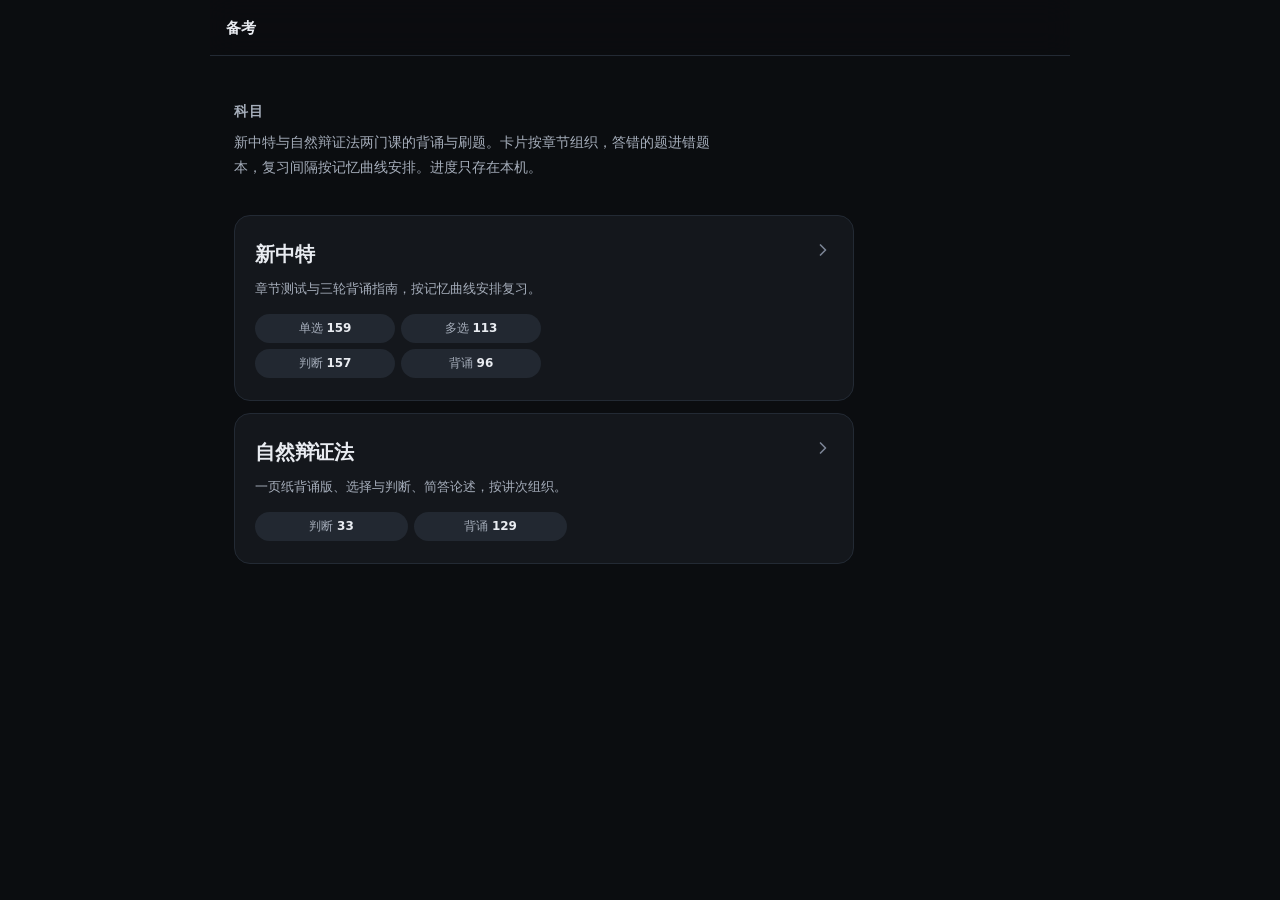
==== index.html @ 2ad32345 "修返回按钮两级导航；新增顺序/随机出题开关；补回 renderHero" ====
<!doctype html>
<html lang="zh-CN">
<head>
<meta charset="utf-8">
<meta name="viewport" content="width=device-width, initial-scale=1, viewport-fit=cover">
<meta name="theme-color" content="#0b0d10">
<meta name="description" content="离线背诵与刷题">
<title>备考</title>
<style>/* 备考 · 极简深色主题
   设计约束：
   - 只用一套圆角阶梯（8/12/16/22），不混用
   - 只用一套字号阶梯（11/12/13/15/17/20/32）
   - 只有一个主色，其余靠明度分层
   - 8pt 间距网格 */

:root {
  color-scheme: dark;
  --bg: #0b0d10;
  --surface: #14171c;
  --surface-2: #1a1e25;
  --surface-3: #222831;
  --border: #262c36;
  --border-soft: #232a34;

  --text: #e9ecf1;
  --text-2: #a6aebb;
  --text-3: #7b8494;

  --accent: #4c8dff;
  --accent-hover: #5f9aff;
  --accent-soft: rgba(76, 141, 255, .13);

  --ok: #34c77b;
  --ok-soft: rgba(52, 199, 123, .12);
  --bad: #f2545b;
  --bad-soft: rgba(242, 84, 91, .12);
  --warn: #e8a33d;

  --r1: 8px;
  --r2: 12px;
  --r3: 16px;
  --r4: 22px;

  --font: system-ui, -apple-system, "Segoe UI", "PingFang SC", "Noto Sans SC", "Microsoft YaHei", sans-serif;
}

* { box-sizing: border-box; }

html { -webkit-text-size-adjust: 100%; }

body {
  margin: 0;
  min-height: 100vh;
  background: var(--bg);
  color: var(--text);
  font-family: var(--font);
  font-size: 15px;
  line-height: 1.6;
  -webkit-font-smoothing: antialiased;
  text-rendering: optimizeLegibility;
}

button {
  font: inherit;
  color: inherit;
  background: none;
  border: 0;
  cursor: pointer;
  -webkit-tap-highlight-color: transparent;
}

button:disabled { cursor: not-allowed; opacity: .45; }

a { color: inherit; }

h1, h2, h3, p { margin: 0; }

:focus-visible {
  outline: 2px solid var(--accent);
  outline-offset: 2px;
  border-radius: 4px;
}

.skip {
  position: absolute;
  left: 12px;
  top: -80px;
  z-index: 20;
  padding: 10px 14px;
  background: var(--accent);
  color: #fff;
  border-radius: var(--r1);
  text-decoration: none;
}
.skip:focus { top: 12px; }

/* ---------- 骨架 ---------- */

.app {
  width: 100%;
  max-width: 620px;
  margin: 0 auto;
  min-height: 100vh;
  display: flex;
  flex-direction: column;
}

.topbar {
  position: sticky;
  top: 0;
  z-index: 10;
  display: flex;
  align-items: center;
  gap: 8px;
  height: 56px;
  padding: 0 16px;
  background: rgba(11, 13, 16, .82);
  backdrop-filter: blur(14px);
  -webkit-backdrop-filter: blur(14px);
  border-bottom: 1px solid var(--border-soft);
}

.topbar-title {
  flex: 1;
  min-width: 0;
  font-size: 15px;
  font-weight: 600;
  letter-spacing: .2px;
  overflow: hidden;
  text-overflow: ellipsis;
  white-space: nowrap;
}

.icon-btn {
  display: grid;
  place-items: center;
  width: 38px;
  height: 38px;
  flex: 0 0 auto;
  color: var(--text-2);
  border-radius: var(--r2);
}
.icon-btn[hidden] { display: none; }
button[hidden] { display: none; }
.icon-btn:hover { color: var(--text); background: var(--surface-2); }
.icon-btn svg { width: 19px; height: 19px; display: block; }

.text-btn {
  flex: 0 0 auto;
  padding: 7px 11px;
  font-size: 13px;
  color: var(--text-2);
  border-radius: var(--r1);
  text-decoration: none;
}
.text-btn:hover { color: var(--text); background: var(--surface-2); }

main {
  flex: 1;
  padding: 20px 16px 40px;
  outline: none;
}
main.is-session { padding-top: 0; }

/* ---------- 通用块 ---------- */

.eyebrow {
  font-size: 12px;
  font-weight: 600;
  letter-spacing: .8px;
  text-transform: uppercase;
  color: var(--text-3);
}

.muted { color: var(--text-2); font-size: 13px; line-height: 1.55; }

.caption { color: var(--text-3); font-size: 12px; }

.card {
  padding: 18px;
  background: var(--surface);
  border: 1px solid var(--border-soft);
  border-radius: var(--r3);
}

.stack-16 > * + * { margin-top: 16px; }
.stack-12 > * + * { margin-top: 12px; }
.stack-24 > * + * { margin-top: 24px; }
.stack-32 > * + * { margin-top: 32px; }

.section-label {
  display: flex;
  align-items: baseline;
  justify-content: space-between;
  gap: 12px;
  margin-bottom: 10px;
}
.section-label h2 {
  font-size: 15px;
  font-weight: 600;
  letter-spacing: .2px;
}
.section-label span { font-size: 12px; color: var(--text-3); }

/* ---------- 按钮 ---------- */

.btn {
  display: inline-flex;
  align-items: center;
  justify-content: center;
  gap: 7px;
  min-height: 46px;
  padding: 0 18px;
  font-size: 15px;
  font-weight: 600;
  border-radius: var(--r2);
  transition: background-color .14s ease, border-color .14s ease, transform .06s ease;
}
.btn:active:not(:disabled) { transform: scale(.985); }

.btn-primary {
  background: var(--accent);
  color: #fff;
}
.btn-primary:hover:not(:disabled) { background: var(--accent-hover); }

.btn-secondary {
  background: var(--surface-2);
  color: var(--text);
  border: 1px solid var(--border);
}
.btn-secondary:hover:not(:disabled) { background: var(--surface-3); }

.btn-quiet {
  background: transparent;
  color: var(--text-2);
  border: 1px solid var(--border);
}
.btn-quiet:hover:not(:disabled) { color: var(--text); background: var(--surface-2); }

.btn-block { display: flex; width: 100%; }
.btn-sm { min-height: 38px; padding: 0 14px; font-size: 13px; }

.btn-row { display: flex; gap: 10px; }
.btn-row > .btn { flex: 1; }

/* ---------- 科目目录（首页） ---------- */

.hero {
  padding: 8px 0 4px;
}
.hero h1 {
  font-size: 32px;
  font-weight: 700;
  letter-spacing: -.6px;
  line-height: 1.2;
}
.hero p { margin-top: 8px; color: var(--text-2); font-size: 14px; }
.hero-head {
  display: flex;
  align-items: flex-start;
  justify-content: space-between;
  gap: 12px;
}
.hero .meter { height: 6px; margin-top: 10px; }
.hero-stat {
  font-size: 22px;
  font-weight: 650;
  letter-spacing: -.3px;
  color: var(--text);
  font-variant-numeric: tabular-nums;
}

.course-list { display: grid; gap: 12px; }

.course-card {
  display: block;
  width: 100%;
  padding: 22px 20px;
  text-align: left;
  text-decoration: none;
  background: var(--surface);
  border: 1px solid var(--border-soft);
  border-radius: var(--r3);
  transition: border-color .14s ease, background-color .14s ease;
}
.course-card:hover {
  background: var(--surface-2);
  border-color: var(--border);
}

.course-head {
  display: flex;
  align-items: flex-start;
  justify-content: space-between;
  gap: 12px;
}
.course-name {
  font-size: 20px;
  font-weight: 650;
  letter-spacing: -.2px;
}
.tag-row {
  display: grid;
  grid-template-columns: repeat(2, minmax(0, 1fr));
  gap: 6px;
  margin-top: 14px;
}
.tiny-tag b { color: var(--text); font-weight: 700; }
.tiny-tag {
  padding: 5px 10px;
  text-align: center;
  font-size: 12px;
  color: var(--text-2);
  background: var(--surface-3);
  border: 0;
  border-radius: 999px;
  font-variant-numeric: tabular-nums;
  white-space: nowrap;
}

.course-desc {
  margin-top: 8px;
  font-size: 13px;
  line-height: 1.65;
  color: var(--text-2);
}

.intro {
  max-width: 34em;
  margin-top: 8px;
  font-size: 14px;
  line-height: 1.75;
  color: var(--text-2);
}
.course-arrow {
  flex: 0 0 auto;
  color: var(--text-3);
  margin-top: 2px;
}
.course-card:hover .course-arrow { color: var(--accent); }

/* ---------- 进度条 ---------- */

.meter {
  display: block;
  width: 100%;
  height: 4px;
  margin-top: 14px;
  background: var(--surface-3);
  border-radius: 999px;
  overflow: hidden;
}
.meter > i {
  display: block;
  height: 100%;
  background: var(--accent);
  border-radius: 999px;
}

.meter-row {
  display: flex;
  align-items: center;
  gap: 10px;
  margin-top: 12px;
}
.meter-row .meter { margin-top: 0; flex: 1; }
.meter-row span {
  flex: 0 0 auto;
  font-size: 12px;
  color: var(--text-2);
  font-variant-numeric: tabular-nums;
}

/* ---------- 今日复习 ---------- */

.today {
  padding: 22px;
  background: var(--surface);
  border: 1px solid var(--border-soft);
  border-radius: var(--r4);
}

.today-top {
  display: flex;
  align-items: flex-end;
  justify-content: space-between;
  gap: 16px;
}

.today-num {
  font-size: 40px;
  font-weight: 700;
  line-height: 1;
  letter-spacing: -1.6px;
  font-variant-numeric: tabular-nums;
}
.today-num small {
  font-size: 15px;
  font-weight: 600;
  letter-spacing: 0;
  color: var(--text);
  margin-left: 6px;
  opacity: .7;
}

.today-label {
  margin-top: 8px;
  font-size: 13px;
  color: var(--text-2);
}

.today .btn-block { margin-top: 18px; }

/* ---------- 题型 / 题库 ---------- */

.order-row {
  display: flex;
  align-items: center;
  justify-content: space-between;
  gap: 12px;
}
.order-label {
  font-size: 13px;
  color: var(--text-2);
}
.today .segmented { background: var(--surface-3); border-color: transparent; }
.today .segment[aria-pressed="true"] { background: var(--surface); box-shadow: none; }
.segmented {
  display: inline-flex;
  padding: 3px;
  background: var(--surface-2);
  border: 1px solid var(--border-soft);
  border-radius: var(--r2);
}
.segment {
  min-width: 64px;
  padding: 7px 14px;
  font-size: 13px;
  color: var(--text-2);
  border-radius: 9px;
  transition: color .14s ease, background-color .14s ease;
}
.segment:hover { color: var(--text); }
.segment[aria-pressed="true"] {
  color: var(--text);
  background: var(--surface-3);
  box-shadow: 0 1px 2px rgba(0, 0, 0, .35);
}

.chip-grid {
  display: grid;
  grid-template-columns: repeat(2, minmax(0, 1fr));
  gap: 8px;
  align-items: stretch;
}

.chip {
  display: flex;
  align-items: center;
  justify-content: space-between;
  gap: 8px;
  min-height: 50px;
  height: 100%;
  padding: 0 14px;
  background: var(--surface);
  border: 1px solid var(--border-soft);
  border-radius: var(--r2);
  transition: border-color .14s ease, background-color .14s ease;
}
.chip:hover { background: var(--surface-2); border-color: var(--border); }
.chip[aria-pressed="true"] {
  background: var(--accent-soft);
  border-color: var(--accent);
}
.chip[aria-pressed="true"] .chip-count { color: var(--accent); }
.chip-label { font-size: 14px; font-weight: 500; }
.chip-count {
  font-size: 13px;
  color: var(--text-3);
  font-variant-numeric: tabular-nums;
}

.deck-card {
  display: block;
  width: 100%;
  padding: 16px 18px;
  text-align: left;
  background: var(--surface);
  border: 1px solid var(--border-soft);
  border-radius: var(--r3);
  transition: border-color .14s ease, background-color .14s ease;
}
.deck-card:hover { background: var(--surface-2); border-color: var(--border); }
.deck-card + .deck-card { margin-top: 10px; }

.deck-row {
  display: flex;
  align-items: center;
  gap: 12px;
}
.deck-row > div:first-child { flex: 1; min-width: 0; }
.deck-title { font-size: 15px; font-weight: 600; }
.deck-sub { margin-top: 3px; font-size: 12px; color: var(--text-2); }

/* ---------- 答题 ---------- */

.session-progress {
  position: sticky;
  top: 56px;
  z-index: 9;
  height: 2px;
  background: var(--border-soft);
}
.session-progress > i {
  display: block;
  height: 100%;
  width: 0;
  background: var(--accent);
  transition: width .2s ease;
}

.q-head {
  display: flex;
  align-items: center;
  gap: 8px;
  padding: 18px 0 12px;
}

.tag {
  padding: 3px 9px;
  font-size: 12px;
  font-weight: 600;
  color: var(--accent);
  background: var(--accent-soft);
  border-radius: 999px;
}
.tag-neutral {
  color: var(--text-2);
  background: var(--surface-2);
}

.q-count {
  margin-left: auto;
  font-size: 12px;
  color: var(--text-3);
  font-variant-numeric: tabular-nums;
}

.q-text {
  font-size: 20px;
  font-weight: 600;
  line-height: 1.5;
  letter-spacing: -.2px;
  white-space: pre-wrap;
  word-break: break-word;
}

.q-hint { margin-top: 10px; }

.options { display: grid; gap: 8px; margin-top: 20px; }

.option {
  display: flex;
  align-items: flex-start;
  gap: 12px;
  width: 100%;
  padding: 14px;
  text-align: left;
  background: var(--surface);
  border: 1px solid var(--border-soft);
  border-radius: var(--r2);
  line-height: 1.5;
  transition: border-color .12s ease, background-color .12s ease;
}
.option:hover:not(:disabled) { background: var(--surface-2); border-color: var(--border); }

.option .letter {
  flex: 0 0 auto;
  display: grid;
  place-items: center;
  width: 26px;
  height: 26px;
  margin-top: -1px;
  font-size: 13px;
  font-weight: 700;
  color: var(--text-2);
  background: var(--surface-3);
  border-radius: var(--r1);
}
.option .body { flex: 1; min-width: 0; word-break: break-word; }
.option .flag {
  display: block;
  margin-top: 4px;
  font-size: 12px;
  color: var(--text-3);
}

.option.selected {
  background: var(--accent-soft);
  border-color: var(--accent);
}
.option.selected .letter { color: #fff; background: var(--accent); }

.option.correct {
  background: var(--ok-soft);
  border-color: var(--ok);
}
.option.correct .letter { color: #fff; background: var(--ok); }
.option.correct .flag { color: var(--ok); }

.option.incorrect {
  background: var(--bad-soft);
  border-color: var(--bad);
}
.option.incorrect .letter { color: #fff; background: var(--bad); }
.option.incorrect .flag { color: var(--bad); }

.feedback {
  margin-top: 22px;
  padding: 14px 16px;
  background: var(--surface);
  border: 1px solid var(--border-soft);
  border-left: 3px solid var(--ok);
  border-radius: var(--r2);
}
.feedback.bad { border-left-color: var(--bad); }
.feedback-title {
  font-size: 14px;
  font-weight: 650;
  color: var(--ok);
}
.feedback.bad .feedback-title { color: var(--bad); }
.feedback-text {
  margin-top: 6px;
  font-size: 14px;
  line-height: 1.6;
  color: var(--text-2);
  white-space: pre-wrap;
  word-break: break-word;
}

.answer {
  margin-top: 20px;
  padding: 18px;
  max-height: 46vh;
  overflow: auto;
  background: var(--surface);
  border: 1px solid var(--border-soft);
  border-radius: var(--r3);
  font-size: 15px;
  line-height: 1.75;
  white-space: pre-wrap;
  word-break: break-word;
}

.source {
  margin-top: 18px;
  font-size: 12px;
  color: var(--text-3);
}

.pad { padding-bottom: 12px; }

/* ---------- 底部操作条 ---------- */

.actionbar {
  position: sticky;
  bottom: 0;
  z-index: 8;
  display: flex;
  flex-direction: column;
  gap: 10px;
  margin: 20px -16px 0;
  padding: 16px 16px calc(16px + env(safe-area-inset-bottom, 0px));
  background: var(--bg);
  border-top: 1px solid var(--border-soft);
}

.kbd-hint {
  margin-top: 10px;
  font-size: 12px;
  color: var(--text-3);
  text-align: center;
}

/* ---------- 完成页 ---------- */

.done {
  padding: 40px 20px;
  text-align: center;
}
.done-icon {
  display: grid;
  place-items: center;
  width: 56px;
  height: 56px;
  margin: 0 auto 18px;
  color: var(--ok);
  background: var(--ok-soft);
  border-radius: 50%;
}
.done h2 { font-size: 20px; font-weight: 650; }
.done p { margin-top: 8px; color: var(--text-2); font-size: 14px; }
.done .btn-row { margin-top: 24px; }

/* ---------- 空状态 ---------- */

.empty {
  padding: 36px 20px;
  text-align: center;
  color: var(--text-2);
  font-size: 14px;
}

/* ---------- 弹窗 ---------- */

dialog {
  width: min(92vw, 460px);
  padding: 0;
  color: var(--text);
  background: var(--surface);
  border: 1px solid var(--border);
  border-radius: var(--r4);
}
dialog::backdrop { background: rgba(0, 0, 0, .62); }

.dialog-body { padding: 22px; }
.dialog-body h2 { font-size: 17px; font-weight: 650; }
.dialog-body .muted { margin-top: 8px; }

.dialog-actions {
  display: flex;
  gap: 10px;
  margin-top: 18px;
}
.dialog-actions > .btn { flex: 1; }

.field {
  display: block;
  width: 100%;
  min-height: 96px;
  margin-top: 14px;
  padding: 12px;
  color: var(--text);
  font: 12px/1.5 ui-monospace, SFMono-Regular, Consolas, monospace;
  background: var(--bg);
  border: 1px solid var(--border);
  border-radius: var(--r2);
  resize: vertical;
  word-break: break-all;
}

/* ---------- 提示条 ---------- */

.toast {
  position: fixed;
  left: 50%;
  bottom: 24px;
  z-index: 30;
  max-width: min(90vw, 420px);
  padding: 12px 16px;
  font-size: 13px;
  color: var(--text);
  background: var(--surface-3);
  border: 1px solid var(--border);
  border-radius: var(--r2);
  box-shadow: 0 10px 30px rgba(0, 0, 0, .45);
  transform: translate(-50%, 12px);
  opacity: 0;
  pointer-events: none;
  transition: opacity .16s ease, transform .16s ease;
}
.toast.show { opacity: 1; transform: translate(-50%, 0); }

.foot {
  padding: 4px 0 0;
  font-size: 12px;
  color: var(--text-3);
  text-align: center;
}

@media (min-width: 640px) {
  main { padding: 28px 24px 56px; }
  .chip-grid { grid-template-columns: repeat(4, minmax(0, 1fr)); }
  .today-num { font-size: 46px; }
  .today { padding: 26px; }
  .q-text { font-size: 22px; }
  .q-text { max-width: 42em; }
  .actionbar { margin-left: -24px; margin-right: -24px; padding-left: 24px; padding-right: 24px; }
}

@media (min-width: 900px) {
  .app { max-width: 860px; }
  .hero h1 { font-size: 38px; }
  .course-list { max-width: 620px; }
  .today-num { font-size: 52px; }
}

@media (prefers-reduced-motion: reduce) {
  *, *::before, *::after { transition: none !important; animation: none !important; }
}
</style>
</head>
<body>
<a class="skip" href="#main">跳到正文</a>
<div class="app">
  <header class="topbar">
    <button id="back-button" class="icon-btn" type="button" aria-label="返回科目目录" hidden>
      <svg viewBox="0 0 24 24" fill="none" stroke="currentColor" stroke-width="2" stroke-linecap="round" stroke-linejoin="round" aria-hidden="true"><path d="M15 18l-6-6 6-6"/></svg>
    </button>
    <h1 class="topbar-title" id="topbar-title">备考</h1>
    <button id="data-button" class="icon-btn" type="button" aria-label="数据管理" title="数据管理">
      <svg viewBox="0 0 24 24" fill="none" stroke="currentColor" stroke-width="2" stroke-linecap="round" stroke-linejoin="round" aria-hidden="true"><ellipse cx="12" cy="5" rx="8" ry="3"/><path d="M4 5v14c0 1.7 3.6 3 8 3s8-1.3 8-3V5"/><path d="M4 12c0 1.7 3.6 3 8 3s8-1.3 8-3"/></svg>
    </button>
  </header>
  <main id="main" tabindex="-1"></main>
</div>

<dialog id="data-dialog" aria-labelledby="data-title">
  <div class="dialog-body">
    <h2 id="data-title">数据管理</h2>
    <p class="muted" id="data-note"></p>
    <div class="btn-row" style="margin-top:18px">
      <button class="btn btn-secondary" type="button" id="export-button">导出进度</button>
      <button class="btn btn-secondary" type="button" id="import-button">导入进度</button>
    </div>
    <label class="caption" for="data-field" style="display:block;margin-top:16px">备份文本（导入时粘贴到这里）</label>
    <textarea class="field" id="data-field" spellcheck="false" placeholder="导出后这段文本可复制保存"></textarea>
    <div class="dialog-actions">
      <button class="btn btn-quiet" type="button" id="data-close">关闭</button>
      <button class="btn btn-primary" type="button" id="data-apply">应用</button>
    </div>
    <p class="caption" id="data-status" aria-live="polite" style="margin-top:10px"></p>
  </div>
</dialog>

<div class="toast" id="toast" role="status" aria-live="polite"></div>

<script>
'use strict';
const DECKS = /*@DECK_DATA@*/{
 "version": 1,
 "built": "2026-11-18",
 "decks": []
}/*@DECK_DATA_END@*/;
/*@PAGE_META@*/
const PAGE_COURSE = null;
const PAGE_SLUG = "all";
const PAGE_LINKS = {"新中特": "zhongte.html", "自然辩证法": "ziran.html"};
const PAGE_HOME = 'index.html';
const CATALOG = [{"name": "新中特", "file": "zhongte.html", "cards": 525, "decks": 2, "slug": "zhongte", "desc": "章节测试与三轮背诵指南，按记忆曲线安排复习。", "tags": ["单选 159", "多选 113", "判断 157", "背诵 96"]}, {"name": "自然辩证法", "file": "ziran.html", "cards": 162, "decks": 2, "slug": "ziran", "desc": "一页纸背诵版、选择与判断、简答论述，按讲次组织。", "tags": ["判断 33", "背诵 129"]}];
const SITE = {"title": "备考", "intro": "新中特与自然辩证法两门课的背诵与刷题。卡片按章节组织，答错的题进错题本，复习间隔按记忆曲线安排。进度只存在本机。"};
/*@PAGE_META_END@*/
</script>
<script>
'use strict';

/* ============================================================
   备考 · 单科目应用
   每个科目一个页面、一份数据、一个独立存储库，互不干扰。
   ============================================================ */

const $ = id => document.getElementById(id);

const TYPE_LABEL = {single: '单选', multi: '多选', judge: '判断', qa: '背诵'};
const TYPE_ORDER = ['single', 'multi', 'judge', 'qa'];
const DAY = 86400000;
const MAX_DAYS = 36500;

const params = new URLSearchParams(location.search);
let shuffled = params.get('shuffle') === '1';
let typeFilter = TYPE_ORDER.includes(params.get('type')) ? params.get('type') : null;

let states = Object.create(null);
let session = null;
let busy = false;
let database = null;
let saveChain = Promise.resolve();
let latestPayload = null;

const entries = DECKS.decks.flatMap(deck =>
  (deck.cards || []).map(card => ({deck, card, key: JSON.stringify([deck.id, card.id])}))
);

const courseName = PAGE_COURSE || '备考';
const dbName = `beikao-${PAGE_SLUG || 'all'}-v1`;
const LEGACY_DB = PAGE_COURSE ? 'beikao-progress-v1' : null;
const recoveryKey = `beikao-${PAGE_SLUG || 'all'}-recovery`;

/* ---------- 小工具 ---------- */

function element(tag, className, text) {
  const node = document.createElement(tag);
  if (className) node.className = className;
  if (text !== undefined && text !== null) node.textContent = text;
  return node;
}

function iconButton(label, path, handler) {
  const btn = element('button', 'icon-btn');
  btn.type = 'button';
  btn.setAttribute('aria-label', label);
  btn.innerHTML = `<svg viewBox="0 0 24 24" fill="none" stroke="currentColor" stroke-width="2" stroke-linecap="round" stroke-linejoin="round" aria-hidden="true">${path}</svg>`;
  btn.addEventListener('click', handler);
  return btn;
}

let toastTimer = 0;
function toast(message) {
  const box = $('toast');
  box.textContent = message;
  box.classList.add('show');
  clearTimeout(toastTimer);
  toastTimer = setTimeout(() => box.classList.remove('show'), 2400);
}

// 自绘进度条：极小比例（如 1/525）也保留可见的起点，不退化成一个点。
function meter(value, max, label) {
  const bar = element('div', 'meter');
  bar.setAttribute('role', 'progressbar');
  bar.setAttribute('aria-label', label);
  bar.setAttribute('aria-valuemin', '0');
  bar.setAttribute('aria-valuemax', String(Math.max(1, max)));
  bar.setAttribute('aria-valuenow', String(value));
  const fill = element('i');
  const ratio = Math.max(1, max) ? value / Math.max(1, max) : 0;
  fill.style.width = value > 0 ? `max(10px, ${(ratio * 100).toFixed(2)}%)` : '0';
  bar.append(fill);
  return bar;
}

/* ---------- FSRS-4.5 ---------- */

// FSRS-4.5：原作者 The-Algorithm 历史版本 bc401d9ed5093c66358738f4b8834f8d24ab211b。
const w = [0.4, 0.6, 2.4, 5.8, 4.93, 0.94, 0.86, 0.01, 1.49, 0.14, 0.94, 2.18, 0.05, 0.34, 1.26, 0.29, 2.61];
const clamp = (value, low, high) => Math.min(high, Math.max(low, value));

function initDifficulty(rating) {
  return clamp(w[4] - Math.exp(w[5] * (rating - 1)) + 1, 1, 10);
}

function initStability(rating) {
  return Math.max(0.1, w[rating - 1]);
}

function elapsedDays(last, now) {
  return Math.max(0, (now - last) / DAY);
}

function retrievability(elapsed, stability) {
  return Math.pow(1 + elapsed / (9 * stability), -1);
}

function nextDifficulty(difficulty, rating) {
  const next = w[7] * initDifficulty(3) + (1 - w[7]) * (difficulty - w[6] * (rating - 3));
  return clamp(next, 1, 10);
}

function nextStability(state, difficulty, rating, elapsed, r) {
  if (rating === 1) {
    const forget = w[11] * Math.pow(difficulty, -w[12]) * (Math.pow(state.s + 1, w[13]) - 1) * Math.exp((1 - r) * w[14]);
    return Math.min(forget, state.s);
  }
  const hard = rating === 2 ? w[15] : 1;
  const easy = rating === 4 ? w[16] : 1;
  const growth = Math.exp(w[8]) * (11 - difficulty) * Math.pow(state.s, -w[9]) * (Math.exp((1 - r) * w[10]) - 1);
  return state.s * (1 + growth * hard * easy);
}

// 返回新状态；首次学习与后续复习走不同分支。
function schedule(previous, rating, now) {
  const difficulty = previous ? nextDifficulty(previous.d, rating) : initDifficulty(rating);
  let stability;
  if (!previous) {
    stability = initStability(rating);
  } else {
    const elapsed = elapsedDays(Date.parse(previous.last), now);
    stability = nextStability(previous, difficulty, rating, elapsed, retrievability(elapsed, previous.s));
  }
  stability = clamp(stability, 0.1, MAX_DAYS);
  const interval = Math.min(MAX_DAYS, Math.max(1, Math.round(stability)));
  return {
    s: Number(stability.toFixed(4)),
    d: Number(difficulty.toFixed(4)),
    due: now + interval * DAY,
    reps: (previous ? previous.reps : 0) + 1,
    lapses: (previous ? previous.lapses : 0) + (rating === 1 ? 1 : 0),
    last: new Date(now).toISOString(),
    wrong: rating === 1
  };
}

/* ---------- 进度校验 ---------- */

function hasFields(value, fields) {
  return Boolean(value) && typeof value === 'object' && !Array.isArray(value) &&
    Object.keys(value).length === fields.length && fields.every(key => Object.hasOwn(value, key));
}

function validState(value) {
  if (!hasFields(value, ['s', 'd', 'due', 'reps', 'lapses', 'last', 'wrong'])) return false;
  if (!Number.isFinite(value.s) || value.s < 0.01 || value.s > MAX_DAYS) return false;
  if (!Number.isFinite(value.d) || value.d < 1 || value.d > 10) return false;
  if (!Number.isSafeInteger(value.due) || value.due < 0) return false;
  if (!Number.isSafeInteger(value.reps) || value.reps < 1) return false;
  if (!Number.isSafeInteger(value.lapses) || value.lapses < 0 || value.lapses > value.reps) return false;
  if (typeof value.wrong !== 'boolean' || typeof value.last !== 'string') return false;
  const last = Date.parse(value.last);
  return Number.isFinite(last) && new Date(last).toISOString() === value.last && value.due >= last;
}

function validateStates(raw) {
  if (!raw || typeof raw !== 'object' || Array.isArray(raw)) throw new Error('进度集合无效');
  const clean = Object.create(null);
  Object.entries(raw).forEach(([key, state]) => {
    const ids = JSON.parse(key);
    if (!Array.isArray(ids) || ids.length !== 2 || ids.some(id => typeof id !== 'string' || !id.trim())) {
      throw new Error('进度索引无效');
    }
    if (!validState(state)) throw new Error('进度条目无效');
    clean[key] = state;
  });
  return clean;
}

/* ---------- 存储（每个科目独立） ---------- */

function openDatabase() {
  return new Promise((resolve, reject) => {
    const request = indexedDB.open(dbName, 1);
    request.onupgradeneeded = () => request.result.createObjectStore('progress');
    request.onerror = () => reject(new Error('存储连接失败'));
    request.onblocked = () => reject(new Error('存储被占用'));
    request.onsuccess = () => {
      request.result.onversionchange = () => request.result.close();
      resolve(request.result);
    };
  });
}

function transaction(mode, payload) {
  return new Promise((resolve, reject) => {
    const tx = database.transaction('progress', mode);
    const store = tx.objectStore('progress');
    const request = mode === 'readonly' ? store.get('snapshot') : store.put(payload, 'snapshot');
    tx.oncomplete = () => resolve(request.result);
    tx.onabort = tx.onerror = () => reject(new Error('存储事务失败'));
  });
}

async function loadProgress() {
  let stored;
  try {
    database = await openDatabase();
    stored = await transaction('readonly');
  } catch {
    if (database) database.close();
    database = null;
  }
  if (stored !== undefined) {
    try { states = validateStates(JSON.parse(stored)); }
    catch { toast('本机进度格式异常，可导入备份恢复'); }
  }
  try {
    const recovery = localStorage.getItem(recoveryKey);
    if (recovery !== null) {
      states = validateStates(JSON.parse(recovery));
      await persist();
    }
  } catch {
    toast('本地恢复快照无法读取，请检查存储权限');
  }
  await migrateLegacy();
}

// 早先所有科目共用一个进度库；拆页后按卡的归属把旧进度分到各科目，避免升级丢进度。
async function migrateLegacy() {
  if (Object.keys(states).length || !LEGACY_DB) return;
  let snapshot;
  try {
    const legacy = await new Promise((resolve, reject) => {
      const request = indexedDB.open(LEGACY_DB, 1);
      request.onerror = () => reject(new Error('旧库不可读'));
      request.onsuccess = () => {
        const db = request.result;
        if (!db.objectStoreNames.contains('progress')) { db.close(); resolve(undefined); return; }
        const tx = db.transaction('progress', 'readonly');
        const get = tx.objectStore('progress').get('snapshot');
        tx.oncomplete = () => { db.close(); resolve(get.result); };
        tx.onerror = () => { db.close(); reject(new Error('旧库读取失败')); };
      };
    });
    if (typeof legacy !== 'string') return;
    snapshot = validateStates(JSON.parse(legacy));
  } catch { return; }
  const owned = Object.create(null);
  entries.forEach(entry => { if (snapshot[entry.key]) owned[entry.key] = snapshot[entry.key]; });
  if (!Object.keys(owned).length) return;
  states = owned;
  try { await persist(); } catch { /* 迁移失败不影响新库使用。 */ }
  toast(`已从旧版本迁移 ${Object.keys(owned).length} 条进度`);
}

function persist() {
  const payload = JSON.stringify(states);
  latestPayload = payload;
  let recoverySaved = false;
  try { localStorage.setItem(recoveryKey, payload); recoverySaved = true; }
  catch { /* 数据库仍可写，忽略恢复副本失败。 */ }
  const operation = saveChain.then(() => writeProgress(payload, recoverySaved));
  saveChain = operation.catch(() => {});
  return operation;
}

async function writeProgress(payload, recoverySaved) {
  if (database) {
    try { await transaction('readwrite', payload); }
    catch {
      database.close();
      database = null;
    }
  }
  if (!database && !recoverySaved) {
    try { localStorage.setItem(recoveryKey, latestPayload); }
    catch { toast('保存失败，请导出备份'); throw new Error('无法保存'); }
  }
  if (database && recoverySaved) {
    try { if (localStorage.getItem(recoveryKey) === payload) localStorage.removeItem(recoveryKey); }
    catch { /* 保留恢复副本无害。 */ }
  }
}

/* ---------- 队列 ---------- */

function endOfToday(now = Date.now()) {
  const date = new Date(now);
  date.setHours(23, 59, 59, 999);
  return date.getTime();
}

function isDue(entry, cutoff, now) {
  return (states[entry.key]?.due ?? now) <= cutoff;
}

function reviewQueue(pool, now = Date.now()) {
  const cutoff = endOfToday(now);
  return pool
    .filter(entry => isDue(entry, cutoff, now))
    .sort((a, b) => (states[a.key]?.due ?? now) - (states[b.key]?.due ?? now) || a.card.num - b.card.num);
}

function practiceQueue(pool) {
  const queue = [...pool].sort((a, b) => a.card.num - b.card.num);
  if (!shuffled) return queue;
  for (let i = queue.length - 1; i > 0; i--) {
    const j = Math.floor(Math.random() * (i + 1));
    [queue[i], queue[j]] = [queue[j], queue[i]];
  }
  return queue;
}

function typedPool(pool) {
  return typeFilter ? pool.filter(entry => entry.card.type === typeFilter) : pool;
}

function currentEntry() {
  return session ? session.queue[session.index] : null;
}

/* ---------- 路由 ---------- */

function updateUrl() {
  const url = new URL(location.href);
  url.searchParams.delete('type');
  url.searchParams.delete('shuffle');
  if (typeFilter) url.searchParams.set('type', typeFilter);
  if (shuffled) url.searchParams.set('shuffle', '1');
  try { history.replaceState(null, '', url); } catch { /* 本地文件环境可能受限。 */ }
}

function setTitle(text) {
  $('topbar-title').textContent = text;
  document.title = text === '备考' ? '备考' : `${text} · 备考`;
}

function showBack(show) {
  $('back-button').hidden = !show;
}

/* ---------- 首页 ---------- */

function renderHome() {
  const main = $('main');
  main.classList.remove('is-session');
  main.replaceChildren();
  setTitle(courseName);
  showBack(Boolean(PAGE_COURSE));
  $('data-button').hidden = !PAGE_COURSE;
  if (!PAGE_COURSE) { main.append(renderCatalog()); return; }
  if (!entries.length) {
    main.append(element('p', 'empty', '题库还没有准备好。'));
    return;
  }
  const wrap = element('div', 'stack-32');
  wrap.append(renderHero(), renderToday(), renderTypes(), renderDecks());
  main.append(wrap);
}

function renderHero() {
  const box = element('section', 'hero');
  const pool = typedPool(entries);
  const known = pool.filter(entry => states[entry.key]).length;
  const head = element('div', 'hero-head');
  const left = element('div');
  left.append(element('p', 'eyebrow', '总进度'), element('p', 'hero-stat', `${known} / ${pool.length}`));
  head.append(left);
  if (typeFilter) {
    const clear = element('button', 'text-btn', '取消筛选');
    clear.type = 'button';
    clear.addEventListener('click', () => { typeFilter = null; updateUrl(); renderHome(); });
    head.append(clear);
  }
  box.append(head, meter(known, Math.max(1, pool.length), '总进度'));
  return box;
}

// 科目目录：只放科目名与项目介绍，进度和入口都在各自科目页里。
function renderCatalog() {
  const wrap = element('div', 'stack-32');
  const hero = element('section', 'hero');
  hero.append(element('p', 'eyebrow', '科目'));
  if (SITE && SITE.intro) hero.append(element('p', 'intro', SITE.intro));
  wrap.append(hero);

  const list = element('div', 'course-list');
  (CATALOG || []).forEach(item => {
    const card = element('a', 'course-card');
    card.href = item.file;
    const head = element('div', 'course-head');
    const text = element('div');
    text.append(
      element('p', 'course-name', item.name),
      element('p', 'course-desc', item.desc || '')
    );
    if (item.tags && item.tags.length) {
      const tags = element('div', 'tag-row');
      item.tags.forEach(label => {
        const tag = element('span', 'tiny-tag');
        const [word, num] = label.split(' ');
        tag.append(document.createTextNode(word + ' '), element('b', '', num || ''));
        tags.append(tag);
      });
      text.append(tags);
    }
    const arrow = element('span', 'course-arrow');
    arrow.innerHTML = '<svg width="20" height="20" viewBox="0 0 24 24" fill="none" stroke="currentColor" stroke-width="2" stroke-linecap="round" stroke-linejoin="round" aria-hidden="true"><path d="M9 18l6-6-6-6"/></svg>';
    head.append(text, arrow);
    card.append(head);
    list.append(card);
  });
  wrap.append(list);
  return wrap;
}

function renderToday() {
  const pool = typedPool(entries);
  const due = reviewQueue(pool).length;
  const wrong = pool.filter(entry => states[entry.key]?.wrong).length;
  const card = element('section', 'today');
  const top = element('div', 'today-top');
  const left = element('div');
  const num = element('p', 'today-num');
  num.append(document.createTextNode(String(due)), element('small', '', '张'));
  const fresh = pool.filter(entry => !states[entry.key]).length;
  const review = due - fresh;
  left.append(element('p', 'eyebrow', review > 0 ? '今日复习' : '今日新卡'), num);
  top.append(left);
  card.append(top, element('p', 'today-label', review > 0 ? `新卡 ${fresh} · 到期 ${review}` : '还没学过，从头开始'));
  card.append(renderOrder());
  const start = element('button', 'btn btn-primary btn-block', review > 0 ? '开始今日复习' : '开始学新卡');
  start.type = 'button';
  start.addEventListener('click', () => startSession(due ? 'review' : 'practice'));
  card.append(start);
  if (wrong) {
    const mistakes = element('button', 'btn btn-quiet btn-block', `错题本 · ${wrong}`);
    mistakes.type = 'button';
    mistakes.style.marginTop = '8px';
    mistakes.addEventListener('click', () => startSession('mistakes'));
    card.append(mistakes);
  }
  return card;
}

// 出题顺序：顺序走题库原始次序，随机每次开始重新洗牌。
function renderOrder() {
  const row = element('div', 'order-row');
  row.style.margin = '16px 0 14px';
  const label = element('span', 'order-label', '出题顺序');
  const group = element('div', 'segmented');
  group.setAttribute('role', 'group');
  group.setAttribute('aria-label', '出题顺序');
  [['sequential', '顺序'], ['random', '随机']].forEach(([value, text]) => {
    const on = (value === 'random') === shuffled;
    const button = element('button', 'segment', text);
    button.type = 'button';
    button.setAttribute('aria-pressed', String(on));
    button.addEventListener('click', () => {
      shuffled = value === 'random';
      updateUrl();
      renderHome();
    });
    group.append(button);
  });
  row.append(label, group);
  return row;
}

function renderTypes() {
  const section = element('section');
  const label = element('div', 'section-label');
  label.append(element('h2', '', '按题型背'));
  const grid = element('div', 'chip-grid');
  TYPE_ORDER.forEach(type => {
    const part = entries.filter(entry => entry.card.type === type);
    if (!part.length) return;
    const chip = element('button', 'chip');
    chip.type = 'button';
    chip.setAttribute('aria-pressed', String(typeFilter === type));
    const name = element('span', 'chip-label', TYPE_LABEL[type]);
    const count = element('span', 'chip-count', String(part.length));
    chip.append(name, count);
    chip.addEventListener('click', () => {
      typeFilter = typeFilter === type ? null : type;
      updateUrl();
      renderHome();
    });
    grid.append(chip);
  });
  section.append(label, grid);
  return section;
}

function renderDecks() {
  const section = element('section');
  const label = element('div', 'section-label');
  label.append(element('h2', '', '题库'));
  section.append(label);
  DECKS.decks.forEach(deck => {
    const pool = typedPool(entries.filter(entry => entry.deck.id === deck.id));
    if (!pool.length) return;
    const known = pool.filter(entry => states[entry.key]).length;
    const card = element('button', 'deck-card');
    card.type = 'button';
    card.disabled = !pool.length;
    const row = element('div', 'deck-row');
    const text = element('div');
    text.append(
      element('p', 'deck-title', deck.title.replace(/\s*\d+\s*题$/, '')),
      element('p', 'deck-sub', `${pool.length} 张${known ? ` · 已学 ${known}` : ''}`)
    );
    const arrow = element('span', 'course-arrow');
    arrow.innerHTML = '<svg width="18" height="18" viewBox="0 0 24 24" fill="none" stroke="currentColor" stroke-width="2" stroke-linecap="round" stroke-linejoin="round" aria-hidden="true"><path d="M9 18l6-6-6-6"/></svg>';
    row.append(text, arrow);
    card.append(row);
    card.append(meter(known, Math.max(1, pool.length), `${deck.title}已学进度`));
    card.addEventListener('click', () => startSession('practice', deck.id));
    section.append(card);
  });
  return section;
}

/* ---------- 会话 ---------- */

function startSession(kind, deckId) {
  const base = deckId ? entries.filter(entry => entry.deck.id === deckId) : entries;
  const pool = typedPool(base);
  let queue = kind === 'review' ? reviewQueue(pool)
    : kind === 'mistakes' ? practiceQueue(pool.filter(entry => states[entry.key]?.wrong))
    : orderedPool(pool);
  if (shuffled) queue = shuffle(queue);
  if (!queue.length) {
    toast(kind === 'mistakes' ? '还没有错题' : '这一类暂时没有需要复习的卡');
    return;
  }
  session = {queue, index: 0, phase: 'question', selected: new Set(), done: 0, label: labelFor(kind)};
  renderSession();
}

// 顺序模式严格按题库原始次序走，不受「没学过/待复习」筛选影响。
function orderedPool(pool) {
  return pool.slice();
}

function shuffle(list) {
  const out = list.slice();
  for (let i = out.length - 1; i > 0; i -= 1) {
    const j = Math.floor(Math.random() * (i + 1));
    [out[i], out[j]] = [out[j], out[i]];
  }
  return out;
}

function labelFor(kind) {
  const base = kind === 'review' ? '今日复习' : kind === 'mistakes' ? '错题本' : (shuffled ? '乱序练习' : '顺序练习');
  return typeFilter ? `${base} · ${TYPE_LABEL[typeFilter]}` : base;
}

function renderSession(focus = true) {
  const main = $('main');
  main.classList.add('is-session');
  main.replaceChildren();
  const entry = currentEntry();
  if (!entry) { renderDone(); return; }
  main.append(renderSessionBar(), renderQuestion(entry));
  if (entry.card.type === 'qa' && session.phase !== 'question') main.append(renderAnswer(entry.card));
  if (session.phase === 'feedback' && entry.card.type !== 'qa') main.append(renderFeedback(entry));
  main.append(renderActionBar(entry));
  if (focus) {
    main.scrollIntoView({block: 'start'});
    window.scrollTo(0, 0);
  }
}

function renderSessionBar() {
  const box = element('div', 'session-progress');
  const fill = element('i');
  fill.style.width = `${(session.done / session.queue.length) * 100}%`;
  box.append(fill);
  return box;
}

function renderQuestion(entry) {
  const {card, deck} = entry;
  const section = element('section');
  const head = element('div', 'q-head');
  head.append(
    element('span', 'tag', TYPE_LABEL[card.type]),
    element('span', 'tag tag-neutral', card.num ? `第 ${card.num} 题` : deck.title),
    element('span', 'q-count', `${session.index + 1} / ${session.queue.length}`)
  );
  section.append(head, element('p', 'q-text', card.q));
  if (card.type === 'multi') section.append(element('p', 'muted q-hint', '选出所有正确选项'));
  if (card.type !== 'qa') section.append(renderOptions(card));
  if (card.source && card.source !== deck.title) section.append(element('p', 'source', card.source));
  return section;
}

function optionList(card) {
  return card.type === 'judge' ? [{k: 'T', t: '正确'}, {k: 'F', t: '错误'}] : (card.options || []);
}

function renderOptions(card) {
  const list = element('div', 'options');
  const answered = session.phase !== 'question';
  optionList(card).forEach(option => {
    const btn = element('button', 'option');
    btn.type = 'button';
    const selected = session.selected.has(option.k);
    const correct = (card.answer || '').includes(option.k);
    btn.classList.toggle('selected', selected && !answered);
    btn.setAttribute('aria-pressed', String(selected));
    btn.disabled = answered || busy;
    const letter = element('span', 'letter', option.k === 'T' ? '对' : option.k === 'F' ? '错' : option.k);
    const body = element('span', 'body', option.t);
    if (answered) {
      btn.classList.toggle('correct', correct);
      btn.classList.toggle('incorrect', selected && !correct);
      if (correct) body.append(element('span', 'flag', '正确答案'));
      else if (selected) body.append(element('span', 'flag', '你的选择'));
    }
    btn.append(letter, body);
    btn.addEventListener('click', () => chooseOption(option.k));
    list.append(btn);
  });
  return list;
}

function renderAnswer(card) {
  const box = element('div', 'answer');
  box.tabIndex = 0;
  box.setAttribute('role', 'region');
  box.setAttribute('aria-label', '参考答案');
  box.textContent = card.answer || '（无参考答案）';
  return box;
}

function renderFeedback(entry) {
  const {card} = entry;
  const ok = session.selected && isCorrect(card, session.selected);
  const box = element('div', `feedback${ok ? '' : ' bad'}`);
  box.append(element('p', 'feedback-title', ok ? '答对了' : '答错了'));
  const detail = element('p', 'feedback-text');
  const parts = [];
  if (card.type !== 'qa') parts.push(`正确答案：${formatAnswer(card)}`);
  if (card.explain) parts.push(card.explain);
  detail.textContent = parts.join('\n');
  if (detail.textContent) box.append(detail);
  return box;
}

function formatAnswer(card) {
  return optionList(card)
    .filter(option => (card.answer || '').includes(option.k))
    .map(option => `${option.k === 'T' ? '对' : option.k === 'F' ? '错' : option.k}. ${option.t}`)
    .join('\n');
}

function isCorrect(card, selected) {
  const answer = card.type === 'judge'
    ? card.answer
    : [...(card.answer || '')].filter(ch => /[A-Z]/.test(ch)).sort().join('');
  const picked = [...selected].filter(ch => card.type === 'judge' ? true : /[A-Z]/.test(ch)).sort().join('');
  return answer === picked;
}

function renderActionBar(entry) {
  const bar = element('div', 'actionbar');
  const {card} = entry;
  if (session.phase === 'question') {
    if (card.type === 'single' || card.type === 'judge') {
      bar.append(element('p', 'kbd-hint', card.type === 'judge' ? '点「对」或「错」即判分' : '点选项即判分'));
      return bar;
    }
    if (card.type === 'qa') {
      const show = element('button', 'btn btn-primary btn-block', '看答案');
      show.type = 'button';
      show.addEventListener('click', () => { session.phase = 'answer'; renderSession(false); });
      bar.append(show);
      bar.append(element('p', 'kbd-hint', '空格看答案'));
    } else if (card.type === 'multi') {
      const submit = element('button', 'btn btn-primary btn-block', '提交答案');
      submit.type = 'button';
      submit.disabled = busy || session.selected.size === 0;
      submit.addEventListener('click', submitAnswer);
      bar.append(submit);
      bar.append(element('p', 'kbd-hint', 'A–D 选择 · 回车提交'));
    }
    return bar;
  }
  if (session.phase === 'answer') {
    const row = element('div', 'btn-row');
    [['忘了', 1], ['模糊', 2], ['记得', 3]].forEach(([label, rating]) => {
      const btn = element('button', `btn ${rating === 3 ? 'btn-primary' : 'btn-secondary'}`, label);
      btn.type = 'button';
      btn.addEventListener('click', () => rate(rating));
      row.append(btn);
    });
    bar.append(row, element('p', 'kbd-hint', '1 忘了 · 2 模糊 · 3 记得'));
    return bar;
  }
  const next = element('button', 'btn btn-primary btn-block',
    session.index + 1 >= session.queue.length ? '完成' : '下一题');
  next.type = 'button';
  next.addEventListener('click', nextCard);
  bar.append(next, element('p', 'kbd-hint', '回车继续'));
  return bar;
}

function renderDone() {
  const main = $('main');
  main.replaceChildren();
  const box = element('section', 'done');
  const icon = element('div', 'done-icon');
  icon.innerHTML = '<svg width="26" height="26" viewBox="0 0 24 24" fill="none" stroke="currentColor" stroke-width="2.4" stroke-linecap="round" stroke-linejoin="round" aria-hidden="true"><path d="M20 6L9 17l-5-5"/></svg>';
  box.append(icon, element('h2', '', '这一轮完成了'), element('p', '', `共复习 ${session ? session.done : 0} 张`));
  const row = element('div', 'btn-row');
  const again = element('button', 'btn btn-primary', '再来一轮');
  again.type = 'button';
  again.addEventListener('click', renderHome);
  const home = element('button', 'btn btn-quiet', '回到题库');
  home.type = 'button';
  home.addEventListener('click', renderHome);
  row.append(again, home);
  box.append(row);
  main.append(box);
  session = null;
  showBack(Boolean(PAGE_COURSE));
}

/* ---------- 作答 ---------- */

function chooseOption(key) {
  const entry = currentEntry();
  if (!entry || session.phase !== 'question' || busy) return;
  const {card} = entry;
  if (card.type === 'multi') {
    if (session.selected.has(key)) session.selected.delete(key);
    else session.selected.add(key);
    renderSession(false);
    return;
  }
  session.selected = new Set([key]);
  submitAnswer();
}

async function submitAnswer() {
  const entry = currentEntry();
  if (!entry || busy) return;
  const {card, key} = entry;
  const correct = isCorrect(card, session.selected);
  session.phase = 'feedback';
  session.done += 1;
  await record(key, correct ? 3 : 1, correct);
  renderSession(false);
}

async function rate(rating) {
  const entry = currentEntry();
  if (!entry || busy) return;
  session.phase = 'feedback';
  session.done += 1;
  await record(entry.key, rating, rating >= 2);
  renderSession(false);
}

async function record(key, rating, correct) {
  busy = true;
  const next = schedule(states[key], rating, Date.now());
  states[key] = {...next, wrong: !correct};
  try { await persist(); }
  catch { toast('保存失败，请导出备份'); }
  busy = false;
}

function nextCard() {
  if (!session) return;
  if (session.index + 1 >= session.queue.length) {
    renderDone();
    return;
  }
  session.index += 1;
  session.phase = 'question';
  session.selected = new Set();
  renderSession();
}

/* ---------- 数据管理 ---------- */

function openData() {
  const dialog = $('data-dialog');
  $('data-note').textContent = `当前科目：${courseName}。进度只在本页面内使用，导出后可带到其他设备。`;
  $('data-field').value = '';
  $('data-status').textContent = '';
  dialog.showModal();
}

function exportData() {
  const payload = {app: 'beikao', course: PAGE_COURSE || courseName, version: 1, states};
  const text = btoa(unescape(encodeURIComponent(JSON.stringify(payload))));
  $('data-field').value = text;
  $('data-field').select();
  navigator.clipboard?.writeText(text).then(
    () => { $('data-status').textContent = `已导出并复制 ${Object.keys(states).length} 条进度`; },
    () => { $('data-status').textContent = '已导出，请手动复制'; }
  );
}

async function importData() {
  const text = $('data-field').value.trim();
  if (!text) { $('data-status').textContent = '请先粘贴备份文本'; return; }
  try {
    const json = decodeURIComponent(escape(atob(text)));
    const parsed = JSON.parse(json);
    if (parsed.app !== 'beikao' || parsed.version !== 1) throw new Error('不是本应用的备份');
    if ((parsed.course || '') !== (PAGE_COURSE || courseName)) {
      throw new Error(`这是「${parsed.course}」的备份，不能导入到「${courseName}」`);
    }
    states = validateStates(parsed.states);
    await persist();
    $('data-status').textContent = `已导入 ${Object.keys(states).length} 条进度`;
    renderHome();
  } catch (error) {
    $('data-status').textContent = `导入失败：${error.message}`;
  }
}

/* ---------- 启动 ---------- */

function bindControls() {
  $('data-button').addEventListener('click', openData);
  $('data-close').addEventListener('click', () => $('data-dialog').close());
  $('export-button').addEventListener('click', exportData);
  $('import-button').addEventListener('click', importData);
  $('data-apply').addEventListener('click', importData);
  // 返回：答题中先退到本科目首页，科目首页再退回科目目录。
  $('back-button').addEventListener('click', goBack);
  $('main').addEventListener('keydown', handleKeys);
}

function goBack() {
  if (session) {
    session = null;
    updateUrl();
    renderHome();
    return;
  }
  if (typeof PAGE_HOME === 'string' && PAGE_HOME) location.assign(PAGE_HOME);
}

function handleKeys(event) {
  if (event.target.matches('input, textarea')) return;
  if (!session) return;
  const entry = currentEntry();
  if (!entry) return;
  const {card} = entry;
  if (event.key === ' ' && card.type === 'qa' && session.phase === 'question') {
    event.preventDefault();
    session.phase = 'answer';
    renderSession(false);
    return;
  }
  if (session.phase === 'answer') {
    if (['1', '2', '3'].includes(event.key)) {
      event.preventDefault();
      rate(Number(event.key));
    }
    return;
  }
  if (event.key === 'Enter') {
    event.preventDefault();
    if (session.phase === 'feedback') nextCard();
    else if (card.type === 'multi' && session.selected.size) submitAnswer();
    return;
  }
  if (session.phase !== 'question' || card.type === 'qa') return;
  const key = event.key.toUpperCase();
  if (card.type === 'judge') {
    if (key === 'T' || key === 'A' || key === '1') { event.preventDefault(); chooseOption('T'); }
    if (key === 'F' || key === 'B' || key === '2') { event.preventDefault(); chooseOption('F'); }
    return;
  }
  if (optionList(card).some(option => option.k === key)) {
    event.preventDefault();
    chooseOption(key);
  }
}

async function boot() {
  bindControls();
  await loadProgress();
  const deckId = params.get('deck');
  if (deckId && DECKS.decks.some(deck => deck.id === deckId)) {
    startSession('practice', deckId);
    return;
  }
  renderHome();
}

boot();

</script>
</body>
</html>
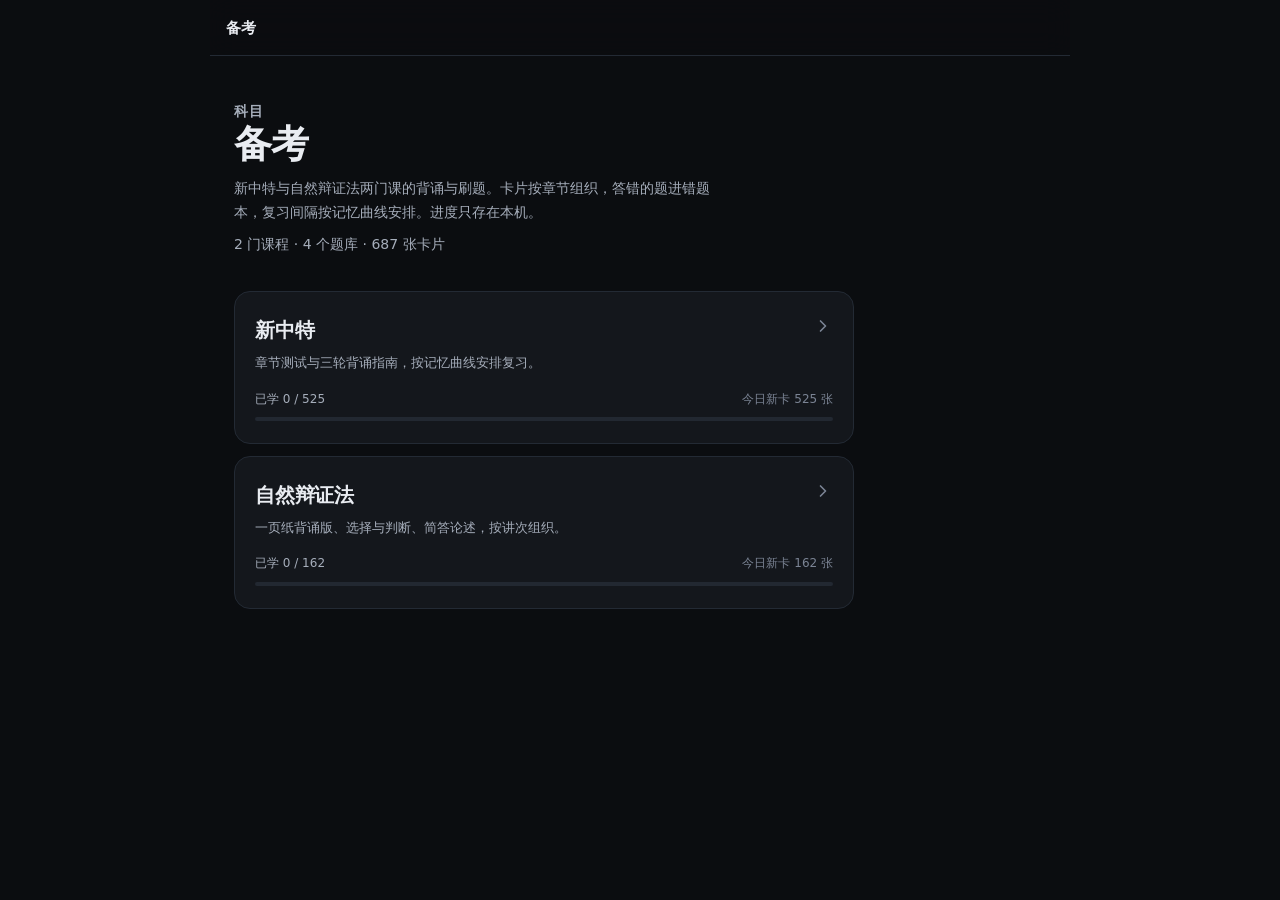
==== commit 880bc564: "科目目录去掉题型分类并显示各科进度；答题支持 1–4 快捷键与齿轮设置" ====
--- a/index.html
+++ b/index.html
@@ -295,36 +295,31 @@
   justify-content: space-between;
   gap: 12px;
 }
+.course-copy { flex: 1; min-width: 0; }
 .course-name {
   font-size: 20px;
   font-weight: 650;
   letter-spacing: -.2px;
 }
-.tag-row {
-  display: grid;
-  grid-template-columns: repeat(2, minmax(0, 1fr));
-  gap: 6px;
-  margin-top: 14px;
-}
-.tiny-tag b { color: var(--text); font-weight: 700; }
-.tiny-tag {
-  padding: 5px 10px;
-  text-align: center;
-  font-size: 12px;
-  color: var(--text-2);
-  background: var(--surface-3);
-  border: 0;
-  border-radius: 999px;
-  font-variant-numeric: tabular-nums;
-  white-space: nowrap;
-}
-
 .course-desc {
-  margin-top: 8px;
+  margin-top: 6px;
   font-size: 13px;
   line-height: 1.65;
   color: var(--text-2);
 }
+
+.course-foot {
+  display: flex;
+  align-items: baseline;
+  justify-content: space-between;
+  gap: 12px;
+  margin-top: 16px;
+  font-size: 12px;
+  font-variant-numeric: tabular-nums;
+}
+.course-stats { color: var(--text-2); }
+.course-today { color: var(--text-3); text-align: right; }
+.course-card .meter { margin-top: 8px; }
 
 .intro {
   max-width: 34em;
@@ -333,12 +328,19 @@
   line-height: 1.75;
   color: var(--text-2);
 }
+.catalog-meta {
+  margin-top: 14px;
+  font-size: 12px;
+  color: var(--text-3);
+  font-variant-numeric: tabular-nums;
+}
 .course-arrow {
   flex: 0 0 auto;
   color: var(--text-3);
   margin-top: 2px;
-}
-.course-card:hover .course-arrow { color: var(--accent); }
+  transition: color .14s ease, transform .14s ease;
+}
+.course-card:hover .course-arrow { color: var(--accent); transform: translateX(2px); }
 
 /* ---------- 进度条 ---------- */
 
@@ -454,6 +456,8 @@
   gap: 8px;
   align-items: stretch;
 }
+/* 奇数个题型时，最后一项横跨整行，避免右侧留空 */
+.chip-grid > :last-child:nth-child(odd) { grid-column: 1 / -1; }
 
 .chip {
   display: flex;
@@ -678,11 +682,35 @@
 }
 
 .kbd-hint {
-  margin-top: 10px;
+  display: flex;
+  flex-wrap: wrap;
+  align-items: center;
+  justify-content: center;
+  gap: 6px;
   font-size: 12px;
+  line-height: 1.4;
   color: var(--text-3);
+}
+.kbd-item {
+  display: inline-flex;
+  align-items: center;
+  gap: 5px;
+}
+.kbd-hint kbd {
+  display: inline-block;
+  min-width: 20px;
+  padding: 1px 6px;
+  font: inherit;
+  font-size: 11px;
+  font-weight: 650;
   text-align: center;
-}
+  color: var(--text-2);
+  background: var(--surface-3);
+  border: 1px solid var(--border);
+  border-bottom-width: 2px;
+  border-radius: 6px;
+}
+.kbd-sep { color: var(--text-3); opacity: .7; }
 
 /* ---------- 完成页 ---------- */
 
@@ -735,6 +763,70 @@
   margin-top: 18px;
 }
 .dialog-actions > .btn { flex: 1; }
+
+.switch-list {
+  margin-top: 18px;
+  border-top: 1px solid var(--border-soft);
+}
+.switch-row {
+  display: flex;
+  align-items: center;
+  justify-content: space-between;
+  gap: 16px;
+  padding: 14px 0;
+  border-bottom: 1px solid var(--border-soft);
+  cursor: pointer;
+}
+.switch-copy { display: block; min-width: 0; }
+.switch-title { display: block; font-size: 14px; font-weight: 600; }
+.switch-copy .caption { display: block; margin-top: 2px; line-height: 1.5; }
+.switch {
+  position: relative;
+  flex: 0 0 auto;
+  width: 46px;
+  height: 28px;
+}
+.switch input {
+  position: absolute;
+  inset: 0;
+  width: 100%;
+  height: 100%;
+  margin: 0;
+  opacity: 0;
+  cursor: pointer;
+}
+.switch i {
+  position: absolute;
+  inset: 0;
+  background: var(--surface-3);
+  border: 1px solid var(--border);
+  border-radius: 999px;
+  transition: background-color .15s ease, border-color .15s ease;
+  pointer-events: none;
+}
+.switch i::after {
+  content: "";
+  position: absolute;
+  top: 3px;
+  left: 3px;
+  width: 20px;
+  height: 20px;
+  background: var(--text-2);
+  border-radius: 50%;
+  transition: transform .15s ease, background-color .15s ease;
+}
+.switch input:checked + i {
+  background: var(--accent);
+  border-color: var(--accent);
+}
+.switch input:checked + i::after {
+  background: #fff;
+  transform: translateX(18px);
+}
+.switch input:focus-visible + i {
+  outline: 2px solid var(--accent);
+  outline-offset: 2px;
+}
 
 .field {
   display: block;
@@ -813,6 +905,9 @@
     <button id="data-button" class="icon-btn" type="button" aria-label="数据管理" title="数据管理">
       <svg viewBox="0 0 24 24" fill="none" stroke="currentColor" stroke-width="2" stroke-linecap="round" stroke-linejoin="round" aria-hidden="true"><ellipse cx="12" cy="5" rx="8" ry="3"/><path d="M4 5v14c0 1.7 3.6 3 8 3s8-1.3 8-3V5"/><path d="M4 12c0 1.7 3.6 3 8 3s8-1.3 8-3"/></svg>
     </button>
+    <button id="settings-button" class="icon-btn" type="button" aria-label="设置" title="设置" hidden>
+      <svg viewBox="0 0 24 24" fill="none" stroke="currentColor" stroke-width="2" stroke-linecap="round" stroke-linejoin="round" aria-hidden="true"><circle cx="12" cy="12" r="3"/><path d="M19.4 15a1.65 1.65 0 0 0 .33 1.82l.06.06a2 2 0 1 1-2.83 2.83l-.06-.06a1.65 1.65 0 0 0-1.82-.33 1.65 1.65 0 0 0-1 1.51V21a2 2 0 1 1-4 0v-.09A1.65 1.65 0 0 0 9 19.4a1.65 1.65 0 0 0-1.82.33l-.06.06a2 2 0 1 1-2.83-2.83l.06-.06a1.65 1.65 0 0 0 .33-1.82 1.65 1.65 0 0 0-1.51-1H3a2 2 0 1 1 0-4h.09A1.65 1.65 0 0 0 4.6 9a1.65 1.65 0 0 0-.33-1.82l-.06-.06a2 2 0 1 1 2.83-2.83l.06.06a1.65 1.65 0 0 0 1.82.33H9a1.65 1.65 0 0 0 1-1.51V3a2 2 0 1 1 4 0v.09a1.65 1.65 0 0 0 1 1.51 1.65 1.65 0 0 0 1.82-.33l.06-.06a2 2 0 1 1 2.83 2.83l-.06.06a1.65 1.65 0 0 0-.33 1.82V9a1.65 1.65 0 0 0 1.51 1H21a2 2 0 1 1 0 4h-.09a1.65 1.65 0 0 0-1.51 1z"/></svg>
+    </button>
   </header>
   <main id="main" tabindex="-1"></main>
 </div>
@@ -835,6 +930,32 @@
   </div>
 </dialog>
 
+<dialog id="settings-dialog" aria-labelledby="settings-title">
+  <div class="dialog-body">
+    <h2 id="settings-title">设置</h2>
+    <p class="muted">快捷键偏好只存在这台设备上，对两个科目页都生效。</p>
+    <div class="switch-list">
+      <label class="switch-row">
+        <span class="switch-copy">
+          <span class="switch-title">显示快捷键提示</span>
+          <span class="caption">在答题操作区显示当前可用的按键</span>
+        </span>
+        <span class="switch"><input id="pref-hints" type="checkbox" role="switch"><i aria-hidden="true"></i></span>
+      </label>
+      <label class="switch-row">
+        <span class="switch-copy">
+          <span class="switch-title">启用键盘快捷键</span>
+          <span class="caption">关闭后只能用鼠标或触屏操作</span>
+        </span>
+        <span class="switch"><input id="pref-keys" type="checkbox" role="switch"><i aria-hidden="true"></i></span>
+      </label>
+    </div>
+    <div class="dialog-actions">
+      <button class="btn btn-quiet" type="button" id="settings-close">关闭</button>
+    </div>
+  </div>
+</dialog>
+
 <div class="toast" id="toast" role="status" aria-live="polite"></div>
 
 <script>
@@ -849,7 +970,7 @@
 const PAGE_SLUG = "all";
 const PAGE_LINKS = {"新中特": "zhongte.html", "自然辩证法": "ziran.html"};
 const PAGE_HOME = 'index.html';
-const CATALOG = [{"name": "新中特", "file": "zhongte.html", "cards": 525, "decks": 2, "slug": "zhongte", "desc": "章节测试与三轮背诵指南，按记忆曲线安排复习。", "tags": ["单选 159", "多选 113", "判断 157", "背诵 96"]}, {"name": "自然辩证法", "file": "ziran.html", "cards": 162, "decks": 2, "slug": "ziran", "desc": "一页纸背诵版、选择与判断、简答论述，按讲次组织。", "tags": ["判断 33", "背诵 129"]}];
+const CATALOG = [{"name": "新中特", "file": "zhongte.html", "cards": 525, "decks": 2, "slug": "zhongte", "desc": "章节测试与三轮背诵指南，按记忆曲线安排复习。"}, {"name": "自然辩证法", "file": "ziran.html", "cards": 162, "decks": 2, "slug": "ziran", "desc": "一页纸背诵版、选择与判断、简答论述，按讲次组织。"}];
 const SITE = {"title": "备考", "intro": "新中特与自然辩证法两门课的背诵与刷题。卡片按章节组织，答错的题进错题本，复习间隔按记忆曲线安排。进度只存在本机。"};
 /*@PAGE_META_END@*/
 </script>
@@ -863,14 +984,39 @@
 
 const $ = id => document.getElementById(id);
 
-const TYPE_LABEL = {single: '单选', multi: '多选', judge: '判断', qa: '背诵'};
-const TYPE_ORDER = ['single', 'multi', 'judge', 'qa'];
+// kind = 对外展示的题型（单选/多选/判断/选择/简答/背诵）；type = 内部交互方式。
+const TYPE_LABEL = {
+  single: '单选', multi: '多选', judge: '判断', choice: '选择', short: '简答', qa: '背诵',
+};
+const ALL_TYPES = ['single', 'multi', 'judge', 'choice', 'short', 'qa'];
+
+// 各科目对外展示的题型顺序（缺的自动略过）。
+const COURSE_TYPES = {
+  '新中特': ['single', 'multi', 'judge', 'short', 'qa'],
+  '自然辩证法': ['choice', 'judge', 'short', 'qa'],
+};
 const DAY = 86400000;
 const MAX_DAYS = 36500;
 
 const params = new URLSearchParams(location.search);
 let shuffled = params.get('shuffle') === '1';
-let typeFilter = TYPE_ORDER.includes(params.get('type')) ? params.get('type') : null;
+let typeFilter = ALL_TYPES.includes(params.get('type')) ? params.get('type') : null;
+
+// 界面偏好与学习进度分开存：快捷键相关的开关对所有科目页共用。
+const PREFS_KEY = 'beikao-prefs-v1';
+const prefs = {hints: true, keys: true};
+try {
+  const saved = JSON.parse(localStorage.getItem(PREFS_KEY) || 'null');
+  if (saved && typeof saved === 'object') {
+    if (typeof saved.hints === 'boolean') prefs.hints = saved.hints;
+    if (typeof saved.keys === 'boolean') prefs.keys = saved.keys;
+  }
+} catch { /* 偏好损坏或不可读时使用默认值。 */ }
+
+function savePrefs() {
+  try { localStorage.setItem(PREFS_KEY, JSON.stringify({hints: prefs.hints, keys: prefs.keys})); }
+  catch { toast('设置暂时无法保存'); }
+}
 
 let states = Object.create(null);
 let session = null;
@@ -884,6 +1030,17 @@
 );
 
 const courseName = PAGE_COURSE || '备考';
+
+// 卡片声明的题型优先；老数据没有 kind 时退回内部 type。
+function kindOf(card) {
+  return card.kind || card.type;
+}
+
+// 各科目实际出现的题型，按固定顺序排，缺的自动略过。
+function typeOrder() {
+  const wanted = COURSE_TYPES[courseName] || ALL_TYPES;
+  return wanted.filter(kind => entries.some(entry => kindOf(entry.card) === kind));
+}
 const dbName = `beikao-${PAGE_SLUG || 'all'}-v1`;
 const LEGACY_DB = PAGE_COURSE ? 'beikao-progress-v1' : null;
 const recoveryKey = `beikao-${PAGE_SLUG || 'all'}-recovery`;
@@ -1161,7 +1318,7 @@
 }
 
 function typedPool(pool) {
-  return typeFilter ? pool.filter(entry => entry.card.type === typeFilter) : pool;
+  return typeFilter ? pool.filter(entry => kindOf(entry.card) === typeFilter) : pool;
 }
 
 function currentEntry() {
@@ -1197,6 +1354,7 @@
   setTitle(courseName);
   showBack(Boolean(PAGE_COURSE));
   $('data-button').hidden = !PAGE_COURSE;
+  $('settings-button').hidden = !PAGE_COURSE;
   if (!PAGE_COURSE) { main.append(renderCatalog()); return; }
   if (!entries.length) {
     main.append(element('p', 'empty', '题库还没有准备好。'));
@@ -1225,42 +1383,107 @@
   return box;
 }
 
-// 科目目录：只放科目名与项目介绍，进度和入口都在各自科目页里。
+// 科目目录：只放科目名与项目介绍，不列题型分类；各科目进度异步读出来汇总。
 function renderCatalog() {
   const wrap = element('div', 'stack-32');
+  const courses = CATALOG || [];
+  const totalCards = courses.reduce((sum, item) => sum + (item.cards || 0), 0);
+  const totalDecks = courses.reduce((sum, item) => sum + (item.decks || 0), 0);
   const hero = element('section', 'hero');
   hero.append(element('p', 'eyebrow', '科目'));
+  if (SITE && SITE.title) hero.append(element('h1', '', SITE.title));
   if (SITE && SITE.intro) hero.append(element('p', 'intro', SITE.intro));
+  hero.append(element('p', 'catalog-meta', `${courses.length} 门课程 · ${totalDecks} 个题库 · ${totalCards} 张卡片`));
   wrap.append(hero);
 
   const list = element('div', 'course-list');
-  (CATALOG || []).forEach(item => {
+  courses.forEach(item => {
     const card = element('a', 'course-card');
     card.href = item.file;
+    card.dataset.slug = item.slug || '';
+    card.dataset.cards = String(item.cards || 0);
     const head = element('div', 'course-head');
-    const text = element('div');
-    text.append(
-      element('p', 'course-name', item.name),
-      element('p', 'course-desc', item.desc || '')
-    );
-    if (item.tags && item.tags.length) {
-      const tags = element('div', 'tag-row');
-      item.tags.forEach(label => {
-        const tag = element('span', 'tiny-tag');
-        const [word, num] = label.split(' ');
-        tag.append(document.createTextNode(word + ' '), element('b', '', num || ''));
-        tags.append(tag);
-      });
-      text.append(tags);
-    }
+    const text = element('div', 'course-copy');
+    text.append(element('p', 'course-name', item.name));
+    if (item.desc) text.append(element('p', 'course-desc', item.desc));
     const arrow = element('span', 'course-arrow');
     arrow.innerHTML = '<svg width="20" height="20" viewBox="0 0 24 24" fill="none" stroke="currentColor" stroke-width="2" stroke-linecap="round" stroke-linejoin="round" aria-hidden="true"><path d="M9 18l6-6-6-6"/></svg>';
     head.append(text, arrow);
-    card.append(head);
+    const foot = element('div', 'course-foot');
+    foot.append(
+      element('span', 'course-stats', `${item.cards || 0} 张卡片 · ${item.decks || 0} 个题库`),
+      element('span', 'course-today', '')
+    );
+    card.append(head, foot);
     list.append(card);
   });
   wrap.append(list);
+  void hydrateCatalog(list);
   return wrap;
+}
+
+// 目录页本身不装题库，但同源可以只读打开各科目自己的进度库，用来显示已学与今日数量。
+function readCourseStates(slug) {
+  return new Promise(resolve => {
+    let request;
+    try { request = indexedDB.open(`beikao-${slug}-v1`, 1); }
+    catch { resolve(null); return; }
+    request.onupgradeneeded = () => request.result.createObjectStore('progress');
+    request.onerror = request.onblocked = () => resolve(null);
+    request.onsuccess = () => {
+      const db = request.result;
+      let done = false;
+      const finish = value => {
+        if (done) return;
+        done = true;
+        db.close();
+        resolve(value);
+      };
+      try {
+        if (!db.objectStoreNames.contains('progress')) { finish(null); return; }
+        const tx = db.transaction('progress', 'readonly');
+        const get = tx.objectStore('progress').get('snapshot');
+        tx.oncomplete = () => {
+          const copies = [];
+          if (typeof get.result === 'string') copies.push(get.result);
+          try {
+            const recovery = localStorage.getItem(`beikao-${slug}-recovery`);
+            if (recovery !== null) copies.push(recovery);
+          } catch { /* 本地副本不可读时只用数据库快照。 */ }
+          let best = null;
+          copies.forEach(text => {
+            try {
+              const parsed = validateStates(JSON.parse(text));
+              if (!best || Object.keys(parsed).length > Object.keys(best).length) best = parsed;
+            } catch { /* 跳过损坏的副本。 */ }
+          });
+          // 空库视为「尚未开始」；有快照但全部损坏时才放弃显示。
+          finish(best || (copies.length ? null : Object.create(null)));
+        };
+        tx.onerror = () => finish(null);
+      } catch { finish(null); }
+    };
+  });
+}
+
+async function hydrateCatalog(list) {
+  const cards = [...list.querySelectorAll('.course-card')];
+  await Promise.all(cards.map(async card => {
+    if (!card.dataset.slug) return;
+    const stored = await readCourseStates(card.dataset.slug);
+    if (!stored) return;
+    const total = Number(card.dataset.cards) || 0;
+    // 题库删改后进度里可能残留旧卡，显示时不超过当前总数。
+    const learned = Math.min(Object.keys(stored).length, total);
+    const fresh = Math.max(0, total - learned);
+    const due = Math.min(total, Object.values(stored).filter(state => state.due <= endOfToday()).length + fresh);
+    const review = due - fresh;
+    card.querySelector('.course-stats').textContent = `已学 ${learned} / ${total}`;
+    card.querySelector('.course-today').textContent = review > 0
+      ? `今日复习 ${due} 张`
+      : fresh > 0 ? `今日新卡 ${fresh} 张` : '今日无到期';
+    card.append(meter(learned, Math.max(1, total), `${card.querySelector('.course-name').textContent}已学进度`));
+  }));
 }
 
 function renderToday() {
@@ -1321,8 +1544,8 @@
   const label = element('div', 'section-label');
   label.append(element('h2', '', '按题型背'));
   const grid = element('div', 'chip-grid');
-  TYPE_ORDER.forEach(type => {
-    const part = entries.filter(entry => entry.card.type === type);
+  typeOrder().forEach(type => {
+    const part = entries.filter(entry => kindOf(entry.card) === type);
     if (!part.length) return;
     const chip = element('button', 'chip');
     chip.type = 'button';
@@ -1341,6 +1564,14 @@
   return section;
 }
 
+// 题库副标题：总数 + 题型分布（多于一种题型时才列）。
+function deckSub(pool, known) {
+  const kinds = typeOrder().filter(kind => pool.some(entry => kindOf(entry.card) === kind));
+  const mix = kinds.length > 1 ? ' · ' + kinds.map(kind => TYPE_LABEL[kind]).join('/') : '';
+  const learned = known ? ` · 已学 ${known}` : '';
+  return `${pool.length} 张${mix}${learned}`;
+}
+
 function renderDecks() {
   const section = element('section');
   const label = element('div', 'section-label');
@@ -1357,7 +1588,7 @@
     const text = element('div');
     text.append(
       element('p', 'deck-title', deck.title.replace(/\s*\d+\s*题$/, '')),
-      element('p', 'deck-sub', `${pool.length} 张${known ? ` · 已学 ${known}` : ''}`)
+      element('p', 'deck-sub', deckSub(pool, known))
     );
     const arrow = element('span', 'course-arrow');
     arrow.innerHTML = '<svg width="18" height="18" viewBox="0 0 24 24" fill="none" stroke="currentColor" stroke-width="2" stroke-linecap="round" stroke-linejoin="round" aria-hidden="true"><path d="M9 18l6-6-6-6"/></svg>';
@@ -1435,7 +1666,7 @@
   const section = element('section');
   const head = element('div', 'q-head');
   head.append(
-    element('span', 'tag', TYPE_LABEL[card.type]),
+    element('span', 'tag', TYPE_LABEL[kindOf(card)]),
     element('span', 'tag tag-neutral', card.num ? `第 ${card.num} 题` : deck.title),
     element('span', 'q-count', `${session.index + 1} / ${session.queue.length}`)
   );
@@ -1450,10 +1681,16 @@
   return card.type === 'judge' ? [{k: 'T', t: '正确'}, {k: 'F', t: '错误'}] : (card.options || []);
 }
 
+// 快捷键提示里的数字范围，按当前题目的选项数量生成。
+function optionRange(card) {
+  const count = optionList(card).length;
+  return count > 1 ? `1–${count}` : '1';
+}
+
 function renderOptions(card) {
   const list = element('div', 'options');
   const answered = session.phase !== 'question';
-  optionList(card).forEach(option => {
+  optionList(card).forEach((option, index) => {
     const btn = element('button', 'option');
     btn.type = 'button';
     const selected = session.selected.has(option.k);
@@ -1461,7 +1698,9 @@
     btn.classList.toggle('selected', selected && !answered);
     btn.setAttribute('aria-pressed', String(selected));
     btn.disabled = answered || busy;
-    const letter = element('span', 'letter', option.k === 'T' ? '对' : option.k === 'F' ? '错' : option.k);
+    // 徽标按行序显示 1–4，与数字快捷键一一对应；判断题仍显示对/错。
+    const label = option.k === 'T' ? '对' : option.k === 'F' ? '错' : String(index + 1);
+    const letter = element('span', 'letter', label);
     const body = element('span', 'body', option.t);
     if (answered) {
       btn.classList.toggle('correct', correct);
@@ -1500,9 +1739,11 @@
 }
 
 function formatAnswer(card) {
+  if (card.type === 'judge') return card.answer === 'T' ? '对' : '错';
   return optionList(card)
-    .filter(option => (card.answer || '').includes(option.k))
-    .map(option => `${option.k === 'T' ? '对' : option.k === 'F' ? '错' : option.k}. ${option.t}`)
+    .map((option, index) => ({option, index}))
+    .filter(({option}) => (card.answer || '').includes(option.k))
+    .map(({option, index}) => `${index + 1}. ${option.t}`)
     .join('\n');
 }
 
@@ -1514,30 +1755,56 @@
   return answer === picked;
 }
 
+// 快捷键提示：触屏设备不显示；设置里可关闭提示或整体关闭快捷键。
+function kbdHint(items) {
+  if (!prefs.keys || !prefs.hints) return null;
+  const fine = window.matchMedia && window.matchMedia('(pointer: fine)').matches;
+  if (!fine) return null;
+  const line = element('p', 'kbd-hint');
+  items.forEach(([keys, label], index) => {
+    if (index) line.append(element('span', 'kbd-sep', '·'));
+    const item = element('span', 'kbd-item');
+    item.append(element('kbd', '', keys), document.createTextNode(label));
+    line.append(item);
+  });
+  return line;
+}
+
 function renderActionBar(entry) {
   const bar = element('div', 'actionbar');
   const {card} = entry;
+  const kind = kindOf(card);
+  const hint = items => {
+    const node = kbdHint(items);
+    if (node) bar.append(node);
+  };
+
   if (session.phase === 'question') {
-    if (card.type === 'single' || card.type === 'judge') {
-      bar.append(element('p', 'kbd-hint', card.type === 'judge' ? '点「对」或「错」即判分' : '点选项即判分'));
+    if (card.type === 'single') {
+      hint([[optionRange(card), '选择答案']]);
+      return bar;
+    }
+    if (card.type === 'judge') {
+      hint([['1', '对'], ['2', '错']]);
       return bar;
     }
     if (card.type === 'qa') {
-      const show = element('button', 'btn btn-primary btn-block', '看答案');
+      const show = element('button', 'btn btn-primary btn-block', kind === 'qa' ? '看答案' : '查看参考答案');
       show.type = 'button';
       show.addEventListener('click', () => { session.phase = 'answer'; renderSession(false); });
       bar.append(show);
-      bar.append(element('p', 'kbd-hint', '空格看答案'));
-    } else if (card.type === 'multi') {
-      const submit = element('button', 'btn btn-primary btn-block', '提交答案');
-      submit.type = 'button';
-      submit.disabled = busy || session.selected.size === 0;
-      submit.addEventListener('click', submitAnswer);
-      bar.append(submit);
-      bar.append(element('p', 'kbd-hint', 'A–D 选择 · 回车提交'));
+      hint([['空格', '看答案']]);
+      return bar;
     }
+    const submit = element('button', 'btn btn-primary btn-block', '提交答案');
+    submit.type = 'button';
+    submit.disabled = busy || session.selected.size === 0;
+    submit.addEventListener('click', submitAnswer);
+    bar.append(submit);
+    hint([[optionRange(card), '选择'], ['Enter', '提交']]);
     return bar;
   }
+
   if (session.phase === 'answer') {
     const row = element('div', 'btn-row');
     [['忘了', 1], ['模糊', 2], ['记得', 3]].forEach(([label, rating]) => {
@@ -1546,14 +1813,17 @@
       btn.addEventListener('click', () => rate(rating));
       row.append(btn);
     });
-    bar.append(row, element('p', 'kbd-hint', '1 忘了 · 2 模糊 · 3 记得'));
+    bar.append(row);
+    hint([['1', '忘了'], ['2', '模糊'], ['3', '记得']]);
     return bar;
   }
+
   const next = element('button', 'btn btn-primary btn-block',
     session.index + 1 >= session.queue.length ? '完成' : '下一题');
   next.type = 'button';
   next.addEventListener('click', nextCard);
-  bar.append(next, element('p', 'kbd-hint', '回车继续'));
+  bar.append(next);
+  hint([['Enter', session.index + 1 >= session.queue.length ? '完成' : '下一题']]);
   return bar;
 }
 
@@ -1675,6 +1945,21 @@
   }
 }
 
+/* ---------- 设置 ---------- */
+
+function openSettings() {
+  $('pref-hints').checked = prefs.hints;
+  $('pref-keys').checked = prefs.keys;
+  $('settings-dialog').showModal();
+}
+
+// 设置即时生效：答题中直接重绘，提示和快捷键立刻切换。
+function updatePref(name, value) {
+  prefs[name] = value;
+  savePrefs();
+  if (session && !busy) renderSession(false);
+}
+
 /* ---------- 启动 ---------- */
 
 function bindControls() {
@@ -1683,9 +1968,14 @@
   $('export-button').addEventListener('click', exportData);
   $('import-button').addEventListener('click', importData);
   $('data-apply').addEventListener('click', importData);
+  $('settings-button').addEventListener('click', openSettings);
+  $('settings-close').addEventListener('click', () => $('settings-dialog').close());
+  $('pref-hints').addEventListener('change', event => updatePref('hints', event.target.checked));
+  $('pref-keys').addEventListener('change', event => updatePref('keys', event.target.checked));
   // 返回：答题中先退到本科目首页，科目首页再退回科目目录。
   $('back-button').addEventListener('click', goBack);
-  $('main').addEventListener('keydown', handleKeys);
+  // 绑定在 document 上：页面重绘、按钮被移除后快捷键仍然有效。
+  document.addEventListener('keydown', handleKeys);
 }
 
 function goBack() {
@@ -1699,46 +1989,63 @@
 }
 
 function handleKeys(event) {
-  if (event.target.matches('input, textarea')) return;
-  if (!session) return;
+  if (!prefs.keys || !session) return;
+  if (event.isComposing || event.keyCode === 229) return;
+  if (event.ctrlKey || event.metaKey || event.altKey || event.shiftKey) return;
+  if (document.querySelector('dialog[open]')) return;
+  const target = event.target;
+  if (target && target.closest && target.closest('input, textarea, select, [contenteditable]:not([contenteditable="false"])')) return;
+  // 聚焦按钮或链接时，Enter / 空格交给原生点击，避免同一动作触发两次。
+  if ((event.key === 'Enter' || event.key === ' ') && target && target.closest && target.closest('button, a')) return;
+  if (event.repeat) return;
+  const action = keyAction(event.key);
+  if (!action) return;
+  event.preventDefault();
+  runKeyAction(...action);
+}
+
+function keyAction(key) {
   const entry = currentEntry();
-  if (!entry) return;
+  if (!entry) return null;
   const {card} = entry;
-  if (event.key === ' ' && card.type === 'qa' && session.phase === 'question') {
-    event.preventDefault();
-    session.phase = 'answer';
-    renderSession(false);
-    return;
-  }
-  if (session.phase === 'answer') {
-    if (['1', '2', '3'].includes(event.key)) {
-      event.preventDefault();
-      rate(Number(event.key));
-    }
-    return;
-  }
-  if (event.key === 'Enter') {
-    event.preventDefault();
-    if (session.phase === 'feedback') nextCard();
-    else if (card.type === 'multi' && session.selected.size) submitAnswer();
-    return;
-  }
-  if (session.phase !== 'question' || card.type === 'qa') return;
-  const key = event.key.toUpperCase();
+  if (session.phase === 'feedback') return key === 'Enter' ? ['next'] : null;
+  if (session.phase === 'answer') return ['1', '2', '3'].includes(key) ? ['rate', Number(key)] : null;
+  if (card.type === 'qa') return key === ' ' || key === 'Enter' ? ['reveal'] : null;
+  if (card.type === 'multi' && key === 'Enter') return session.selected.size ? ['submit'] : null;
+  const letter = shortcutLetter(card, key);
+  return letter ? ['choose', letter] : null;
+}
+
+// 主用数字 1–4 对应选项行序；保留 A–D 与判断题的 T/F 作为兼容。
+function shortcutLetter(card, key) {
+  if (key.length !== 1) return null;
+  const letter = key.toUpperCase();
   if (card.type === 'judge') {
-    if (key === 'T' || key === 'A' || key === '1') { event.preventDefault(); chooseOption('T'); }
-    if (key === 'F' || key === 'B' || key === '2') { event.preventDefault(); chooseOption('F'); }
-    return;
-  }
-  if (optionList(card).some(option => option.k === key)) {
-    event.preventDefault();
-    chooseOption(key);
-  }
+    if (letter === 'A' || letter === 'T' || key === '1') return 'T';
+    if (letter === 'B' || letter === 'F' || key === '2') return 'F';
+    return null;
+  }
+  if (/^[1-9]$/.test(key)) {
+    const option = optionList(card)[Number(key) - 1];
+    return option ? option.k : null;
+  }
+  return optionList(card).some(option => option.k === letter) ? letter : null;
+}
+
+function runKeyAction(action, argument) {
+  if (busy) return;
+  if (action === 'choose') chooseOption(argument);
+  if (action === 'submit') void submitAnswer();
+  if (action === 'reveal') { session.phase = 'answer'; renderSession(false); }
+  if (action === 'rate') void rate(argument);
+  if (action === 'next') nextCard();
 }
 
 async function boot() {
   bindControls();
   await loadProgress();
+  $('data-button').hidden = !PAGE_COURSE;
+  $('settings-button').hidden = !PAGE_COURSE;
   const deckId = params.get('deck');
   if (deckId && DECKS.decks.some(deck => deck.id === deckId)) {
     startSession('practice', deckId);
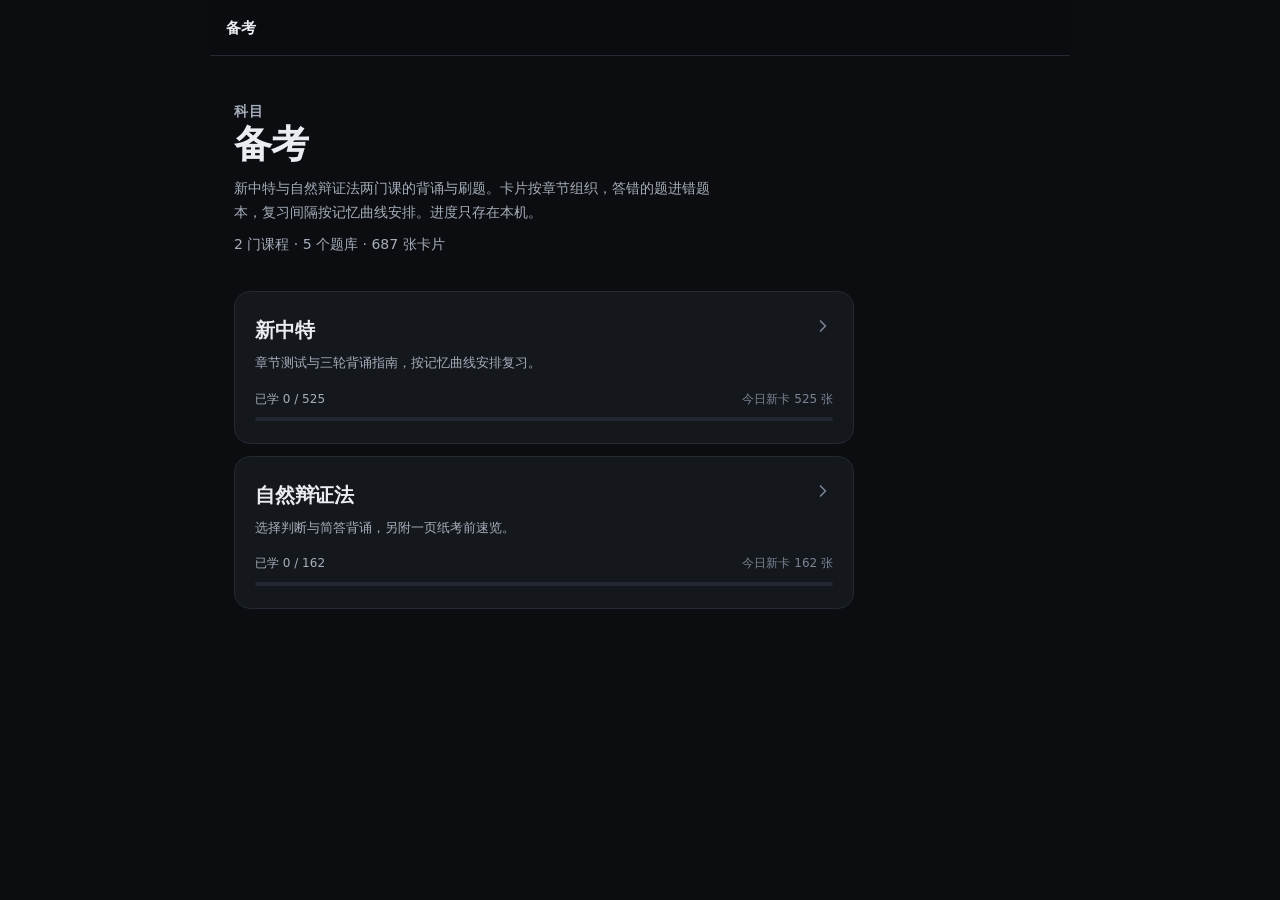
==== commit bf806501: "拆分考前速览：9 张一页纸提纲独立成库、题干改为问句、不进总进度；内容短的题面把操作条压到底部" ====
--- a/index.html
+++ b/index.html
@@ -1,2061 +1,2075 @@
-<!doctype html>
-<html lang="zh-CN">
-<head>
-<meta charset="utf-8">
-<meta name="viewport" content="width=device-width, initial-scale=1, viewport-fit=cover">
-<meta name="theme-color" content="#0b0d10">
-<meta name="description" content="离线背诵与刷题">
-<title>备考</title>
-<style>/* 备考 · 极简深色主题
-   设计约束：
-   - 只用一套圆角阶梯（8/12/16/22），不混用
-   - 只用一套字号阶梯（11/12/13/15/17/20/32）
-   - 只有一个主色，其余靠明度分层
-   - 8pt 间距网格 */
-
-:root {
-  color-scheme: dark;
-  --bg: #0b0d10;
-  --surface: #14171c;
-  --surface-2: #1a1e25;
-  --surface-3: #222831;
-  --border: #262c36;
-  --border-soft: #232a34;
-
-  --text: #e9ecf1;
-  --text-2: #a6aebb;
-  --text-3: #7b8494;
-
-  --accent: #4c8dff;
-  --accent-hover: #5f9aff;
-  --accent-soft: rgba(76, 141, 255, .13);
-
-  --ok: #34c77b;
-  --ok-soft: rgba(52, 199, 123, .12);
-  --bad: #f2545b;
-  --bad-soft: rgba(242, 84, 91, .12);
-  --warn: #e8a33d;
-
-  --r1: 8px;
-  --r2: 12px;
-  --r3: 16px;
-  --r4: 22px;
-
-  --font: system-ui, -apple-system, "Segoe UI", "PingFang SC", "Noto Sans SC", "Microsoft YaHei", sans-serif;
-}
-
-* { box-sizing: border-box; }
-
-html { -webkit-text-size-adjust: 100%; }
-
-body {
-  margin: 0;
-  min-height: 100vh;
-  background: var(--bg);
-  color: var(--text);
-  font-family: var(--font);
-  font-size: 15px;
-  line-height: 1.6;
-  -webkit-font-smoothing: antialiased;
-  text-rendering: optimizeLegibility;
-}
-
-button {
-  font: inherit;
-  color: inherit;
-  background: none;
-  border: 0;
-  cursor: pointer;
-  -webkit-tap-highlight-color: transparent;
-}
-
-button:disabled { cursor: not-allowed; opacity: .45; }
-
-a { color: inherit; }
-
-h1, h2, h3, p { margin: 0; }
-
-:focus-visible {
-  outline: 2px solid var(--accent);
-  outline-offset: 2px;
-  border-radius: 4px;
-}
-
-.skip {
-  position: absolute;
-  left: 12px;
-  top: -80px;
-  z-index: 20;
-  padding: 10px 14px;
-  background: var(--accent);
-  color: #fff;
-  border-radius: var(--r1);
-  text-decoration: none;
-}
-.skip:focus { top: 12px; }
-
-/* ---------- 骨架 ---------- */
-
-.app {
-  width: 100%;
-  max-width: 620px;
-  margin: 0 auto;
-  min-height: 100vh;
-  display: flex;
-  flex-direction: column;
-}
-
-.topbar {
-  position: sticky;
-  top: 0;
-  z-index: 10;
-  display: flex;
-  align-items: center;
-  gap: 8px;
-  height: 56px;
-  padding: 0 16px;
-  background: rgba(11, 13, 16, .82);
-  backdrop-filter: blur(14px);
-  -webkit-backdrop-filter: blur(14px);
-  border-bottom: 1px solid var(--border-soft);
-}
-
-.topbar-title {
-  flex: 1;
-  min-width: 0;
-  font-size: 15px;
-  font-weight: 600;
-  letter-spacing: .2px;
-  overflow: hidden;
-  text-overflow: ellipsis;
-  white-space: nowrap;
-}
-
-.icon-btn {
-  display: grid;
-  place-items: center;
-  width: 38px;
-  height: 38px;
-  flex: 0 0 auto;
-  color: var(--text-2);
-  border-radius: var(--r2);
-}
-.icon-btn[hidden] { display: none; }
-button[hidden] { display: none; }
-.icon-btn:hover { color: var(--text); background: var(--surface-2); }
-.icon-btn svg { width: 19px; height: 19px; display: block; }
-
-.text-btn {
-  flex: 0 0 auto;
-  padding: 7px 11px;
-  font-size: 13px;
-  color: var(--text-2);
-  border-radius: var(--r1);
-  text-decoration: none;
-}
-.text-btn:hover { color: var(--text); background: var(--surface-2); }
-
-main {
-  flex: 1;
-  padding: 20px 16px 40px;
-  outline: none;
-}
-main.is-session { padding-top: 0; }
-
-/* ---------- 通用块 ---------- */
-
-.eyebrow {
-  font-size: 12px;
-  font-weight: 600;
-  letter-spacing: .8px;
-  text-transform: uppercase;
-  color: var(--text-3);
-}
-
-.muted { color: var(--text-2); font-size: 13px; line-height: 1.55; }
-
-.caption { color: var(--text-3); font-size: 12px; }
-
-.card {
-  padding: 18px;
-  background: var(--surface);
-  border: 1px solid var(--border-soft);
-  border-radius: var(--r3);
-}
-
-.stack-16 > * + * { margin-top: 16px; }
-.stack-12 > * + * { margin-top: 12px; }
-.stack-24 > * + * { margin-top: 24px; }
-.stack-32 > * + * { margin-top: 32px; }
-
-.section-label {
-  display: flex;
-  align-items: baseline;
-  justify-content: space-between;
-  gap: 12px;
-  margin-bottom: 10px;
-}
-.section-label h2 {
-  font-size: 15px;
-  font-weight: 600;
-  letter-spacing: .2px;
-}
-.section-label span { font-size: 12px; color: var(--text-3); }
-
-/* ---------- 按钮 ---------- */
-
-.btn {
-  display: inline-flex;
-  align-items: center;
-  justify-content: center;
-  gap: 7px;
-  min-height: 46px;
-  padding: 0 18px;
-  font-size: 15px;
-  font-weight: 600;
-  border-radius: var(--r2);
-  transition: background-color .14s ease, border-color .14s ease, transform .06s ease;
-}
-.btn:active:not(:disabled) { transform: scale(.985); }
-
-.btn-primary {
-  background: var(--accent);
-  color: #fff;
-}
-.btn-primary:hover:not(:disabled) { background: var(--accent-hover); }
-
-.btn-secondary {
-  background: var(--surface-2);
-  color: var(--text);
-  border: 1px solid var(--border);
-}
-.btn-secondary:hover:not(:disabled) { background: var(--surface-3); }
-
-.btn-quiet {
-  background: transparent;
-  color: var(--text-2);
-  border: 1px solid var(--border);
-}
-.btn-quiet:hover:not(:disabled) { color: var(--text); background: var(--surface-2); }
-
-.btn-block { display: flex; width: 100%; }
-.btn-sm { min-height: 38px; padding: 0 14px; font-size: 13px; }
-
-.btn-row { display: flex; gap: 10px; }
-.btn-row > .btn { flex: 1; }
-
-/* ---------- 科目目录（首页） ---------- */
-
-.hero {
-  padding: 8px 0 4px;
-}
-.hero h1 {
-  font-size: 32px;
-  font-weight: 700;
-  letter-spacing: -.6px;
-  line-height: 1.2;
-}
-.hero p { margin-top: 8px; color: var(--text-2); font-size: 14px; }
-.hero-head {
-  display: flex;
-  align-items: flex-start;
-  justify-content: space-between;
-  gap: 12px;
-}
-.hero .meter { height: 6px; margin-top: 10px; }
-.hero-stat {
-  font-size: 22px;
-  font-weight: 650;
-  letter-spacing: -.3px;
-  color: var(--text);
-  font-variant-numeric: tabular-nums;
-}
-
-.course-list { display: grid; gap: 12px; }
-
-.course-card {
-  display: block;
-  width: 100%;
-  padding: 22px 20px;
-  text-align: left;
-  text-decoration: none;
-  background: var(--surface);
-  border: 1px solid var(--border-soft);
-  border-radius: var(--r3);
-  transition: border-color .14s ease, background-color .14s ease;
-}
-.course-card:hover {
-  background: var(--surface-2);
-  border-color: var(--border);
-}
-
-.course-head {
-  display: flex;
-  align-items: flex-start;
-  justify-content: space-between;
-  gap: 12px;
-}
-.course-copy { flex: 1; min-width: 0; }
-.course-name {
-  font-size: 20px;
-  font-weight: 650;
-  letter-spacing: -.2px;
-}
-.course-desc {
-  margin-top: 6px;
-  font-size: 13px;
-  line-height: 1.65;
-  color: var(--text-2);
-}
-
-.course-foot {
-  display: flex;
-  align-items: baseline;
-  justify-content: space-between;
-  gap: 12px;
-  margin-top: 16px;
-  font-size: 12px;
-  font-variant-numeric: tabular-nums;
-}
-.course-stats { color: var(--text-2); }
-.course-today { color: var(--text-3); text-align: right; }
-.course-card .meter { margin-top: 8px; }
-
-.intro {
-  max-width: 34em;
-  margin-top: 8px;
-  font-size: 14px;
-  line-height: 1.75;
-  color: var(--text-2);
-}
-.catalog-meta {
-  margin-top: 14px;
-  font-size: 12px;
-  color: var(--text-3);
-  font-variant-numeric: tabular-nums;
-}
-.course-arrow {
-  flex: 0 0 auto;
-  color: var(--text-3);
-  margin-top: 2px;
-  transition: color .14s ease, transform .14s ease;
-}
-.course-card:hover .course-arrow { color: var(--accent); transform: translateX(2px); }
-
-/* ---------- 进度条 ---------- */
-
-.meter {
-  display: block;
-  width: 100%;
-  height: 4px;
-  margin-top: 14px;
-  background: var(--surface-3);
-  border-radius: 999px;
-  overflow: hidden;
-}
-.meter > i {
-  display: block;
-  height: 100%;
-  background: var(--accent);
-  border-radius: 999px;
-}
-
-.meter-row {
-  display: flex;
-  align-items: center;
-  gap: 10px;
-  margin-top: 12px;
-}
-.meter-row .meter { margin-top: 0; flex: 1; }
-.meter-row span {
-  flex: 0 0 auto;
-  font-size: 12px;
-  color: var(--text-2);
-  font-variant-numeric: tabular-nums;
-}
-
-/* ---------- 今日复习 ---------- */
-
-.today {
-  padding: 22px;
-  background: var(--surface);
-  border: 1px solid var(--border-soft);
-  border-radius: var(--r4);
-}
-
-.today-top {
-  display: flex;
-  align-items: flex-end;
-  justify-content: space-between;
-  gap: 16px;
-}
-
-.today-num {
-  font-size: 40px;
-  font-weight: 700;
-  line-height: 1;
-  letter-spacing: -1.6px;
-  font-variant-numeric: tabular-nums;
-}
-.today-num small {
-  font-size: 15px;
-  font-weight: 600;
-  letter-spacing: 0;
-  color: var(--text);
-  margin-left: 6px;
-  opacity: .7;
-}
-
-.today-label {
-  margin-top: 8px;
-  font-size: 13px;
-  color: var(--text-2);
-}
-
-.today .btn-block { margin-top: 18px; }
-
-/* ---------- 题型 / 题库 ---------- */
-
-.order-row {
-  display: flex;
-  align-items: center;
-  justify-content: space-between;
-  gap: 12px;
-}
-.order-label {
-  font-size: 13px;
-  color: var(--text-2);
-}
-.today .segmented { background: var(--surface-3); border-color: transparent; }
-.today .segment[aria-pressed="true"] { background: var(--surface); box-shadow: none; }
-.segmented {
-  display: inline-flex;
-  padding: 3px;
-  background: var(--surface-2);
-  border: 1px solid var(--border-soft);
-  border-radius: var(--r2);
-}
-.segment {
-  min-width: 64px;
-  padding: 7px 14px;
-  font-size: 13px;
-  color: var(--text-2);
-  border-radius: 9px;
-  transition: color .14s ease, background-color .14s ease;
-}
-.segment:hover { color: var(--text); }
-.segment[aria-pressed="true"] {
-  color: var(--text);
-  background: var(--surface-3);
-  box-shadow: 0 1px 2px rgba(0, 0, 0, .35);
-}
-
-.chip-grid {
-  display: grid;
-  grid-template-columns: repeat(2, minmax(0, 1fr));
-  gap: 8px;
-  align-items: stretch;
-}
-/* 奇数个题型时，最后一项横跨整行，避免右侧留空 */
-.chip-grid > :last-child:nth-child(odd) { grid-column: 1 / -1; }
-
-.chip {
-  display: flex;
-  align-items: center;
-  justify-content: space-between;
-  gap: 8px;
-  min-height: 50px;
-  height: 100%;
-  padding: 0 14px;
-  background: var(--surface);
-  border: 1px solid var(--border-soft);
-  border-radius: var(--r2);
-  transition: border-color .14s ease, background-color .14s ease;
-}
-.chip:hover { background: var(--surface-2); border-color: var(--border); }
-.chip[aria-pressed="true"] {
-  background: var(--accent-soft);
-  border-color: var(--accent);
-}
-.chip[aria-pressed="true"] .chip-count { color: var(--accent); }
-.chip-label { font-size: 14px; font-weight: 500; }
-.chip-count {
-  font-size: 13px;
-  color: var(--text-3);
-  font-variant-numeric: tabular-nums;
-}
-
-.deck-card {
-  display: block;
-  width: 100%;
-  padding: 16px 18px;
-  text-align: left;
-  background: var(--surface);
-  border: 1px solid var(--border-soft);
-  border-radius: var(--r3);
-  transition: border-color .14s ease, background-color .14s ease;
-}
-.deck-card:hover { background: var(--surface-2); border-color: var(--border); }
-.deck-card + .deck-card { margin-top: 10px; }
-
-.deck-row {
-  display: flex;
-  align-items: center;
-  gap: 12px;
-}
-.deck-row > div:first-child { flex: 1; min-width: 0; }
-.deck-title { font-size: 15px; font-weight: 600; }
-.deck-sub { margin-top: 3px; font-size: 12px; color: var(--text-2); }
-
-/* ---------- 答题 ---------- */
-
-.session-progress {
-  position: sticky;
-  top: 56px;
-  z-index: 9;
-  height: 2px;
-  background: var(--border-soft);
-}
-.session-progress > i {
-  display: block;
-  height: 100%;
-  width: 0;
-  background: var(--accent);
-  transition: width .2s ease;
-}
-
-.q-head {
-  display: flex;
-  align-items: center;
-  gap: 8px;
-  padding: 18px 0 12px;
-}
-
-.tag {
-  padding: 3px 9px;
-  font-size: 12px;
-  font-weight: 600;
-  color: var(--accent);
-  background: var(--accent-soft);
-  border-radius: 999px;
-}
-.tag-neutral {
-  color: var(--text-2);
-  background: var(--surface-2);
-}
-
-.q-count {
-  margin-left: auto;
-  font-size: 12px;
-  color: var(--text-3);
-  font-variant-numeric: tabular-nums;
-}
-
-.q-text {
-  font-size: 20px;
-  font-weight: 600;
-  line-height: 1.5;
-  letter-spacing: -.2px;
-  white-space: pre-wrap;
-  word-break: break-word;
-}
-
-.q-hint { margin-top: 10px; }
-
-.options { display: grid; gap: 8px; margin-top: 20px; }
-
-.option {
-  display: flex;
-  align-items: flex-start;
-  gap: 12px;
-  width: 100%;
-  padding: 14px;
-  text-align: left;
-  background: var(--surface);
-  border: 1px solid var(--border-soft);
-  border-radius: var(--r2);
-  line-height: 1.5;
-  transition: border-color .12s ease, background-color .12s ease;
-}
-.option:hover:not(:disabled) { background: var(--surface-2); border-color: var(--border); }
-
-.option .letter {
-  flex: 0 0 auto;
-  display: grid;
-  place-items: center;
-  width: 26px;
-  height: 26px;
-  margin-top: -1px;
-  font-size: 13px;
-  font-weight: 700;
-  color: var(--text-2);
-  background: var(--surface-3);
-  border-radius: var(--r1);
-}
-.option .body { flex: 1; min-width: 0; word-break: break-word; }
-.option .flag {
-  display: block;
-  margin-top: 4px;
-  font-size: 12px;
-  color: var(--text-3);
-}
-
-.option.selected {
-  background: var(--accent-soft);
-  border-color: var(--accent);
-}
-.option.selected .letter { color: #fff; background: var(--accent); }
-
-.option.correct {
-  background: var(--ok-soft);
-  border-color: var(--ok);
-}
-.option.correct .letter { color: #fff; background: var(--ok); }
-.option.correct .flag { color: var(--ok); }
-
-.option.incorrect {
-  background: var(--bad-soft);
-  border-color: var(--bad);
-}
-.option.incorrect .letter { color: #fff; background: var(--bad); }
-.option.incorrect .flag { color: var(--bad); }
-
-.feedback {
-  margin-top: 22px;
-  padding: 14px 16px;
-  background: var(--surface);
-  border: 1px solid var(--border-soft);
-  border-left: 3px solid var(--ok);
-  border-radius: var(--r2);
-}
-.feedback.bad { border-left-color: var(--bad); }
-.feedback-title {
-  font-size: 14px;
-  font-weight: 650;
-  color: var(--ok);
-}
-.feedback.bad .feedback-title { color: var(--bad); }
-.feedback-text {
-  margin-top: 6px;
-  font-size: 14px;
-  line-height: 1.6;
-  color: var(--text-2);
-  white-space: pre-wrap;
-  word-break: break-word;
-}
-
-.answer {
-  margin-top: 20px;
-  padding: 18px;
-  max-height: 46vh;
-  overflow: auto;
-  background: var(--surface);
-  border: 1px solid var(--border-soft);
-  border-radius: var(--r3);
-  font-size: 15px;
-  line-height: 1.75;
-  white-space: pre-wrap;
-  word-break: break-word;
-}
-
-.source {
-  margin-top: 18px;
-  font-size: 12px;
-  color: var(--text-3);
-}
-
-.pad { padding-bottom: 12px; }
-
-/* ---------- 底部操作条 ---------- */
-
-.actionbar {
-  position: sticky;
-  bottom: 0;
-  z-index: 8;
-  display: flex;
-  flex-direction: column;
-  gap: 10px;
-  margin: 20px -16px 0;
-  padding: 16px 16px calc(16px + env(safe-area-inset-bottom, 0px));
-  background: var(--bg);
-  border-top: 1px solid var(--border-soft);
-}
-
-.kbd-hint {
-  display: flex;
-  flex-wrap: wrap;
-  align-items: center;
-  justify-content: center;
-  gap: 6px;
-  font-size: 12px;
-  line-height: 1.4;
-  color: var(--text-3);
-}
-.kbd-item {
-  display: inline-flex;
-  align-items: center;
-  gap: 5px;
-}
-.kbd-hint kbd {
-  display: inline-block;
-  min-width: 20px;
-  padding: 1px 6px;
-  font: inherit;
-  font-size: 11px;
-  font-weight: 650;
-  text-align: center;
-  color: var(--text-2);
-  background: var(--surface-3);
-  border: 1px solid var(--border);
-  border-bottom-width: 2px;
-  border-radius: 6px;
-}
-.kbd-sep { color: var(--text-3); opacity: .7; }
-
-/* ---------- 完成页 ---------- */
-
-.done {
-  padding: 40px 20px;
-  text-align: center;
-}
-.done-icon {
-  display: grid;
-  place-items: center;
-  width: 56px;
-  height: 56px;
-  margin: 0 auto 18px;
-  color: var(--ok);
-  background: var(--ok-soft);
-  border-radius: 50%;
-}
-.done h2 { font-size: 20px; font-weight: 650; }
-.done p { margin-top: 8px; color: var(--text-2); font-size: 14px; }
-.done .btn-row { margin-top: 24px; }
-
-/* ---------- 空状态 ---------- */
-
-.empty {
-  padding: 36px 20px;
-  text-align: center;
-  color: var(--text-2);
-  font-size: 14px;
-}
-
-/* ---------- 弹窗 ---------- */
-
-dialog {
-  width: min(92vw, 460px);
-  padding: 0;
-  color: var(--text);
-  background: var(--surface);
-  border: 1px solid var(--border);
-  border-radius: var(--r4);
-}
-dialog::backdrop { background: rgba(0, 0, 0, .62); }
-
-.dialog-body { padding: 22px; }
-.dialog-body h2 { font-size: 17px; font-weight: 650; }
-.dialog-body .muted { margin-top: 8px; }
-
-.dialog-actions {
-  display: flex;
-  gap: 10px;
-  margin-top: 18px;
-}
-.dialog-actions > .btn { flex: 1; }
-
-.switch-list {
-  margin-top: 18px;
-  border-top: 1px solid var(--border-soft);
-}
-.switch-row {
-  display: flex;
-  align-items: center;
-  justify-content: space-between;
-  gap: 16px;
-  padding: 14px 0;
-  border-bottom: 1px solid var(--border-soft);
-  cursor: pointer;
-}
-.switch-copy { display: block; min-width: 0; }
-.switch-title { display: block; font-size: 14px; font-weight: 600; }
-.switch-copy .caption { display: block; margin-top: 2px; line-height: 1.5; }
-.switch {
-  position: relative;
-  flex: 0 0 auto;
-  width: 46px;
-  height: 28px;
-}
-.switch input {
-  position: absolute;
-  inset: 0;
-  width: 100%;
-  height: 100%;
-  margin: 0;
-  opacity: 0;
-  cursor: pointer;
-}
-.switch i {
-  position: absolute;
-  inset: 0;
-  background: var(--surface-3);
-  border: 1px solid var(--border);
-  border-radius: 999px;
-  transition: background-color .15s ease, border-color .15s ease;
-  pointer-events: none;
-}
-.switch i::after {
-  content: "";
-  position: absolute;
-  top: 3px;
-  left: 3px;
-  width: 20px;
-  height: 20px;
-  background: var(--text-2);
-  border-radius: 50%;
-  transition: transform .15s ease, background-color .15s ease;
-}
-.switch input:checked + i {
-  background: var(--accent);
-  border-color: var(--accent);
-}
-.switch input:checked + i::after {
-  background: #fff;
-  transform: translateX(18px);
-}
-.switch input:focus-visible + i {
-  outline: 2px solid var(--accent);
-  outline-offset: 2px;
-}
-
-.field {
-  display: block;
-  width: 100%;
-  min-height: 96px;
-  margin-top: 14px;
-  padding: 12px;
-  color: var(--text);
-  font: 12px/1.5 ui-monospace, SFMono-Regular, Consolas, monospace;
-  background: var(--bg);
-  border: 1px solid var(--border);
-  border-radius: var(--r2);
-  resize: vertical;
-  word-break: break-all;
-}
-
-/* ---------- 提示条 ---------- */
-
-.toast {
-  position: fixed;
-  left: 50%;
-  bottom: 24px;
-  z-index: 30;
-  max-width: min(90vw, 420px);
-  padding: 12px 16px;
-  font-size: 13px;
-  color: var(--text);
-  background: var(--surface-3);
-  border: 1px solid var(--border);
-  border-radius: var(--r2);
-  box-shadow: 0 10px 30px rgba(0, 0, 0, .45);
-  transform: translate(-50%, 12px);
-  opacity: 0;
-  pointer-events: none;
-  transition: opacity .16s ease, transform .16s ease;
-}
-.toast.show { opacity: 1; transform: translate(-50%, 0); }
-
-.foot {
-  padding: 4px 0 0;
-  font-size: 12px;
-  color: var(--text-3);
-  text-align: center;
-}
-
-@media (min-width: 640px) {
-  main { padding: 28px 24px 56px; }
-  .chip-grid { grid-template-columns: repeat(4, minmax(0, 1fr)); }
-  .today-num { font-size: 46px; }
-  .today { padding: 26px; }
-  .q-text { font-size: 22px; }
-  .q-text { max-width: 42em; }
-  .actionbar { margin-left: -24px; margin-right: -24px; padding-left: 24px; padding-right: 24px; }
-}
-
-@media (min-width: 900px) {
-  .app { max-width: 860px; }
-  .hero h1 { font-size: 38px; }
-  .course-list { max-width: 620px; }
-  .today-num { font-size: 52px; }
-}
-
-@media (prefers-reduced-motion: reduce) {
-  *, *::before, *::after { transition: none !important; animation: none !important; }
-}
-</style>
-</head>
-<body>
-<a class="skip" href="#main">跳到正文</a>
-<div class="app">
-  <header class="topbar">
-    <button id="back-button" class="icon-btn" type="button" aria-label="返回科目目录" hidden>
-      <svg viewBox="0 0 24 24" fill="none" stroke="currentColor" stroke-width="2" stroke-linecap="round" stroke-linejoin="round" aria-hidden="true"><path d="M15 18l-6-6 6-6"/></svg>
-    </button>
-    <h1 class="topbar-title" id="topbar-title">备考</h1>
-    <button id="data-button" class="icon-btn" type="button" aria-label="数据管理" title="数据管理">
-      <svg viewBox="0 0 24 24" fill="none" stroke="currentColor" stroke-width="2" stroke-linecap="round" stroke-linejoin="round" aria-hidden="true"><ellipse cx="12" cy="5" rx="8" ry="3"/><path d="M4 5v14c0 1.7 3.6 3 8 3s8-1.3 8-3V5"/><path d="M4 12c0 1.7 3.6 3 8 3s8-1.3 8-3"/></svg>
-    </button>
-    <button id="settings-button" class="icon-btn" type="button" aria-label="设置" title="设置" hidden>
-      <svg viewBox="0 0 24 24" fill="none" stroke="currentColor" stroke-width="2" stroke-linecap="round" stroke-linejoin="round" aria-hidden="true"><circle cx="12" cy="12" r="3"/><path d="M19.4 15a1.65 1.65 0 0 0 .33 1.82l.06.06a2 2 0 1 1-2.83 2.83l-.06-.06a1.65 1.65 0 0 0-1.82-.33 1.65 1.65 0 0 0-1 1.51V21a2 2 0 1 1-4 0v-.09A1.65 1.65 0 0 0 9 19.4a1.65 1.65 0 0 0-1.82.33l-.06.06a2 2 0 1 1-2.83-2.83l.06-.06a1.65 1.65 0 0 0 .33-1.82 1.65 1.65 0 0 0-1.51-1H3a2 2 0 1 1 0-4h.09A1.65 1.65 0 0 0 4.6 9a1.65 1.65 0 0 0-.33-1.82l-.06-.06a2 2 0 1 1 2.83-2.83l.06.06a1.65 1.65 0 0 0 1.82.33H9a1.65 1.65 0 0 0 1-1.51V3a2 2 0 1 1 4 0v.09a1.65 1.65 0 0 0 1 1.51 1.65 1.65 0 0 0 1.82-.33l.06-.06a2 2 0 1 1 2.83 2.83l-.06.06a1.65 1.65 0 0 0-.33 1.82V9a1.65 1.65 0 0 0 1.51 1H21a2 2 0 1 1 0 4h-.09a1.65 1.65 0 0 0-1.51 1z"/></svg>
-    </button>
-  </header>
-  <main id="main" tabindex="-1"></main>
-</div>
-
-<dialog id="data-dialog" aria-labelledby="data-title">
-  <div class="dialog-body">
-    <h2 id="data-title">数据管理</h2>
-    <p class="muted" id="data-note"></p>
-    <div class="btn-row" style="margin-top:18px">
-      <button class="btn btn-secondary" type="button" id="export-button">导出进度</button>
-      <button class="btn btn-secondary" type="button" id="import-button">导入进度</button>
-    </div>
-    <label class="caption" for="data-field" style="display:block;margin-top:16px">备份文本（导入时粘贴到这里）</label>
-    <textarea class="field" id="data-field" spellcheck="false" placeholder="导出后这段文本可复制保存"></textarea>
-    <div class="dialog-actions">
-      <button class="btn btn-quiet" type="button" id="data-close">关闭</button>
-      <button class="btn btn-primary" type="button" id="data-apply">应用</button>
-    </div>
-    <p class="caption" id="data-status" aria-live="polite" style="margin-top:10px"></p>
-  </div>
-</dialog>
-
-<dialog id="settings-dialog" aria-labelledby="settings-title">
-  <div class="dialog-body">
-    <h2 id="settings-title">设置</h2>
-    <p class="muted">快捷键偏好只存在这台设备上，对两个科目页都生效。</p>
-    <div class="switch-list">
-      <label class="switch-row">
-        <span class="switch-copy">
-          <span class="switch-title">显示快捷键提示</span>
-          <span class="caption">在答题操作区显示当前可用的按键</span>
-        </span>
-        <span class="switch"><input id="pref-hints" type="checkbox" role="switch"><i aria-hidden="true"></i></span>
-      </label>
-      <label class="switch-row">
-        <span class="switch-copy">
-          <span class="switch-title">启用键盘快捷键</span>
-          <span class="caption">关闭后只能用鼠标或触屏操作</span>
-        </span>
-        <span class="switch"><input id="pref-keys" type="checkbox" role="switch"><i aria-hidden="true"></i></span>
-      </label>
-    </div>
-    <div class="dialog-actions">
-      <button class="btn btn-quiet" type="button" id="settings-close">关闭</button>
-    </div>
-  </div>
-</dialog>
-
-<div class="toast" id="toast" role="status" aria-live="polite"></div>
-
-<script>
-'use strict';
-const DECKS = /*@DECK_DATA@*/{
- "version": 1,
- "built": "2026-11-18",
- "decks": []
-}/*@DECK_DATA_END@*/;
-/*@PAGE_META@*/
-const PAGE_COURSE = null;
-const PAGE_SLUG = "all";
-const PAGE_LINKS = {"新中特": "zhongte.html", "自然辩证法": "ziran.html"};
-const PAGE_HOME = 'index.html';
-const CATALOG = [{"name": "新中特", "file": "zhongte.html", "cards": 525, "decks": 2, "slug": "zhongte", "desc": "章节测试与三轮背诵指南，按记忆曲线安排复习。"}, {"name": "自然辩证法", "file": "ziran.html", "cards": 162, "decks": 2, "slug": "ziran", "desc": "一页纸背诵版、选择与判断、简答论述，按讲次组织。"}];
-const SITE = {"title": "备考", "intro": "新中特与自然辩证法两门课的背诵与刷题。卡片按章节组织，答错的题进错题本，复习间隔按记忆曲线安排。进度只存在本机。"};
-/*@PAGE_META_END@*/
-</script>
-<script>
-'use strict';
-
-/* ============================================================
-   备考 · 单科目应用
-   每个科目一个页面、一份数据、一个独立存储库，互不干扰。
-   ============================================================ */
-
-const $ = id => document.getElementById(id);
-
-// kind = 对外展示的题型（单选/多选/判断/选择/简答/背诵）；type = 内部交互方式。
-const TYPE_LABEL = {
-  single: '单选', multi: '多选', judge: '判断', choice: '选择', short: '简答', qa: '背诵',
-};
-const ALL_TYPES = ['single', 'multi', 'judge', 'choice', 'short', 'qa'];
-
-// 各科目对外展示的题型顺序（缺的自动略过）。
-const COURSE_TYPES = {
-  '新中特': ['single', 'multi', 'judge', 'short', 'qa'],
-  '自然辩证法': ['choice', 'judge', 'short', 'qa'],
-};
-const DAY = 86400000;
-const MAX_DAYS = 36500;
-
-const params = new URLSearchParams(location.search);
-let shuffled = params.get('shuffle') === '1';
-let typeFilter = ALL_TYPES.includes(params.get('type')) ? params.get('type') : null;
-
-// 界面偏好与学习进度分开存：快捷键相关的开关对所有科目页共用。
-const PREFS_KEY = 'beikao-prefs-v1';
-const prefs = {hints: true, keys: true};
-try {
-  const saved = JSON.parse(localStorage.getItem(PREFS_KEY) || 'null');
-  if (saved && typeof saved === 'object') {
-    if (typeof saved.hints === 'boolean') prefs.hints = saved.hints;
-    if (typeof saved.keys === 'boolean') prefs.keys = saved.keys;
-  }
-} catch { /* 偏好损坏或不可读时使用默认值。 */ }
-
-function savePrefs() {
-  try { localStorage.setItem(PREFS_KEY, JSON.stringify({hints: prefs.hints, keys: prefs.keys})); }
-  catch { toast('设置暂时无法保存'); }
-}
-
-let states = Object.create(null);
-let session = null;
-let busy = false;
-let database = null;
-let saveChain = Promise.resolve();
-let latestPayload = null;
-
-const entries = DECKS.decks.flatMap(deck =>
-  (deck.cards || []).map(card => ({deck, card, key: JSON.stringify([deck.id, card.id])}))
-);
-
-const courseName = PAGE_COURSE || '备考';
-
-// 卡片声明的题型优先；老数据没有 kind 时退回内部 type。
-function kindOf(card) {
-  return card.kind || card.type;
-}
-
-// 各科目实际出现的题型，按固定顺序排，缺的自动略过。
-function typeOrder() {
-  const wanted = COURSE_TYPES[courseName] || ALL_TYPES;
-  return wanted.filter(kind => entries.some(entry => kindOf(entry.card) === kind));
-}
-const dbName = `beikao-${PAGE_SLUG || 'all'}-v1`;
-const LEGACY_DB = PAGE_COURSE ? 'beikao-progress-v1' : null;
-const recoveryKey = `beikao-${PAGE_SLUG || 'all'}-recovery`;
-
-/* ---------- 小工具 ---------- */
-
-function element(tag, className, text) {
-  const node = document.createElement(tag);
-  if (className) node.className = className;
-  if (text !== undefined && text !== null) node.textContent = text;
-  return node;
-}
-
-function iconButton(label, path, handler) {
-  const btn = element('button', 'icon-btn');
-  btn.type = 'button';
-  btn.setAttribute('aria-label', label);
-  btn.innerHTML = `<svg viewBox="0 0 24 24" fill="none" stroke="currentColor" stroke-width="2" stroke-linecap="round" stroke-linejoin="round" aria-hidden="true">${path}</svg>`;
-  btn.addEventListener('click', handler);
-  return btn;
-}
-
-let toastTimer = 0;
-function toast(message) {
-  const box = $('toast');
-  box.textContent = message;
-  box.classList.add('show');
-  clearTimeout(toastTimer);
-  toastTimer = setTimeout(() => box.classList.remove('show'), 2400);
-}
-
-// 自绘进度条：极小比例（如 1/525）也保留可见的起点，不退化成一个点。
-function meter(value, max, label) {
-  const bar = element('div', 'meter');
-  bar.setAttribute('role', 'progressbar');
-  bar.setAttribute('aria-label', label);
-  bar.setAttribute('aria-valuemin', '0');
-  bar.setAttribute('aria-valuemax', String(Math.max(1, max)));
-  bar.setAttribute('aria-valuenow', String(value));
-  const fill = element('i');
-  const ratio = Math.max(1, max) ? value / Math.max(1, max) : 0;
-  fill.style.width = value > 0 ? `max(10px, ${(ratio * 100).toFixed(2)}%)` : '0';
-  bar.append(fill);
-  return bar;
-}
-
-/* ---------- FSRS-4.5 ---------- */
-
-// FSRS-4.5：原作者 The-Algorithm 历史版本 bc401d9ed5093c66358738f4b8834f8d24ab211b。
-const w = [0.4, 0.6, 2.4, 5.8, 4.93, 0.94, 0.86, 0.01, 1.49, 0.14, 0.94, 2.18, 0.05, 0.34, 1.26, 0.29, 2.61];
-const clamp = (value, low, high) => Math.min(high, Math.max(low, value));
-
-function initDifficulty(rating) {
-  return clamp(w[4] - Math.exp(w[5] * (rating - 1)) + 1, 1, 10);
-}
-
-function initStability(rating) {
-  return Math.max(0.1, w[rating - 1]);
-}
-
-function elapsedDays(last, now) {
-  return Math.max(0, (now - last) / DAY);
-}
-
-function retrievability(elapsed, stability) {
-  return Math.pow(1 + elapsed / (9 * stability), -1);
-}
-
-function nextDifficulty(difficulty, rating) {
-  const next = w[7] * initDifficulty(3) + (1 - w[7]) * (difficulty - w[6] * (rating - 3));
-  return clamp(next, 1, 10);
-}
-
-function nextStability(state, difficulty, rating, elapsed, r) {
-  if (rating === 1) {
-    const forget = w[11] * Math.pow(difficulty, -w[12]) * (Math.pow(state.s + 1, w[13]) - 1) * Math.exp((1 - r) * w[14]);
-    return Math.min(forget, state.s);
-  }
-  const hard = rating === 2 ? w[15] : 1;
-  const easy = rating === 4 ? w[16] : 1;
-  const growth = Math.exp(w[8]) * (11 - difficulty) * Math.pow(state.s, -w[9]) * (Math.exp((1 - r) * w[10]) - 1);
-  return state.s * (1 + growth * hard * easy);
-}
-
-// 返回新状态；首次学习与后续复习走不同分支。
-function schedule(previous, rating, now) {
-  const difficulty = previous ? nextDifficulty(previous.d, rating) : initDifficulty(rating);
-  let stability;
-  if (!previous) {
-    stability = initStability(rating);
-  } else {
-    const elapsed = elapsedDays(Date.parse(previous.last), now);
-    stability = nextStability(previous, difficulty, rating, elapsed, retrievability(elapsed, previous.s));
-  }
-  stability = clamp(stability, 0.1, MAX_DAYS);
-  const interval = Math.min(MAX_DAYS, Math.max(1, Math.round(stability)));
-  return {
-    s: Number(stability.toFixed(4)),
-    d: Number(difficulty.toFixed(4)),
-    due: now + interval * DAY,
-    reps: (previous ? previous.reps : 0) + 1,
-    lapses: (previous ? previous.lapses : 0) + (rating === 1 ? 1 : 0),
-    last: new Date(now).toISOString(),
-    wrong: rating === 1
-  };
-}
-
-/* ---------- 进度校验 ---------- */
-
-function hasFields(value, fields) {
-  return Boolean(value) && typeof value === 'object' && !Array.isArray(value) &&
-    Object.keys(value).length === fields.length && fields.every(key => Object.hasOwn(value, key));
-}
-
-function validState(value) {
-  if (!hasFields(value, ['s', 'd', 'due', 'reps', 'lapses', 'last', 'wrong'])) return false;
-  if (!Number.isFinite(value.s) || value.s < 0.01 || value.s > MAX_DAYS) return false;
-  if (!Number.isFinite(value.d) || value.d < 1 || value.d > 10) return false;
-  if (!Number.isSafeInteger(value.due) || value.due < 0) return false;
-  if (!Number.isSafeInteger(value.reps) || value.reps < 1) return false;
-  if (!Number.isSafeInteger(value.lapses) || value.lapses < 0 || value.lapses > value.reps) return false;
-  if (typeof value.wrong !== 'boolean' || typeof value.last !== 'string') return false;
-  const last = Date.parse(value.last);
-  return Number.isFinite(last) && new Date(last).toISOString() === value.last && value.due >= last;
-}
-
-function validateStates(raw) {
-  if (!raw || typeof raw !== 'object' || Array.isArray(raw)) throw new Error('进度集合无效');
-  const clean = Object.create(null);
-  Object.entries(raw).forEach(([key, state]) => {
-    const ids = JSON.parse(key);
-    if (!Array.isArray(ids) || ids.length !== 2 || ids.some(id => typeof id !== 'string' || !id.trim())) {
-      throw new Error('进度索引无效');
-    }
-    if (!validState(state)) throw new Error('进度条目无效');
-    clean[key] = state;
-  });
-  return clean;
-}
-
-/* ---------- 存储（每个科目独立） ---------- */
-
-function openDatabase() {
-  return new Promise((resolve, reject) => {
-    const request = indexedDB.open(dbName, 1);
-    request.onupgradeneeded = () => request.result.createObjectStore('progress');
-    request.onerror = () => reject(new Error('存储连接失败'));
-    request.onblocked = () => reject(new Error('存储被占用'));
-    request.onsuccess = () => {
-      request.result.onversionchange = () => request.result.close();
-      resolve(request.result);
-    };
-  });
-}
-
-function transaction(mode, payload) {
-  return new Promise((resolve, reject) => {
-    const tx = database.transaction('progress', mode);
-    const store = tx.objectStore('progress');
-    const request = mode === 'readonly' ? store.get('snapshot') : store.put(payload, 'snapshot');
-    tx.oncomplete = () => resolve(request.result);
-    tx.onabort = tx.onerror = () => reject(new Error('存储事务失败'));
-  });
-}
-
-async function loadProgress() {
-  let stored;
-  try {
-    database = await openDatabase();
-    stored = await transaction('readonly');
-  } catch {
-    if (database) database.close();
-    database = null;
-  }
-  if (stored !== undefined) {
-    try { states = validateStates(JSON.parse(stored)); }
-    catch { toast('本机进度格式异常，可导入备份恢复'); }
-  }
-  try {
-    const recovery = localStorage.getItem(recoveryKey);
-    if (recovery !== null) {
-      states = validateStates(JSON.parse(recovery));
-      await persist();
-    }
-  } catch {
-    toast('本地恢复快照无法读取，请检查存储权限');
-  }
-  await migrateLegacy();
-}
-
-// 早先所有科目共用一个进度库；拆页后按卡的归属把旧进度分到各科目，避免升级丢进度。
-async function migrateLegacy() {
-  if (Object.keys(states).length || !LEGACY_DB) return;
-  let snapshot;
-  try {
-    const legacy = await new Promise((resolve, reject) => {
-      const request = indexedDB.open(LEGACY_DB, 1);
-      request.onerror = () => reject(new Error('旧库不可读'));
-      request.onsuccess = () => {
-        const db = request.result;
-        if (!db.objectStoreNames.contains('progress')) { db.close(); resolve(undefined); return; }
-        const tx = db.transaction('progress', 'readonly');
-        const get = tx.objectStore('progress').get('snapshot');
-        tx.oncomplete = () => { db.close(); resolve(get.result); };
-        tx.onerror = () => { db.close(); reject(new Error('旧库读取失败')); };
-      };
-    });
-    if (typeof legacy !== 'string') return;
-    snapshot = validateStates(JSON.parse(legacy));
-  } catch { return; }
-  const owned = Object.create(null);
-  entries.forEach(entry => { if (snapshot[entry.key]) owned[entry.key] = snapshot[entry.key]; });
-  if (!Object.keys(owned).length) return;
-  states = owned;
-  try { await persist(); } catch { /* 迁移失败不影响新库使用。 */ }
-  toast(`已从旧版本迁移 ${Object.keys(owned).length} 条进度`);
-}
-
-function persist() {
-  const payload = JSON.stringify(states);
-  latestPayload = payload;
-  let recoverySaved = false;
-  try { localStorage.setItem(recoveryKey, payload); recoverySaved = true; }
-  catch { /* 数据库仍可写，忽略恢复副本失败。 */ }
-  const operation = saveChain.then(() => writeProgress(payload, recoverySaved));
-  saveChain = operation.catch(() => {});
-  return operation;
-}
-
-async function writeProgress(payload, recoverySaved) {
-  if (database) {
-    try { await transaction('readwrite', payload); }
-    catch {
-      database.close();
-      database = null;
-    }
-  }
-  if (!database && !recoverySaved) {
-    try { localStorage.setItem(recoveryKey, latestPayload); }
-    catch { toast('保存失败，请导出备份'); throw new Error('无法保存'); }
-  }
-  if (database && recoverySaved) {
-    try { if (localStorage.getItem(recoveryKey) === payload) localStorage.removeItem(recoveryKey); }
-    catch { /* 保留恢复副本无害。 */ }
-  }
-}
-
-/* ---------- 队列 ---------- */
-
-function endOfToday(now = Date.now()) {
-  const date = new Date(now);
-  date.setHours(23, 59, 59, 999);
-  return date.getTime();
-}
-
-function isDue(entry, cutoff, now) {
-  return (states[entry.key]?.due ?? now) <= cutoff;
-}
-
-function reviewQueue(pool, now = Date.now()) {
-  const cutoff = endOfToday(now);
-  return pool
-    .filter(entry => isDue(entry, cutoff, now))
-    .sort((a, b) => (states[a.key]?.due ?? now) - (states[b.key]?.due ?? now) || a.card.num - b.card.num);
-}
-
-function practiceQueue(pool) {
-  const queue = [...pool].sort((a, b) => a.card.num - b.card.num);
-  if (!shuffled) return queue;
-  for (let i = queue.length - 1; i > 0; i--) {
-    const j = Math.floor(Math.random() * (i + 1));
-    [queue[i], queue[j]] = [queue[j], queue[i]];
-  }
-  return queue;
-}
-
-function typedPool(pool) {
-  return typeFilter ? pool.filter(entry => kindOf(entry.card) === typeFilter) : pool;
-}
-
-function currentEntry() {
-  return session ? session.queue[session.index] : null;
-}
-
-/* ---------- 路由 ---------- */
-
-function updateUrl() {
-  const url = new URL(location.href);
-  url.searchParams.delete('type');
-  url.searchParams.delete('shuffle');
-  if (typeFilter) url.searchParams.set('type', typeFilter);
-  if (shuffled) url.searchParams.set('shuffle', '1');
-  try { history.replaceState(null, '', url); } catch { /* 本地文件环境可能受限。 */ }
-}
-
-function setTitle(text) {
-  $('topbar-title').textContent = text;
-  document.title = text === '备考' ? '备考' : `${text} · 备考`;
-}
-
-function showBack(show) {
-  $('back-button').hidden = !show;
-}
-
-/* ---------- 首页 ---------- */
-
-function renderHome() {
-  const main = $('main');
-  main.classList.remove('is-session');
-  main.replaceChildren();
-  setTitle(courseName);
-  showBack(Boolean(PAGE_COURSE));
-  $('data-button').hidden = !PAGE_COURSE;
-  $('settings-button').hidden = !PAGE_COURSE;
-  if (!PAGE_COURSE) { main.append(renderCatalog()); return; }
-  if (!entries.length) {
-    main.append(element('p', 'empty', '题库还没有准备好。'));
-    return;
-  }
-  const wrap = element('div', 'stack-32');
-  wrap.append(renderHero(), renderToday(), renderTypes(), renderDecks());
-  main.append(wrap);
-}
-
-function renderHero() {
-  const box = element('section', 'hero');
-  const pool = typedPool(entries);
-  const known = pool.filter(entry => states[entry.key]).length;
-  const head = element('div', 'hero-head');
-  const left = element('div');
-  left.append(element('p', 'eyebrow', '总进度'), element('p', 'hero-stat', `${known} / ${pool.length}`));
-  head.append(left);
-  if (typeFilter) {
-    const clear = element('button', 'text-btn', '取消筛选');
-    clear.type = 'button';
-    clear.addEventListener('click', () => { typeFilter = null; updateUrl(); renderHome(); });
-    head.append(clear);
-  }
-  box.append(head, meter(known, Math.max(1, pool.length), '总进度'));
-  return box;
-}
-
-// 科目目录：只放科目名与项目介绍，不列题型分类；各科目进度异步读出来汇总。
-function renderCatalog() {
-  const wrap = element('div', 'stack-32');
-  const courses = CATALOG || [];
-  const totalCards = courses.reduce((sum, item) => sum + (item.cards || 0), 0);
-  const totalDecks = courses.reduce((sum, item) => sum + (item.decks || 0), 0);
-  const hero = element('section', 'hero');
-  hero.append(element('p', 'eyebrow', '科目'));
-  if (SITE && SITE.title) hero.append(element('h1', '', SITE.title));
-  if (SITE && SITE.intro) hero.append(element('p', 'intro', SITE.intro));
-  hero.append(element('p', 'catalog-meta', `${courses.length} 门课程 · ${totalDecks} 个题库 · ${totalCards} 张卡片`));
-  wrap.append(hero);
-
-  const list = element('div', 'course-list');
-  courses.forEach(item => {
-    const card = element('a', 'course-card');
-    card.href = item.file;
-    card.dataset.slug = item.slug || '';
-    card.dataset.cards = String(item.cards || 0);
-    const head = element('div', 'course-head');
-    const text = element('div', 'course-copy');
-    text.append(element('p', 'course-name', item.name));
-    if (item.desc) text.append(element('p', 'course-desc', item.desc));
-    const arrow = element('span', 'course-arrow');
-    arrow.innerHTML = '<svg width="20" height="20" viewBox="0 0 24 24" fill="none" stroke="currentColor" stroke-width="2" stroke-linecap="round" stroke-linejoin="round" aria-hidden="true"><path d="M9 18l6-6-6-6"/></svg>';
-    head.append(text, arrow);
-    const foot = element('div', 'course-foot');
-    foot.append(
-      element('span', 'course-stats', `${item.cards || 0} 张卡片 · ${item.decks || 0} 个题库`),
-      element('span', 'course-today', '')
-    );
-    card.append(head, foot);
-    list.append(card);
-  });
-  wrap.append(list);
-  void hydrateCatalog(list);
-  return wrap;
-}
-
-// 目录页本身不装题库，但同源可以只读打开各科目自己的进度库，用来显示已学与今日数量。
-function readCourseStates(slug) {
-  return new Promise(resolve => {
-    let request;
-    try { request = indexedDB.open(`beikao-${slug}-v1`, 1); }
-    catch { resolve(null); return; }
-    request.onupgradeneeded = () => request.result.createObjectStore('progress');
-    request.onerror = request.onblocked = () => resolve(null);
-    request.onsuccess = () => {
-      const db = request.result;
-      let done = false;
-      const finish = value => {
-        if (done) return;
-        done = true;
-        db.close();
-        resolve(value);
-      };
-      try {
-        if (!db.objectStoreNames.contains('progress')) { finish(null); return; }
-        const tx = db.transaction('progress', 'readonly');
-        const get = tx.objectStore('progress').get('snapshot');
-        tx.oncomplete = () => {
-          const copies = [];
-          if (typeof get.result === 'string') copies.push(get.result);
-          try {
-            const recovery = localStorage.getItem(`beikao-${slug}-recovery`);
-            if (recovery !== null) copies.push(recovery);
-          } catch { /* 本地副本不可读时只用数据库快照。 */ }
-          let best = null;
-          copies.forEach(text => {
-            try {
-              const parsed = validateStates(JSON.parse(text));
-              if (!best || Object.keys(parsed).length > Object.keys(best).length) best = parsed;
-            } catch { /* 跳过损坏的副本。 */ }
-          });
-          // 空库视为「尚未开始」；有快照但全部损坏时才放弃显示。
-          finish(best || (copies.length ? null : Object.create(null)));
-        };
-        tx.onerror = () => finish(null);
-      } catch { finish(null); }
-    };
-  });
-}
-
-async function hydrateCatalog(list) {
-  const cards = [...list.querySelectorAll('.course-card')];
-  await Promise.all(cards.map(async card => {
-    if (!card.dataset.slug) return;
-    const stored = await readCourseStates(card.dataset.slug);
-    if (!stored) return;
-    const total = Number(card.dataset.cards) || 0;
-    // 题库删改后进度里可能残留旧卡，显示时不超过当前总数。
-    const learned = Math.min(Object.keys(stored).length, total);
-    const fresh = Math.max(0, total - learned);
-    const due = Math.min(total, Object.values(stored).filter(state => state.due <= endOfToday()).length + fresh);
-    const review = due - fresh;
-    card.querySelector('.course-stats').textContent = `已学 ${learned} / ${total}`;
-    card.querySelector('.course-today').textContent = review > 0
-      ? `今日复习 ${due} 张`
-      : fresh > 0 ? `今日新卡 ${fresh} 张` : '今日无到期';
-    card.append(meter(learned, Math.max(1, total), `${card.querySelector('.course-name').textContent}已学进度`));
-  }));
-}
-
-function renderToday() {
-  const pool = typedPool(entries);
-  const due = reviewQueue(pool).length;
-  const wrong = pool.filter(entry => states[entry.key]?.wrong).length;
-  const card = element('section', 'today');
-  const top = element('div', 'today-top');
-  const left = element('div');
-  const num = element('p', 'today-num');
-  num.append(document.createTextNode(String(due)), element('small', '', '张'));
-  const fresh = pool.filter(entry => !states[entry.key]).length;
-  const review = due - fresh;
-  left.append(element('p', 'eyebrow', review > 0 ? '今日复习' : '今日新卡'), num);
-  top.append(left);
-  card.append(top, element('p', 'today-label', review > 0 ? `新卡 ${fresh} · 到期 ${review}` : '还没学过，从头开始'));
-  card.append(renderOrder());
-  const start = element('button', 'btn btn-primary btn-block', review > 0 ? '开始今日复习' : '开始学新卡');
-  start.type = 'button';
-  start.addEventListener('click', () => startSession(due ? 'review' : 'practice'));
-  card.append(start);
-  if (wrong) {
-    const mistakes = element('button', 'btn btn-quiet btn-block', `错题本 · ${wrong}`);
-    mistakes.type = 'button';
-    mistakes.style.marginTop = '8px';
-    mistakes.addEventListener('click', () => startSession('mistakes'));
-    card.append(mistakes);
-  }
-  return card;
-}
-
-// 出题顺序：顺序走题库原始次序，随机每次开始重新洗牌。
-function renderOrder() {
-  const row = element('div', 'order-row');
-  row.style.margin = '16px 0 14px';
-  const label = element('span', 'order-label', '出题顺序');
-  const group = element('div', 'segmented');
-  group.setAttribute('role', 'group');
-  group.setAttribute('aria-label', '出题顺序');
-  [['sequential', '顺序'], ['random', '随机']].forEach(([value, text]) => {
-    const on = (value === 'random') === shuffled;
-    const button = element('button', 'segment', text);
-    button.type = 'button';
-    button.setAttribute('aria-pressed', String(on));
-    button.addEventListener('click', () => {
-      shuffled = value === 'random';
-      updateUrl();
-      renderHome();
-    });
-    group.append(button);
-  });
-  row.append(label, group);
-  return row;
-}
-
-function renderTypes() {
-  const section = element('section');
-  const label = element('div', 'section-label');
-  label.append(element('h2', '', '按题型背'));
-  const grid = element('div', 'chip-grid');
-  typeOrder().forEach(type => {
-    const part = entries.filter(entry => kindOf(entry.card) === type);
-    if (!part.length) return;
-    const chip = element('button', 'chip');
-    chip.type = 'button';
-    chip.setAttribute('aria-pressed', String(typeFilter === type));
-    const name = element('span', 'chip-label', TYPE_LABEL[type]);
-    const count = element('span', 'chip-count', String(part.length));
-    chip.append(name, count);
-    chip.addEventListener('click', () => {
-      typeFilter = typeFilter === type ? null : type;
-      updateUrl();
-      renderHome();
-    });
-    grid.append(chip);
-  });
-  section.append(label, grid);
-  return section;
-}
-
-// 题库副标题：总数 + 题型分布（多于一种题型时才列）。
-function deckSub(pool, known) {
-  const kinds = typeOrder().filter(kind => pool.some(entry => kindOf(entry.card) === kind));
-  const mix = kinds.length > 1 ? ' · ' + kinds.map(kind => TYPE_LABEL[kind]).join('/') : '';
-  const learned = known ? ` · 已学 ${known}` : '';
-  return `${pool.length} 张${mix}${learned}`;
-}
-
-function renderDecks() {
-  const section = element('section');
-  const label = element('div', 'section-label');
-  label.append(element('h2', '', '题库'));
-  section.append(label);
-  DECKS.decks.forEach(deck => {
-    const pool = typedPool(entries.filter(entry => entry.deck.id === deck.id));
-    if (!pool.length) return;
-    const known = pool.filter(entry => states[entry.key]).length;
-    const card = element('button', 'deck-card');
-    card.type = 'button';
-    card.disabled = !pool.length;
-    const row = element('div', 'deck-row');
-    const text = element('div');
-    text.append(
-      element('p', 'deck-title', deck.title.replace(/\s*\d+\s*题$/, '')),
-      element('p', 'deck-sub', deckSub(pool, known))
-    );
-    const arrow = element('span', 'course-arrow');
-    arrow.innerHTML = '<svg width="18" height="18" viewBox="0 0 24 24" fill="none" stroke="currentColor" stroke-width="2" stroke-linecap="round" stroke-linejoin="round" aria-hidden="true"><path d="M9 18l6-6-6-6"/></svg>';
-    row.append(text, arrow);
-    card.append(row);
-    card.append(meter(known, Math.max(1, pool.length), `${deck.title}已学进度`));
-    card.addEventListener('click', () => startSession('practice', deck.id));
-    section.append(card);
-  });
-  return section;
-}
-
-/* ---------- 会话 ---------- */
-
-function startSession(kind, deckId) {
-  const base = deckId ? entries.filter(entry => entry.deck.id === deckId) : entries;
-  const pool = typedPool(base);
-  let queue = kind === 'review' ? reviewQueue(pool)
-    : kind === 'mistakes' ? practiceQueue(pool.filter(entry => states[entry.key]?.wrong))
-    : orderedPool(pool);
-  if (shuffled) queue = shuffle(queue);
-  if (!queue.length) {
-    toast(kind === 'mistakes' ? '还没有错题' : '这一类暂时没有需要复习的卡');
-    return;
-  }
-  session = {queue, index: 0, phase: 'question', selected: new Set(), done: 0, label: labelFor(kind)};
-  renderSession();
-}
-
-// 顺序模式严格按题库原始次序走，不受「没学过/待复习」筛选影响。
-function orderedPool(pool) {
-  return pool.slice();
-}
-
-function shuffle(list) {
-  const out = list.slice();
-  for (let i = out.length - 1; i > 0; i -= 1) {
-    const j = Math.floor(Math.random() * (i + 1));
-    [out[i], out[j]] = [out[j], out[i]];
-  }
-  return out;
-}
-
-function labelFor(kind) {
-  const base = kind === 'review' ? '今日复习' : kind === 'mistakes' ? '错题本' : (shuffled ? '乱序练习' : '顺序练习');
-  return typeFilter ? `${base} · ${TYPE_LABEL[typeFilter]}` : base;
-}
-
-function renderSession(focus = true) {
-  const main = $('main');
-  main.classList.add('is-session');
-  main.replaceChildren();
-  const entry = currentEntry();
-  if (!entry) { renderDone(); return; }
-  main.append(renderSessionBar(), renderQuestion(entry));
-  if (entry.card.type === 'qa' && session.phase !== 'question') main.append(renderAnswer(entry.card));
-  if (session.phase === 'feedback' && entry.card.type !== 'qa') main.append(renderFeedback(entry));
-  main.append(renderActionBar(entry));
-  if (focus) {
-    main.scrollIntoView({block: 'start'});
-    window.scrollTo(0, 0);
-  }
-}
-
-function renderSessionBar() {
-  const box = element('div', 'session-progress');
-  const fill = element('i');
-  fill.style.width = `${(session.done / session.queue.length) * 100}%`;
-  box.append(fill);
-  return box;
-}
-
-function renderQuestion(entry) {
-  const {card, deck} = entry;
-  const section = element('section');
-  const head = element('div', 'q-head');
-  head.append(
-    element('span', 'tag', TYPE_LABEL[kindOf(card)]),
-    element('span', 'tag tag-neutral', card.num ? `第 ${card.num} 题` : deck.title),
-    element('span', 'q-count', `${session.index + 1} / ${session.queue.length}`)
-  );
-  section.append(head, element('p', 'q-text', card.q));
-  if (card.type === 'multi') section.append(element('p', 'muted q-hint', '选出所有正确选项'));
-  if (card.type !== 'qa') section.append(renderOptions(card));
-  if (card.source && card.source !== deck.title) section.append(element('p', 'source', card.source));
-  return section;
-}
-
-function optionList(card) {
-  return card.type === 'judge' ? [{k: 'T', t: '正确'}, {k: 'F', t: '错误'}] : (card.options || []);
-}
-
-// 快捷键提示里的数字范围，按当前题目的选项数量生成。
-function optionRange(card) {
-  const count = optionList(card).length;
-  return count > 1 ? `1–${count}` : '1';
-}
-
-function renderOptions(card) {
-  const list = element('div', 'options');
-  const answered = session.phase !== 'question';
-  optionList(card).forEach((option, index) => {
-    const btn = element('button', 'option');
-    btn.type = 'button';
-    const selected = session.selected.has(option.k);
-    const correct = (card.answer || '').includes(option.k);
-    btn.classList.toggle('selected', selected && !answered);
-    btn.setAttribute('aria-pressed', String(selected));
-    btn.disabled = answered || busy;
-    // 徽标按行序显示 1–4，与数字快捷键一一对应；判断题仍显示对/错。
-    const label = option.k === 'T' ? '对' : option.k === 'F' ? '错' : String(index + 1);
-    const letter = element('span', 'letter', label);
-    const body = element('span', 'body', option.t);
-    if (answered) {
-      btn.classList.toggle('correct', correct);
-      btn.classList.toggle('incorrect', selected && !correct);
-      if (correct) body.append(element('span', 'flag', '正确答案'));
-      else if (selected) body.append(element('span', 'flag', '你的选择'));
-    }
-    btn.append(letter, body);
-    btn.addEventListener('click', () => chooseOption(option.k));
-    list.append(btn);
-  });
-  return list;
-}
-
-function renderAnswer(card) {
-  const box = element('div', 'answer');
-  box.tabIndex = 0;
-  box.setAttribute('role', 'region');
-  box.setAttribute('aria-label', '参考答案');
-  box.textContent = card.answer || '（无参考答案）';
-  return box;
-}
-
-function renderFeedback(entry) {
-  const {card} = entry;
-  const ok = session.selected && isCorrect(card, session.selected);
-  const box = element('div', `feedback${ok ? '' : ' bad'}`);
-  box.append(element('p', 'feedback-title', ok ? '答对了' : '答错了'));
-  const detail = element('p', 'feedback-text');
-  const parts = [];
-  if (card.type !== 'qa') parts.push(`正确答案：${formatAnswer(card)}`);
-  if (card.explain) parts.push(card.explain);
-  detail.textContent = parts.join('\n');
-  if (detail.textContent) box.append(detail);
-  return box;
-}
-
-function formatAnswer(card) {
-  if (card.type === 'judge') return card.answer === 'T' ? '对' : '错';
-  return optionList(card)
-    .map((option, index) => ({option, index}))
-    .filter(({option}) => (card.answer || '').includes(option.k))
-    .map(({option, index}) => `${index + 1}. ${option.t}`)
-    .join('\n');
-}
-
-function isCorrect(card, selected) {
-  const answer = card.type === 'judge'
-    ? card.answer
-    : [...(card.answer || '')].filter(ch => /[A-Z]/.test(ch)).sort().join('');
-  const picked = [...selected].filter(ch => card.type === 'judge' ? true : /[A-Z]/.test(ch)).sort().join('');
-  return answer === picked;
-}
-
-// 快捷键提示：触屏设备不显示；设置里可关闭提示或整体关闭快捷键。
-function kbdHint(items) {
-  if (!prefs.keys || !prefs.hints) return null;
-  const fine = window.matchMedia && window.matchMedia('(pointer: fine)').matches;
-  if (!fine) return null;
-  const line = element('p', 'kbd-hint');
-  items.forEach(([keys, label], index) => {
-    if (index) line.append(element('span', 'kbd-sep', '·'));
-    const item = element('span', 'kbd-item');
-    item.append(element('kbd', '', keys), document.createTextNode(label));
-    line.append(item);
-  });
-  return line;
-}
-
-function renderActionBar(entry) {
-  const bar = element('div', 'actionbar');
-  const {card} = entry;
-  const kind = kindOf(card);
-  const hint = items => {
-    const node = kbdHint(items);
-    if (node) bar.append(node);
-  };
-
-  if (session.phase === 'question') {
-    if (card.type === 'single') {
-      hint([[optionRange(card), '选择答案']]);
-      return bar;
-    }
-    if (card.type === 'judge') {
-      hint([['1', '对'], ['2', '错']]);
-      return bar;
-    }
-    if (card.type === 'qa') {
-      const show = element('button', 'btn btn-primary btn-block', kind === 'qa' ? '看答案' : '查看参考答案');
-      show.type = 'button';
-      show.addEventListener('click', () => { session.phase = 'answer'; renderSession(false); });
-      bar.append(show);
-      hint([['空格', '看答案']]);
-      return bar;
-    }
-    const submit = element('button', 'btn btn-primary btn-block', '提交答案');
-    submit.type = 'button';
-    submit.disabled = busy || session.selected.size === 0;
-    submit.addEventListener('click', submitAnswer);
-    bar.append(submit);
-    hint([[optionRange(card), '选择'], ['Enter', '提交']]);
-    return bar;
-  }
-
-  if (session.phase === 'answer') {
-    const row = element('div', 'btn-row');
-    [['忘了', 1], ['模糊', 2], ['记得', 3]].forEach(([label, rating]) => {
-      const btn = element('button', `btn ${rating === 3 ? 'btn-primary' : 'btn-secondary'}`, label);
-      btn.type = 'button';
-      btn.addEventListener('click', () => rate(rating));
-      row.append(btn);
-    });
-    bar.append(row);
-    hint([['1', '忘了'], ['2', '模糊'], ['3', '记得']]);
-    return bar;
-  }
-
-  const next = element('button', 'btn btn-primary btn-block',
-    session.index + 1 >= session.queue.length ? '完成' : '下一题');
-  next.type = 'button';
-  next.addEventListener('click', nextCard);
-  bar.append(next);
-  hint([['Enter', session.index + 1 >= session.queue.length ? '完成' : '下一题']]);
-  return bar;
-}
-
-function renderDone() {
-  const main = $('main');
-  main.replaceChildren();
-  const box = element('section', 'done');
-  const icon = element('div', 'done-icon');
-  icon.innerHTML = '<svg width="26" height="26" viewBox="0 0 24 24" fill="none" stroke="currentColor" stroke-width="2.4" stroke-linecap="round" stroke-linejoin="round" aria-hidden="true"><path d="M20 6L9 17l-5-5"/></svg>';
-  box.append(icon, element('h2', '', '这一轮完成了'), element('p', '', `共复习 ${session ? session.done : 0} 张`));
-  const row = element('div', 'btn-row');
-  const again = element('button', 'btn btn-primary', '再来一轮');
-  again.type = 'button';
-  again.addEventListener('click', renderHome);
-  const home = element('button', 'btn btn-quiet', '回到题库');
-  home.type = 'button';
-  home.addEventListener('click', renderHome);
-  row.append(again, home);
-  box.append(row);
-  main.append(box);
-  session = null;
-  showBack(Boolean(PAGE_COURSE));
-}
-
-/* ---------- 作答 ---------- */
-
-function chooseOption(key) {
-  const entry = currentEntry();
-  if (!entry || session.phase !== 'question' || busy) return;
-  const {card} = entry;
-  if (card.type === 'multi') {
-    if (session.selected.has(key)) session.selected.delete(key);
-    else session.selected.add(key);
-    renderSession(false);
-    return;
-  }
-  session.selected = new Set([key]);
-  submitAnswer();
-}
-
-async function submitAnswer() {
-  const entry = currentEntry();
-  if (!entry || busy) return;
-  const {card, key} = entry;
-  const correct = isCorrect(card, session.selected);
-  session.phase = 'feedback';
-  session.done += 1;
-  await record(key, correct ? 3 : 1, correct);
-  renderSession(false);
-}
-
-async function rate(rating) {
-  const entry = currentEntry();
-  if (!entry || busy) return;
-  session.phase = 'feedback';
-  session.done += 1;
-  await record(entry.key, rating, rating >= 2);
-  renderSession(false);
-}
-
-async function record(key, rating, correct) {
-  busy = true;
-  const next = schedule(states[key], rating, Date.now());
-  states[key] = {...next, wrong: !correct};
-  try { await persist(); }
-  catch { toast('保存失败，请导出备份'); }
-  busy = false;
-}
-
-function nextCard() {
-  if (!session) return;
-  if (session.index + 1 >= session.queue.length) {
-    renderDone();
-    return;
-  }
-  session.index += 1;
-  session.phase = 'question';
-  session.selected = new Set();
-  renderSession();
-}
-
-/* ---------- 数据管理 ---------- */
-
-function openData() {
-  const dialog = $('data-dialog');
-  $('data-note').textContent = `当前科目：${courseName}。进度只在本页面内使用，导出后可带到其他设备。`;
-  $('data-field').value = '';
-  $('data-status').textContent = '';
-  dialog.showModal();
-}
-
-function exportData() {
-  const payload = {app: 'beikao', course: PAGE_COURSE || courseName, version: 1, states};
-  const text = btoa(unescape(encodeURIComponent(JSON.stringify(payload))));
-  $('data-field').value = text;
-  $('data-field').select();
-  navigator.clipboard?.writeText(text).then(
-    () => { $('data-status').textContent = `已导出并复制 ${Object.keys(states).length} 条进度`; },
-    () => { $('data-status').textContent = '已导出，请手动复制'; }
-  );
-}
-
-async function importData() {
-  const text = $('data-field').value.trim();
-  if (!text) { $('data-status').textContent = '请先粘贴备份文本'; return; }
-  try {
-    const json = decodeURIComponent(escape(atob(text)));
-    const parsed = JSON.parse(json);
-    if (parsed.app !== 'beikao' || parsed.version !== 1) throw new Error('不是本应用的备份');
-    if ((parsed.course || '') !== (PAGE_COURSE || courseName)) {
-      throw new Error(`这是「${parsed.course}」的备份，不能导入到「${courseName}」`);
-    }
-    states = validateStates(parsed.states);
-    await persist();
-    $('data-status').textContent = `已导入 ${Object.keys(states).length} 条进度`;
-    renderHome();
-  } catch (error) {
-    $('data-status').textContent = `导入失败：${error.message}`;
-  }
-}
-
-/* ---------- 设置 ---------- */
-
-function openSettings() {
-  $('pref-hints').checked = prefs.hints;
-  $('pref-keys').checked = prefs.keys;
-  $('settings-dialog').showModal();
-}
-
-// 设置即时生效：答题中直接重绘，提示和快捷键立刻切换。
-function updatePref(name, value) {
-  prefs[name] = value;
-  savePrefs();
-  if (session && !busy) renderSession(false);
-}
-
-/* ---------- 启动 ---------- */
-
-function bindControls() {
-  $('data-button').addEventListener('click', openData);
-  $('data-close').addEventListener('click', () => $('data-dialog').close());
-  $('export-button').addEventListener('click', exportData);
-  $('import-button').addEventListener('click', importData);
-  $('data-apply').addEventListener('click', importData);
-  $('settings-button').addEventListener('click', openSettings);
-  $('settings-close').addEventListener('click', () => $('settings-dialog').close());
-  $('pref-hints').addEventListener('change', event => updatePref('hints', event.target.checked));
-  $('pref-keys').addEventListener('change', event => updatePref('keys', event.target.checked));
-  // 返回：答题中先退到本科目首页，科目首页再退回科目目录。
-  $('back-button').addEventListener('click', goBack);
-  // 绑定在 document 上：页面重绘、按钮被移除后快捷键仍然有效。
-  document.addEventListener('keydown', handleKeys);
-}
-
-function goBack() {
-  if (session) {
-    session = null;
-    updateUrl();
-    renderHome();
-    return;
-  }
-  if (typeof PAGE_HOME === 'string' && PAGE_HOME) location.assign(PAGE_HOME);
-}
-
-function handleKeys(event) {
-  if (!prefs.keys || !session) return;
-  if (event.isComposing || event.keyCode === 229) return;
-  if (event.ctrlKey || event.metaKey || event.altKey || event.shiftKey) return;
-  if (document.querySelector('dialog[open]')) return;
-  const target = event.target;
-  if (target && target.closest && target.closest('input, textarea, select, [contenteditable]:not([contenteditable="false"])')) return;
-  // 聚焦按钮或链接时，Enter / 空格交给原生点击，避免同一动作触发两次。
-  if ((event.key === 'Enter' || event.key === ' ') && target && target.closest && target.closest('button, a')) return;
-  if (event.repeat) return;
-  const action = keyAction(event.key);
-  if (!action) return;
-  event.preventDefault();
-  runKeyAction(...action);
-}
-
-function keyAction(key) {
-  const entry = currentEntry();
-  if (!entry) return null;
-  const {card} = entry;
-  if (session.phase === 'feedback') return key === 'Enter' ? ['next'] : null;
-  if (session.phase === 'answer') return ['1', '2', '3'].includes(key) ? ['rate', Number(key)] : null;
-  if (card.type === 'qa') return key === ' ' || key === 'Enter' ? ['reveal'] : null;
-  if (card.type === 'multi' && key === 'Enter') return session.selected.size ? ['submit'] : null;
-  const letter = shortcutLetter(card, key);
-  return letter ? ['choose', letter] : null;
-}
-
-// 主用数字 1–4 对应选项行序；保留 A–D 与判断题的 T/F 作为兼容。
-function shortcutLetter(card, key) {
-  if (key.length !== 1) return null;
-  const letter = key.toUpperCase();
-  if (card.type === 'judge') {
-    if (letter === 'A' || letter === 'T' || key === '1') return 'T';
-    if (letter === 'B' || letter === 'F' || key === '2') return 'F';
-    return null;
-  }
-  if (/^[1-9]$/.test(key)) {
-    const option = optionList(card)[Number(key) - 1];
-    return option ? option.k : null;
-  }
-  return optionList(card).some(option => option.k === letter) ? letter : null;
-}
-
-function runKeyAction(action, argument) {
-  if (busy) return;
-  if (action === 'choose') chooseOption(argument);
-  if (action === 'submit') void submitAnswer();
-  if (action === 'reveal') { session.phase = 'answer'; renderSession(false); }
-  if (action === 'rate') void rate(argument);
-  if (action === 'next') nextCard();
-}
-
-async function boot() {
-  bindControls();
-  await loadProgress();
-  $('data-button').hidden = !PAGE_COURSE;
-  $('settings-button').hidden = !PAGE_COURSE;
-  const deckId = params.get('deck');
-  if (deckId && DECKS.decks.some(deck => deck.id === deckId)) {
-    startSession('practice', deckId);
-    return;
-  }
-  renderHome();
-}
-
-boot();
-
-</script>
-</body>
-</html>
+<!doctype html>
+<html lang="zh-CN">
+<head>
+<meta charset="utf-8">
+<meta name="viewport" content="width=device-width, initial-scale=1, viewport-fit=cover">
+<meta name="theme-color" content="#0b0d10">
+<meta name="description" content="离线背诵与刷题">
+<title>备考</title>
+<style>/* 备考 · 极简深色主题
+   设计约束：
+   - 只用一套圆角阶梯（8/12/16/22），不混用
+   - 只用一套字号阶梯（11/12/13/15/17/20/32）
+   - 只有一个主色，其余靠明度分层
+   - 8pt 间距网格 */
+
+:root {
+  color-scheme: dark;
+  --bg: #0b0d10;
+  --surface: #14171c;
+  --surface-2: #1a1e25;
+  --surface-3: #222831;
+  --border: #262c36;
+  --border-soft: #232a34;
+
+  --text: #e9ecf1;
+  --text-2: #a6aebb;
+  --text-3: #7b8494;
+
+  --accent: #4c8dff;
+  --accent-hover: #5f9aff;
+  --accent-soft: rgba(76, 141, 255, .13);
+
+  --ok: #34c77b;
+  --ok-soft: rgba(52, 199, 123, .12);
+  --bad: #f2545b;
+  --bad-soft: rgba(242, 84, 91, .12);
+  --warn: #e8a33d;
+
+  --r1: 8px;
+  --r2: 12px;
+  --r3: 16px;
+  --r4: 22px;
+
+  --font: system-ui, -apple-system, "Segoe UI", "PingFang SC", "Noto Sans SC", "Microsoft YaHei", sans-serif;
+}
+
+* { box-sizing: border-box; }
+
+html { -webkit-text-size-adjust: 100%; }
+
+body {
+  margin: 0;
+  min-height: 100vh;
+  background: var(--bg);
+  color: var(--text);
+  font-family: var(--font);
+  font-size: 15px;
+  line-height: 1.6;
+  -webkit-font-smoothing: antialiased;
+  text-rendering: optimizeLegibility;
+}
+
+button {
+  font: inherit;
+  color: inherit;
+  background: none;
+  border: 0;
+  cursor: pointer;
+  -webkit-tap-highlight-color: transparent;
+}
+
+button:disabled { cursor: not-allowed; opacity: .45; }
+
+a { color: inherit; }
+
+h1, h2, h3, p { margin: 0; }
+
+:focus-visible {
+  outline: 2px solid var(--accent);
+  outline-offset: 2px;
+  border-radius: 4px;
+}
+
+.skip {
+  position: absolute;
+  left: 12px;
+  top: -80px;
+  z-index: 20;
+  padding: 10px 14px;
+  background: var(--accent);
+  color: #fff;
+  border-radius: var(--r1);
+  text-decoration: none;
+}
+.skip:focus { top: 12px; }
+
+/* ---------- 骨架 ---------- */
+
+.app {
+  width: 100%;
+  max-width: 620px;
+  margin: 0 auto;
+  min-height: 100vh;
+  display: flex;
+  flex-direction: column;
+}
+
+.topbar {
+  position: sticky;
+  top: 0;
+  z-index: 10;
+  display: flex;
+  align-items: center;
+  gap: 8px;
+  height: 56px;
+  padding: 0 16px;
+  background: rgba(11, 13, 16, .82);
+  backdrop-filter: blur(14px);
+  -webkit-backdrop-filter: blur(14px);
+  border-bottom: 1px solid var(--border-soft);
+}
+
+.topbar-title {
+  flex: 1;
+  min-width: 0;
+  font-size: 15px;
+  font-weight: 600;
+  letter-spacing: .2px;
+  overflow: hidden;
+  text-overflow: ellipsis;
+  white-space: nowrap;
+}
+
+.icon-btn {
+  display: grid;
+  place-items: center;
+  width: 38px;
+  height: 38px;
+  flex: 0 0 auto;
+  color: var(--text-2);
+  border-radius: var(--r2);
+}
+.icon-btn[hidden] { display: none; }
+button[hidden] { display: none; }
+.icon-btn:hover { color: var(--text); background: var(--surface-2); }
+.icon-btn svg { width: 19px; height: 19px; display: block; }
+
+.text-btn {
+  flex: 0 0 auto;
+  padding: 7px 11px;
+  font-size: 13px;
+  color: var(--text-2);
+  border-radius: var(--r1);
+  text-decoration: none;
+}
+.text-btn:hover { color: var(--text); background: var(--surface-2); }
+
+main {
+  flex: 1;
+  padding: 20px 16px 40px;
+  outline: none;
+}
+main.is-session {
+  display: flex;
+  flex-direction: column;
+  padding-top: 0;
+  min-height: calc(100vh - 56px);
+  min-height: calc(100dvh - 56px);
+}
+/* 内容短时把操作条压到视口底部，长内容时照常跟随 */
+main.is-session > .actionbar { margin-top: auto; padding-top: 20px; }
+
+/* ---------- 通用块 ---------- */
+
+.eyebrow {
+  font-size: 12px;
+  font-weight: 600;
+  letter-spacing: .8px;
+  text-transform: uppercase;
+  color: var(--text-3);
+}
+
+.muted { color: var(--text-2); font-size: 13px; line-height: 1.55; }
+
+.caption { color: var(--text-3); font-size: 12px; }
+
+.card {
+  padding: 18px;
+  background: var(--surface);
+  border: 1px solid var(--border-soft);
+  border-radius: var(--r3);
+}
+
+.stack-16 > * + * { margin-top: 16px; }
+.stack-12 > * + * { margin-top: 12px; }
+.stack-24 > * + * { margin-top: 24px; }
+.stack-32 > * + * { margin-top: 32px; }
+
+.section-label {
+  display: flex;
+  align-items: baseline;
+  justify-content: space-between;
+  gap: 12px;
+  margin-bottom: 10px;
+}
+.section-label h2 {
+  font-size: 15px;
+  font-weight: 600;
+  letter-spacing: .2px;
+}
+.section-label span { font-size: 12px; color: var(--text-3); }
+
+/* ---------- 按钮 ---------- */
+
+.btn {
+  display: inline-flex;
+  align-items: center;
+  justify-content: center;
+  gap: 7px;
+  min-height: 46px;
+  padding: 0 18px;
+  font-size: 15px;
+  font-weight: 600;
+  border-radius: var(--r2);
+  transition: background-color .14s ease, border-color .14s ease, transform .06s ease;
+}
+.btn:active:not(:disabled) { transform: scale(.985); }
+
+.btn-primary {
+  background: var(--accent);
+  color: #fff;
+}
+.btn-primary:hover:not(:disabled) { background: var(--accent-hover); }
+
+.btn-secondary {
+  background: var(--surface-2);
+  color: var(--text);
+  border: 1px solid var(--border);
+}
+.btn-secondary:hover:not(:disabled) { background: var(--surface-3); }
+
+.btn-quiet {
+  background: transparent;
+  color: var(--text-2);
+  border: 1px solid var(--border);
+}
+.btn-quiet:hover:not(:disabled) { color: var(--text); background: var(--surface-2); }
+
+.btn-block { display: flex; width: 100%; }
+.btn-sm { min-height: 38px; padding: 0 14px; font-size: 13px; }
+
+.btn-row { display: flex; gap: 10px; }
+.btn-row > .btn { flex: 1; }
+
+/* ---------- 科目目录（首页） ---------- */
+
+.hero {
+  padding: 8px 0 4px;
+}
+.hero h1 {
+  font-size: 32px;
+  font-weight: 700;
+  letter-spacing: -.6px;
+  line-height: 1.2;
+}
+.hero p { margin-top: 8px; color: var(--text-2); font-size: 14px; }
+.hero-head {
+  display: flex;
+  align-items: flex-start;
+  justify-content: space-between;
+  gap: 12px;
+}
+.hero .meter { height: 6px; margin-top: 10px; }
+.hero-stat {
+  font-size: 22px;
+  font-weight: 650;
+  letter-spacing: -.3px;
+  color: var(--text);
+  font-variant-numeric: tabular-nums;
+}
+
+.course-list { display: grid; gap: 12px; }
+
+.course-card {
+  display: block;
+  width: 100%;
+  padding: 22px 20px;
+  text-align: left;
+  text-decoration: none;
+  background: var(--surface);
+  border: 1px solid var(--border-soft);
+  border-radius: var(--r3);
+  transition: border-color .14s ease, background-color .14s ease;
+}
+.course-card:hover {
+  background: var(--surface-2);
+  border-color: var(--border);
+}
+
+.course-head {
+  display: flex;
+  align-items: flex-start;
+  justify-content: space-between;
+  gap: 12px;
+}
+.course-copy { flex: 1; min-width: 0; }
+.course-name {
+  font-size: 20px;
+  font-weight: 650;
+  letter-spacing: -.2px;
+}
+.course-desc {
+  margin-top: 6px;
+  font-size: 13px;
+  line-height: 1.65;
+  color: var(--text-2);
+}
+
+.course-foot {
+  display: flex;
+  align-items: baseline;
+  justify-content: space-between;
+  gap: 12px;
+  margin-top: 16px;
+  font-size: 12px;
+  font-variant-numeric: tabular-nums;
+}
+.course-stats { color: var(--text-2); }
+.course-today { color: var(--text-3); text-align: right; }
+.course-card .meter { margin-top: 8px; }
+
+.intro {
+  max-width: 34em;
+  margin-top: 8px;
+  font-size: 14px;
+  line-height: 1.75;
+  color: var(--text-2);
+}
+.catalog-meta {
+  margin-top: 14px;
+  font-size: 12px;
+  color: var(--text-3);
+  font-variant-numeric: tabular-nums;
+}
+.course-arrow {
+  flex: 0 0 auto;
+  color: var(--text-3);
+  margin-top: 2px;
+  transition: color .14s ease, transform .14s ease;
+}
+.course-card:hover .course-arrow { color: var(--accent); transform: translateX(2px); }
+
+/* ---------- 进度条 ---------- */
+
+.meter {
+  display: block;
+  width: 100%;
+  height: 4px;
+  margin-top: 14px;
+  background: var(--surface-3);
+  border-radius: 999px;
+  overflow: hidden;
+}
+.meter > i {
+  display: block;
+  height: 100%;
+  background: var(--accent);
+  border-radius: 999px;
+}
+
+.meter-row {
+  display: flex;
+  align-items: center;
+  gap: 10px;
+  margin-top: 12px;
+}
+.meter-row .meter { margin-top: 0; flex: 1; }
+.meter-row span {
+  flex: 0 0 auto;
+  font-size: 12px;
+  color: var(--text-2);
+  font-variant-numeric: tabular-nums;
+}
+
+/* ---------- 今日复习 ---------- */
+
+.today {
+  padding: 22px;
+  background: var(--surface);
+  border: 1px solid var(--border-soft);
+  border-radius: var(--r4);
+}
+
+.today-top {
+  display: flex;
+  align-items: flex-end;
+  justify-content: space-between;
+  gap: 16px;
+}
+
+.today-num {
+  font-size: 40px;
+  font-weight: 700;
+  line-height: 1;
+  letter-spacing: -1.6px;
+  font-variant-numeric: tabular-nums;
+}
+.today-num small {
+  font-size: 15px;
+  font-weight: 600;
+  letter-spacing: 0;
+  color: var(--text);
+  margin-left: 6px;
+  opacity: .7;
+}
+
+.today-label {
+  margin-top: 8px;
+  font-size: 13px;
+  color: var(--text-2);
+}
+
+.today .btn-block { margin-top: 18px; }
+
+/* ---------- 题型 / 题库 ---------- */
+
+.order-row {
+  display: flex;
+  align-items: center;
+  justify-content: space-between;
+  gap: 12px;
+}
+.order-label {
+  font-size: 13px;
+  color: var(--text-2);
+}
+.today .segmented { background: var(--surface-3); border-color: transparent; }
+.today .segment[aria-pressed="true"] { background: var(--surface); box-shadow: none; }
+.segmented {
+  display: inline-flex;
+  padding: 3px;
+  background: var(--surface-2);
+  border: 1px solid var(--border-soft);
+  border-radius: var(--r2);
+}
+.segment {
+  min-width: 64px;
+  padding: 7px 14px;
+  font-size: 13px;
+  color: var(--text-2);
+  border-radius: 9px;
+  transition: color .14s ease, background-color .14s ease;
+}
+.segment:hover { color: var(--text); }
+.segment[aria-pressed="true"] {
+  color: var(--text);
+  background: var(--surface-3);
+  box-shadow: 0 1px 2px rgba(0, 0, 0, .35);
+}
+
+.chip-grid {
+  display: grid;
+  grid-template-columns: repeat(2, minmax(0, 1fr));
+  gap: 8px;
+  align-items: stretch;
+}
+/* 奇数个题型时，最后一项横跨整行，避免右侧留空 */
+.chip-grid > :last-child:nth-child(odd) { grid-column: 1 / -1; }
+
+.chip {
+  display: flex;
+  align-items: center;
+  justify-content: space-between;
+  gap: 8px;
+  min-height: 50px;
+  height: 100%;
+  padding: 0 14px;
+  background: var(--surface);
+  border: 1px solid var(--border-soft);
+  border-radius: var(--r2);
+  transition: border-color .14s ease, background-color .14s ease;
+}
+.chip:hover { background: var(--surface-2); border-color: var(--border); }
+.chip[aria-pressed="true"] {
+  background: var(--accent-soft);
+  border-color: var(--accent);
+}
+.chip[aria-pressed="true"] .chip-count { color: var(--accent); }
+.chip-label { font-size: 14px; font-weight: 500; }
+.chip-count {
+  font-size: 13px;
+  color: var(--text-3);
+  font-variant-numeric: tabular-nums;
+}
+
+.deck-card {
+  display: block;
+  width: 100%;
+  padding: 16px 18px;
+  text-align: left;
+  background: var(--surface);
+  border: 1px solid var(--border-soft);
+  border-radius: var(--r3);
+  transition: border-color .14s ease, background-color .14s ease;
+}
+.deck-card:hover { background: var(--surface-2); border-color: var(--border); }
+.deck-card + .deck-card { margin-top: 10px; }
+
+.deck-row {
+  display: flex;
+  align-items: center;
+  gap: 12px;
+}
+.deck-row > div:first-child { flex: 1; min-width: 0; }
+.deck-title { font-size: 15px; font-weight: 600; }
+.deck-sub { margin-top: 3px; font-size: 12px; color: var(--text-2); }
+
+/* ---------- 答题 ---------- */
+
+.session-progress {
+  position: sticky;
+  top: 56px;
+  z-index: 9;
+  height: 2px;
+  background: var(--border-soft);
+}
+.session-progress > i {
+  display: block;
+  height: 100%;
+  width: 0;
+  background: var(--accent);
+  transition: width .2s ease;
+}
+
+.q-head {
+  display: flex;
+  align-items: center;
+  gap: 8px;
+  padding: 18px 0 12px;
+}
+
+.tag {
+  padding: 3px 9px;
+  font-size: 12px;
+  font-weight: 600;
+  color: var(--accent);
+  background: var(--accent-soft);
+  border-radius: 999px;
+}
+.tag-neutral {
+  color: var(--text-2);
+  background: var(--surface-2);
+}
+
+.q-count {
+  margin-left: auto;
+  font-size: 12px;
+  color: var(--text-3);
+  font-variant-numeric: tabular-nums;
+}
+
+.q-text {
+  font-size: 20px;
+  font-weight: 600;
+  line-height: 1.5;
+  letter-spacing: -.2px;
+  white-space: pre-wrap;
+  word-break: break-word;
+}
+
+.q-hint { margin-top: 10px; }
+
+.options { display: grid; gap: 8px; margin-top: 20px; }
+
+.option {
+  display: flex;
+  align-items: flex-start;
+  gap: 12px;
+  width: 100%;
+  padding: 14px;
+  text-align: left;
+  background: var(--surface);
+  border: 1px solid var(--border-soft);
+  border-radius: var(--r2);
+  line-height: 1.5;
+  transition: border-color .12s ease, background-color .12s ease;
+}
+.option:hover:not(:disabled) { background: var(--surface-2); border-color: var(--border); }
+
+.option .letter {
+  flex: 0 0 auto;
+  display: grid;
+  place-items: center;
+  width: 26px;
+  height: 26px;
+  margin-top: -1px;
+  font-size: 13px;
+  font-weight: 700;
+  color: var(--text-2);
+  background: var(--surface-3);
+  border-radius: var(--r1);
+}
+.option .body { flex: 1; min-width: 0; word-break: break-word; }
+.option .flag {
+  display: block;
+  margin-top: 4px;
+  font-size: 12px;
+  color: var(--text-3);
+}
+
+.option.selected {
+  background: var(--accent-soft);
+  border-color: var(--accent);
+}
+.option.selected .letter { color: #fff; background: var(--accent); }
+
+.option.correct {
+  background: var(--ok-soft);
+  border-color: var(--ok);
+}
+.option.correct .letter { color: #fff; background: var(--ok); }
+.option.correct .flag { color: var(--ok); }
+
+.option.incorrect {
+  background: var(--bad-soft);
+  border-color: var(--bad);
+}
+.option.incorrect .letter { color: #fff; background: var(--bad); }
+.option.incorrect .flag { color: var(--bad); }
+
+.feedback {
+  margin-top: 22px;
+  padding: 14px 16px;
+  background: var(--surface);
+  border: 1px solid var(--border-soft);
+  border-left: 3px solid var(--ok);
+  border-radius: var(--r2);
+}
+.feedback.bad { border-left-color: var(--bad); }
+.feedback-title {
+  font-size: 14px;
+  font-weight: 650;
+  color: var(--ok);
+}
+.feedback.bad .feedback-title { color: var(--bad); }
+.feedback-text {
+  margin-top: 6px;
+  font-size: 14px;
+  line-height: 1.6;
+  color: var(--text-2);
+  white-space: pre-wrap;
+  word-break: break-word;
+}
+
+.answer {
+  margin-top: 20px;
+  padding: 18px;
+  max-height: 46vh;
+  overflow: auto;
+  background: var(--surface);
+  border: 1px solid var(--border-soft);
+  border-radius: var(--r3);
+  font-size: 15px;
+  line-height: 1.75;
+  white-space: pre-wrap;
+  word-break: break-word;
+}
+
+.source {
+  margin-top: 18px;
+  font-size: 12px;
+  color: var(--text-3);
+}
+
+.pad { padding-bottom: 12px; }
+
+/* ---------- 底部操作条 ---------- */
+
+.actionbar {
+  position: sticky;
+  bottom: 0;
+  z-index: 8;
+  display: flex;
+  flex-direction: column;
+  gap: 10px;
+  margin: 20px -16px 0;
+  padding: 16px 16px calc(16px + env(safe-area-inset-bottom, 0px));
+  background: var(--bg);
+  border-top: 1px solid var(--border-soft);
+}
+
+.kbd-hint {
+  display: flex;
+  flex-wrap: wrap;
+  align-items: center;
+  justify-content: center;
+  gap: 6px;
+  font-size: 12px;
+  line-height: 1.4;
+  color: var(--text-3);
+}
+.kbd-item {
+  display: inline-flex;
+  align-items: center;
+  gap: 5px;
+}
+.kbd-hint kbd {
+  display: inline-block;
+  min-width: 20px;
+  padding: 1px 6px;
+  font: inherit;
+  font-size: 11px;
+  font-weight: 650;
+  text-align: center;
+  color: var(--text-2);
+  background: var(--surface-3);
+  border: 1px solid var(--border);
+  border-bottom-width: 2px;
+  border-radius: 6px;
+}
+.kbd-sep { color: var(--text-3); opacity: .7; }
+
+/* ---------- 完成页 ---------- */
+
+.done {
+  padding: 40px 20px;
+  text-align: center;
+}
+.done-icon {
+  display: grid;
+  place-items: center;
+  width: 56px;
+  height: 56px;
+  margin: 0 auto 18px;
+  color: var(--ok);
+  background: var(--ok-soft);
+  border-radius: 50%;
+}
+.done h2 { font-size: 20px; font-weight: 650; }
+.done p { margin-top: 8px; color: var(--text-2); font-size: 14px; }
+.done .btn-row { margin-top: 24px; }
+
+/* ---------- 空状态 ---------- */
+
+.empty {
+  padding: 36px 20px;
+  text-align: center;
+  color: var(--text-2);
+  font-size: 14px;
+}
+
+/* ---------- 弹窗 ---------- */
+
+dialog {
+  width: min(92vw, 460px);
+  padding: 0;
+  color: var(--text);
+  background: var(--surface);
+  border: 1px solid var(--border);
+  border-radius: var(--r4);
+}
+dialog::backdrop { background: rgba(0, 0, 0, .62); }
+
+.dialog-body { padding: 22px; }
+.dialog-body h2 { font-size: 17px; font-weight: 650; }
+.dialog-body .muted { margin-top: 8px; }
+
+.dialog-actions {
+  display: flex;
+  gap: 10px;
+  margin-top: 18px;
+}
+.dialog-actions > .btn { flex: 1; }
+
+.switch-list {
+  margin-top: 18px;
+  border-top: 1px solid var(--border-soft);
+}
+.switch-row {
+  display: flex;
+  align-items: center;
+  justify-content: space-between;
+  gap: 16px;
+  padding: 14px 0;
+  border-bottom: 1px solid var(--border-soft);
+  cursor: pointer;
+}
+.switch-copy { display: block; min-width: 0; }
+.switch-title { display: block; font-size: 14px; font-weight: 600; }
+.switch-copy .caption { display: block; margin-top: 2px; line-height: 1.5; }
+.switch {
+  position: relative;
+  flex: 0 0 auto;
+  width: 46px;
+  height: 28px;
+}
+.switch input {
+  position: absolute;
+  inset: 0;
+  width: 100%;
+  height: 100%;
+  margin: 0;
+  opacity: 0;
+  cursor: pointer;
+}
+.switch i {
+  position: absolute;
+  inset: 0;
+  background: var(--surface-3);
+  border: 1px solid var(--border);
+  border-radius: 999px;
+  transition: background-color .15s ease, border-color .15s ease;
+  pointer-events: none;
+}
+.switch i::after {
+  content: "";
+  position: absolute;
+  top: 3px;
+  left: 3px;
+  width: 20px;
+  height: 20px;
+  background: var(--text-2);
+  border-radius: 50%;
+  transition: transform .15s ease, background-color .15s ease;
+}
+.switch input:checked + i {
+  background: var(--accent);
+  border-color: var(--accent);
+}
+.switch input:checked + i::after {
+  background: #fff;
+  transform: translateX(18px);
+}
+.switch input:focus-visible + i {
+  outline: 2px solid var(--accent);
+  outline-offset: 2px;
+}
+
+.field {
+  display: block;
+  width: 100%;
+  min-height: 96px;
+  margin-top: 14px;
+  padding: 12px;
+  color: var(--text);
+  font: 12px/1.5 ui-monospace, SFMono-Regular, Consolas, monospace;
+  background: var(--bg);
+  border: 1px solid var(--border);
+  border-radius: var(--r2);
+  resize: vertical;
+  word-break: break-all;
+}
+
+/* ---------- 提示条 ---------- */
+
+.toast {
+  position: fixed;
+  left: 50%;
+  bottom: 24px;
+  z-index: 30;
+  max-width: min(90vw, 420px);
+  padding: 12px 16px;
+  font-size: 13px;
+  color: var(--text);
+  background: var(--surface-3);
+  border: 1px solid var(--border);
+  border-radius: var(--r2);
+  box-shadow: 0 10px 30px rgba(0, 0, 0, .45);
+  transform: translate(-50%, 12px);
+  opacity: 0;
+  pointer-events: none;
+  transition: opacity .16s ease, transform .16s ease;
+}
+.toast.show { opacity: 1; transform: translate(-50%, 0); }
+
+.foot {
+  padding: 4px 0 0;
+  font-size: 12px;
+  color: var(--text-3);
+  text-align: center;
+}
+
+@media (min-width: 640px) {
+  main { padding: 28px 24px 56px; }
+  .chip-grid { grid-template-columns: repeat(4, minmax(0, 1fr)); }
+  .today-num { font-size: 46px; }
+  .today { padding: 26px; }
+  .q-text { font-size: 22px; }
+  .q-text { max-width: 42em; }
+  .actionbar { margin-left: -24px; margin-right: -24px; padding-left: 24px; padding-right: 24px; }
+}
+
+@media (min-width: 900px) {
+  .app { max-width: 860px; }
+  .hero h1 { font-size: 38px; }
+  .course-list { max-width: 620px; }
+  .today-num { font-size: 52px; }
+}
+
+@media (prefers-reduced-motion: reduce) {
+  *, *::before, *::after { transition: none !important; animation: none !important; }
+}
+</style>
+</head>
+<body>
+<a class="skip" href="#main">跳到正文</a>
+<div class="app">
+  <header class="topbar">
+    <button id="back-button" class="icon-btn" type="button" aria-label="返回科目目录" hidden>
+      <svg viewBox="0 0 24 24" fill="none" stroke="currentColor" stroke-width="2" stroke-linecap="round" stroke-linejoin="round" aria-hidden="true"><path d="M15 18l-6-6 6-6"/></svg>
+    </button>
+    <h1 class="topbar-title" id="topbar-title">备考</h1>
+    <button id="data-button" class="icon-btn" type="button" aria-label="数据管理" title="数据管理">
+      <svg viewBox="0 0 24 24" fill="none" stroke="currentColor" stroke-width="2" stroke-linecap="round" stroke-linejoin="round" aria-hidden="true"><ellipse cx="12" cy="5" rx="8" ry="3"/><path d="M4 5v14c0 1.7 3.6 3 8 3s8-1.3 8-3V5"/><path d="M4 12c0 1.7 3.6 3 8 3s8-1.3 8-3"/></svg>
+    </button>
+    <button id="settings-button" class="icon-btn" type="button" aria-label="设置" title="设置" hidden>
+      <svg viewBox="0 0 24 24" fill="none" stroke="currentColor" stroke-width="2" stroke-linecap="round" stroke-linejoin="round" aria-hidden="true"><circle cx="12" cy="12" r="3"/><path d="M19.4 15a1.65 1.65 0 0 0 .33 1.82l.06.06a2 2 0 1 1-2.83 2.83l-.06-.06a1.65 1.65 0 0 0-1.82-.33 1.65 1.65 0 0 0-1 1.51V21a2 2 0 1 1-4 0v-.09A1.65 1.65 0 0 0 9 19.4a1.65 1.65 0 0 0-1.82.33l-.06.06a2 2 0 1 1-2.83-2.83l.06-.06a1.65 1.65 0 0 0 .33-1.82 1.65 1.65 0 0 0-1.51-1H3a2 2 0 1 1 0-4h.09A1.65 1.65 0 0 0 4.6 9a1.65 1.65 0 0 0-.33-1.82l-.06-.06a2 2 0 1 1 2.83-2.83l.06.06a1.65 1.65 0 0 0 1.82.33H9a1.65 1.65 0 0 0 1-1.51V3a2 2 0 1 1 4 0v.09a1.65 1.65 0 0 0 1 1.51 1.65 1.65 0 0 0 1.82-.33l.06-.06a2 2 0 1 1 2.83 2.83l-.06.06a1.65 1.65 0 0 0-.33 1.82V9a1.65 1.65 0 0 0 1.51 1H21a2 2 0 1 1 0 4h-.09a1.65 1.65 0 0 0-1.51 1z"/></svg>
+    </button>
+  </header>
+  <main id="main" tabindex="-1"></main>
+</div>
+
+<dialog id="data-dialog" aria-labelledby="data-title">
+  <div class="dialog-body">
+    <h2 id="data-title">数据管理</h2>
+    <p class="muted" id="data-note"></p>
+    <div class="btn-row" style="margin-top:18px">
+      <button class="btn btn-secondary" type="button" id="export-button">导出进度</button>
+      <button class="btn btn-secondary" type="button" id="import-button">导入进度</button>
+    </div>
+    <label class="caption" for="data-field" style="display:block;margin-top:16px">备份文本（导入时粘贴到这里）</label>
+    <textarea class="field" id="data-field" spellcheck="false" placeholder="导出后这段文本可复制保存"></textarea>
+    <div class="dialog-actions">
+      <button class="btn btn-quiet" type="button" id="data-close">关闭</button>
+      <button class="btn btn-primary" type="button" id="data-apply">应用</button>
+    </div>
+    <p class="caption" id="data-status" aria-live="polite" style="margin-top:10px"></p>
+  </div>
+</dialog>
+
+<dialog id="settings-dialog" aria-labelledby="settings-title">
+  <div class="dialog-body">
+    <h2 id="settings-title">设置</h2>
+    <p class="muted">快捷键偏好只存在这台设备上，对两个科目页都生效。</p>
+    <div class="switch-list">
+      <label class="switch-row">
+        <span class="switch-copy">
+          <span class="switch-title">显示快捷键提示</span>
+          <span class="caption">在答题操作区显示当前可用的按键</span>
+        </span>
+        <span class="switch"><input id="pref-hints" type="checkbox" role="switch"><i aria-hidden="true"></i></span>
+      </label>
+      <label class="switch-row">
+        <span class="switch-copy">
+          <span class="switch-title">启用键盘快捷键</span>
+          <span class="caption">关闭后只能用鼠标或触屏操作</span>
+        </span>
+        <span class="switch"><input id="pref-keys" type="checkbox" role="switch"><i aria-hidden="true"></i></span>
+      </label>
+    </div>
+    <div class="dialog-actions">
+      <button class="btn btn-quiet" type="button" id="settings-close">关闭</button>
+    </div>
+  </div>
+</dialog>
+
+<div class="toast" id="toast" role="status" aria-live="polite"></div>
+
+<script>
+'use strict';
+const DECKS = /*@DECK_DATA@*/{
+ "version": 1,
+ "built": "2026-11-18",
+ "decks": []
+}/*@DECK_DATA_END@*/;
+/*@PAGE_META@*/
+const PAGE_COURSE = null;
+const PAGE_SLUG = "all";
+const PAGE_LINKS = {"新中特": "zhongte.html", "自然辩证法": "ziran.html"};
+const PAGE_HOME = 'index.html';
+const CATALOG = [{"name": "新中特", "file": "zhongte.html", "cards": 525, "decks": 2, "slug": "zhongte", "desc": "章节测试与三轮背诵指南，按记忆曲线安排复习。"}, {"name": "自然辩证法", "file": "ziran.html", "cards": 162, "decks": 3, "slug": "ziran", "desc": "选择判断与简答背诵，另附一页纸考前速览。"}];
+const SITE = {"title": "备考", "intro": "新中特与自然辩证法两门课的背诵与刷题。卡片按章节组织，答错的题进错题本，复习间隔按记忆曲线安排。进度只存在本机。"};
+/*@PAGE_META_END@*/
+</script>
+<script>
+'use strict';
+
+/* ============================================================
+   备考 · 单科目应用
+   每个科目一个页面、一份数据、一个独立存储库，互不干扰。
+   ============================================================ */
+
+const $ = id => document.getElementById(id);
+
+// kind = 对外展示的题型（单选/多选/判断/选择/简答/背诵）；type = 内部交互方式。
+const TYPE_LABEL = {
+  single: '单选', multi: '多选', judge: '判断', choice: '选择', short: '简答', qa: '背诵',
+};
+const ALL_TYPES = ['single', 'multi', 'judge', 'choice', 'short', 'qa'];
+
+// 各科目对外展示的题型顺序（缺的自动略过）。
+const COURSE_TYPES = {
+  '新中特': ['single', 'multi', 'judge', 'short', 'qa'],
+  '自然辩证法': ['choice', 'judge', 'short', 'qa'],
+};
+const DAY = 86400000;
+const MAX_DAYS = 36500;
+
+const params = new URLSearchParams(location.search);
+let shuffled = params.get('shuffle') === '1';
+let typeFilter = ALL_TYPES.includes(params.get('type')) ? params.get('type') : null;
+
+// 界面偏好与学习进度分开存：快捷键相关的开关对所有科目页共用。
+const PREFS_KEY = 'beikao-prefs-v1';
+const prefs = {hints: true, keys: true};
+try {
+  const saved = JSON.parse(localStorage.getItem(PREFS_KEY) || 'null');
+  if (saved && typeof saved === 'object') {
+    if (typeof saved.hints === 'boolean') prefs.hints = saved.hints;
+    if (typeof saved.keys === 'boolean') prefs.keys = saved.keys;
+  }
+} catch { /* 偏好损坏或不可读时使用默认值。 */ }
+
+function savePrefs() {
+  try { localStorage.setItem(PREFS_KEY, JSON.stringify({hints: prefs.hints, keys: prefs.keys})); }
+  catch { toast('设置暂时无法保存'); }
+}
+
+let states = Object.create(null);
+let session = null;
+let busy = false;
+let database = null;
+let saveChain = Promise.resolve();
+let latestPayload = null;
+
+const entries = DECKS.decks.flatMap(deck =>
+  (deck.cards || []).map(card => ({deck, card, key: JSON.stringify([deck.id, card.id])}))
+);
+
+// 独立题库（考前速览之类）不进总进度、今日、按题型，只在题库区单列。
+const coreEntries = entries.filter(entry => !entry.deck.standalone);
+
+const courseName = PAGE_COURSE || '备考';
+
+// 卡片声明的题型优先；老数据没有 kind 时退回内部 type。
+function kindOf(card) {
+  return card.kind || card.type;
+}
+
+// 各科目实际出现的题型，按固定顺序排，缺的自动略过。
+function typeOrder() {
+  const wanted = COURSE_TYPES[courseName] || ALL_TYPES;
+  return wanted.filter(kind => coreEntries.some(entry => kindOf(entry.card) === kind));
+}
+const dbName = `beikao-${PAGE_SLUG || 'all'}-v1`;
+const LEGACY_DB = PAGE_COURSE ? 'beikao-progress-v1' : null;
+const recoveryKey = `beikao-${PAGE_SLUG || 'all'}-recovery`;
+
+/* ---------- 小工具 ---------- */
+
+function element(tag, className, text) {
+  const node = document.createElement(tag);
+  if (className) node.className = className;
+  if (text !== undefined && text !== null) node.textContent = text;
+  return node;
+}
+
+function iconButton(label, path, handler) {
+  const btn = element('button', 'icon-btn');
+  btn.type = 'button';
+  btn.setAttribute('aria-label', label);
+  btn.innerHTML = `<svg viewBox="0 0 24 24" fill="none" stroke="currentColor" stroke-width="2" stroke-linecap="round" stroke-linejoin="round" aria-hidden="true">${path}</svg>`;
+  btn.addEventListener('click', handler);
+  return btn;
+}
+
+let toastTimer = 0;
+function toast(message) {
+  const box = $('toast');
+  box.textContent = message;
+  box.classList.add('show');
+  clearTimeout(toastTimer);
+  toastTimer = setTimeout(() => box.classList.remove('show'), 2400);
+}
+
+// 自绘进度条：极小比例（如 1/525）也保留可见的起点，不退化成一个点。
+function meter(value, max, label) {
+  const bar = element('div', 'meter');
+  bar.setAttribute('role', 'progressbar');
+  bar.setAttribute('aria-label', label);
+  bar.setAttribute('aria-valuemin', '0');
+  bar.setAttribute('aria-valuemax', String(Math.max(1, max)));
+  bar.setAttribute('aria-valuenow', String(value));
+  const fill = element('i');
+  const ratio = Math.max(1, max) ? value / Math.max(1, max) : 0;
+  fill.style.width = value > 0 ? `max(10px, ${(ratio * 100).toFixed(2)}%)` : '0';
+  bar.append(fill);
+  return bar;
+}
+
+/* ---------- FSRS-4.5 ---------- */
+
+// FSRS-4.5：原作者 The-Algorithm 历史版本 bc401d9ed5093c66358738f4b8834f8d24ab211b。
+const w = [0.4, 0.6, 2.4, 5.8, 4.93, 0.94, 0.86, 0.01, 1.49, 0.14, 0.94, 2.18, 0.05, 0.34, 1.26, 0.29, 2.61];
+const clamp = (value, low, high) => Math.min(high, Math.max(low, value));
+
+function initDifficulty(rating) {
+  return clamp(w[4] - Math.exp(w[5] * (rating - 1)) + 1, 1, 10);
+}
+
+function initStability(rating) {
+  return Math.max(0.1, w[rating - 1]);
+}
+
+function elapsedDays(last, now) {
+  return Math.max(0, (now - last) / DAY);
+}
+
+function retrievability(elapsed, stability) {
+  return Math.pow(1 + elapsed / (9 * stability), -1);
+}
+
+function nextDifficulty(difficulty, rating) {
+  const next = w[7] * initDifficulty(3) + (1 - w[7]) * (difficulty - w[6] * (rating - 3));
+  return clamp(next, 1, 10);
+}
+
+function nextStability(state, difficulty, rating, elapsed, r) {
+  if (rating === 1) {
+    const forget = w[11] * Math.pow(difficulty, -w[12]) * (Math.pow(state.s + 1, w[13]) - 1) * Math.exp((1 - r) * w[14]);
+    return Math.min(forget, state.s);
+  }
+  const hard = rating === 2 ? w[15] : 1;
+  const easy = rating === 4 ? w[16] : 1;
+  const growth = Math.exp(w[8]) * (11 - difficulty) * Math.pow(state.s, -w[9]) * (Math.exp((1 - r) * w[10]) - 1);
+  return state.s * (1 + growth * hard * easy);
+}
+
+// 返回新状态；首次学习与后续复习走不同分支。
+function schedule(previous, rating, now) {
+  const difficulty = previous ? nextDifficulty(previous.d, rating) : initDifficulty(rating);
+  let stability;
+  if (!previous) {
+    stability = initStability(rating);
+  } else {
+    const elapsed = elapsedDays(Date.parse(previous.last), now);
+    stability = nextStability(previous, difficulty, rating, elapsed, retrievability(elapsed, previous.s));
+  }
+  stability = clamp(stability, 0.1, MAX_DAYS);
+  const interval = Math.min(MAX_DAYS, Math.max(1, Math.round(stability)));
+  return {
+    s: Number(stability.toFixed(4)),
+    d: Number(difficulty.toFixed(4)),
+    due: now + interval * DAY,
+    reps: (previous ? previous.reps : 0) + 1,
+    lapses: (previous ? previous.lapses : 0) + (rating === 1 ? 1 : 0),
+    last: new Date(now).toISOString(),
+    wrong: rating === 1
+  };
+}
+
+/* ---------- 进度校验 ---------- */
+
+function hasFields(value, fields) {
+  return Boolean(value) && typeof value === 'object' && !Array.isArray(value) &&
+    Object.keys(value).length === fields.length && fields.every(key => Object.hasOwn(value, key));
+}
+
+function validState(value) {
+  if (!hasFields(value, ['s', 'd', 'due', 'reps', 'lapses', 'last', 'wrong'])) return false;
+  if (!Number.isFinite(value.s) || value.s < 0.01 || value.s > MAX_DAYS) return false;
+  if (!Number.isFinite(value.d) || value.d < 1 || value.d > 10) return false;
+  if (!Number.isSafeInteger(value.due) || value.due < 0) return false;
+  if (!Number.isSafeInteger(value.reps) || value.reps < 1) return false;
+  if (!Number.isSafeInteger(value.lapses) || value.lapses < 0 || value.lapses > value.reps) return false;
+  if (typeof value.wrong !== 'boolean' || typeof value.last !== 'string') return false;
+  const last = Date.parse(value.last);
+  return Number.isFinite(last) && new Date(last).toISOString() === value.last && value.due >= last;
+}
+
+function validateStates(raw) {
+  if (!raw || typeof raw !== 'object' || Array.isArray(raw)) throw new Error('进度集合无效');
+  const clean = Object.create(null);
+  Object.entries(raw).forEach(([key, state]) => {
+    const ids = JSON.parse(key);
+    if (!Array.isArray(ids) || ids.length !== 2 || ids.some(id => typeof id !== 'string' || !id.trim())) {
+      throw new Error('进度索引无效');
+    }
+    if (!validState(state)) throw new Error('进度条目无效');
+    clean[key] = state;
+  });
+  return clean;
+}
+
+/* ---------- 存储（每个科目独立） ---------- */
+
+function openDatabase() {
+  return new Promise((resolve, reject) => {
+    const request = indexedDB.open(dbName, 1);
+    request.onupgradeneeded = () => request.result.createObjectStore('progress');
+    request.onerror = () => reject(new Error('存储连接失败'));
+    request.onblocked = () => reject(new Error('存储被占用'));
+    request.onsuccess = () => {
+      request.result.onversionchange = () => request.result.close();
+      resolve(request.result);
+    };
+  });
+}
+
+function transaction(mode, payload) {
+  return new Promise((resolve, reject) => {
+    const tx = database.transaction('progress', mode);
+    const store = tx.objectStore('progress');
+    const request = mode === 'readonly' ? store.get('snapshot') : store.put(payload, 'snapshot');
+    tx.oncomplete = () => resolve(request.result);
+    tx.onabort = tx.onerror = () => reject(new Error('存储事务失败'));
+  });
+}
+
+async function loadProgress() {
+  let stored;
+  try {
+    database = await openDatabase();
+    stored = await transaction('readonly');
+  } catch {
+    if (database) database.close();
+    database = null;
+  }
+  if (stored !== undefined) {
+    try { states = validateStates(JSON.parse(stored)); }
+    catch { toast('本机进度格式异常，可导入备份恢复'); }
+  }
+  try {
+    const recovery = localStorage.getItem(recoveryKey);
+    if (recovery !== null) {
+      states = validateStates(JSON.parse(recovery));
+      await persist();
+    }
+  } catch {
+    toast('本地恢复快照无法读取，请检查存储权限');
+  }
+  await migrateLegacy();
+}
+
+// 早先所有科目共用一个进度库；拆页后按卡的归属把旧进度分到各科目，避免升级丢进度。
+async function migrateLegacy() {
+  if (Object.keys(states).length || !LEGACY_DB) return;
+  let snapshot;
+  try {
+    const legacy = await new Promise((resolve, reject) => {
+      const request = indexedDB.open(LEGACY_DB, 1);
+      request.onerror = () => reject(new Error('旧库不可读'));
+      request.onsuccess = () => {
+        const db = request.result;
+        if (!db.objectStoreNames.contains('progress')) { db.close(); resolve(undefined); return; }
+        const tx = db.transaction('progress', 'readonly');
+        const get = tx.objectStore('progress').get('snapshot');
+        tx.oncomplete = () => { db.close(); resolve(get.result); };
+        tx.onerror = () => { db.close(); reject(new Error('旧库读取失败')); };
+      };
+    });
+    if (typeof legacy !== 'string') return;
+    snapshot = validateStates(JSON.parse(legacy));
+  } catch { return; }
+  const owned = Object.create(null);
+  entries.forEach(entry => { if (snapshot[entry.key]) owned[entry.key] = snapshot[entry.key]; });
+  if (!Object.keys(owned).length) return;
+  states = owned;
+  try { await persist(); } catch { /* 迁移失败不影响新库使用。 */ }
+  toast(`已从旧版本迁移 ${Object.keys(owned).length} 条进度`);
+}
+
+function persist() {
+  const payload = JSON.stringify(states);
+  latestPayload = payload;
+  let recoverySaved = false;
+  try { localStorage.setItem(recoveryKey, payload); recoverySaved = true; }
+  catch { /* 数据库仍可写，忽略恢复副本失败。 */ }
+  const operation = saveChain.then(() => writeProgress(payload, recoverySaved));
+  saveChain = operation.catch(() => {});
+  return operation;
+}
+
+async function writeProgress(payload, recoverySaved) {
+  if (database) {
+    try { await transaction('readwrite', payload); }
+    catch {
+      database.close();
+      database = null;
+    }
+  }
+  if (!database && !recoverySaved) {
+    try { localStorage.setItem(recoveryKey, latestPayload); }
+    catch { toast('保存失败，请导出备份'); throw new Error('无法保存'); }
+  }
+  if (database && recoverySaved) {
+    try { if (localStorage.getItem(recoveryKey) === payload) localStorage.removeItem(recoveryKey); }
+    catch { /* 保留恢复副本无害。 */ }
+  }
+}
+
+/* ---------- 队列 ---------- */
+
+function endOfToday(now = Date.now()) {
+  const date = new Date(now);
+  date.setHours(23, 59, 59, 999);
+  return date.getTime();
+}
+
+function isDue(entry, cutoff, now) {
+  return (states[entry.key]?.due ?? now) <= cutoff;
+}
+
+function reviewQueue(pool, now = Date.now()) {
+  const cutoff = endOfToday(now);
+  return pool
+    .filter(entry => isDue(entry, cutoff, now))
+    .sort((a, b) => (states[a.key]?.due ?? now) - (states[b.key]?.due ?? now) || a.card.num - b.card.num);
+}
+
+function practiceQueue(pool) {
+  const queue = [...pool].sort((a, b) => a.card.num - b.card.num);
+  if (!shuffled) return queue;
+  for (let i = queue.length - 1; i > 0; i--) {
+    const j = Math.floor(Math.random() * (i + 1));
+    [queue[i], queue[j]] = [queue[j], queue[i]];
+  }
+  return queue;
+}
+
+function typedPool(pool) {
+  return typeFilter ? pool.filter(entry => kindOf(entry.card) === typeFilter) : pool;
+}
+
+function currentEntry() {
+  return session ? session.queue[session.index] : null;
+}
+
+/* ---------- 路由 ---------- */
+
+function updateUrl() {
+  const url = new URL(location.href);
+  url.searchParams.delete('type');
+  url.searchParams.delete('shuffle');
+  if (typeFilter) url.searchParams.set('type', typeFilter);
+  if (shuffled) url.searchParams.set('shuffle', '1');
+  try { history.replaceState(null, '', url); } catch { /* 本地文件环境可能受限。 */ }
+}
+
+function setTitle(text) {
+  $('topbar-title').textContent = text;
+  document.title = text === '备考' ? '备考' : `${text} · 备考`;
+}
+
+function showBack(show) {
+  $('back-button').hidden = !show;
+}
+
+/* ---------- 首页 ---------- */
+
+function renderHome() {
+  const main = $('main');
+  main.classList.remove('is-session');
+  main.replaceChildren();
+  setTitle(courseName);
+  showBack(Boolean(PAGE_COURSE));
+  $('data-button').hidden = !PAGE_COURSE;
+  $('settings-button').hidden = !PAGE_COURSE;
+  if (!PAGE_COURSE) { main.append(renderCatalog()); return; }
+  if (!entries.length) {
+    main.append(element('p', 'empty', '题库还没有准备好。'));
+    return;
+  }
+  const wrap = element('div', 'stack-32');
+  wrap.append(renderHero(), renderToday(), renderTypes(), renderDecks());
+  main.append(wrap);
+}
+
+function renderHero() {
+  const box = element('section', 'hero');
+  const pool = typedPool(coreEntries);
+  const known = pool.filter(entry => states[entry.key]).length;
+  const head = element('div', 'hero-head');
+  const left = element('div');
+  left.append(element('p', 'eyebrow', '总进度'), element('p', 'hero-stat', `${known} / ${pool.length}`));
+  head.append(left);
+  if (typeFilter) {
+    const clear = element('button', 'text-btn', '取消筛选');
+    clear.type = 'button';
+    clear.addEventListener('click', () => { typeFilter = null; updateUrl(); renderHome(); });
+    head.append(clear);
+  }
+  box.append(head, meter(known, Math.max(1, pool.length), '总进度'));
+  return box;
+}
+
+// 科目目录：只放科目名与项目介绍，不列题型分类；各科目进度异步读出来汇总。
+function renderCatalog() {
+  const wrap = element('div', 'stack-32');
+  const courses = CATALOG || [];
+  const totalCards = courses.reduce((sum, item) => sum + (item.cards || 0), 0);
+  const totalDecks = courses.reduce((sum, item) => sum + (item.decks || 0), 0);
+  const hero = element('section', 'hero');
+  hero.append(element('p', 'eyebrow', '科目'));
+  if (SITE && SITE.title) hero.append(element('h1', '', SITE.title));
+  if (SITE && SITE.intro) hero.append(element('p', 'intro', SITE.intro));
+  hero.append(element('p', 'catalog-meta', `${courses.length} 门课程 · ${totalDecks} 个题库 · ${totalCards} 张卡片`));
+  wrap.append(hero);
+
+  const list = element('div', 'course-list');
+  courses.forEach(item => {
+    const card = element('a', 'course-card');
+    card.href = item.file;
+    card.dataset.slug = item.slug || '';
+    card.dataset.cards = String(item.cards || 0);
+    const head = element('div', 'course-head');
+    const text = element('div', 'course-copy');
+    text.append(element('p', 'course-name', item.name));
+    if (item.desc) text.append(element('p', 'course-desc', item.desc));
+    const arrow = element('span', 'course-arrow');
+    arrow.innerHTML = '<svg width="20" height="20" viewBox="0 0 24 24" fill="none" stroke="currentColor" stroke-width="2" stroke-linecap="round" stroke-linejoin="round" aria-hidden="true"><path d="M9 18l6-6-6-6"/></svg>';
+    head.append(text, arrow);
+    const foot = element('div', 'course-foot');
+    foot.append(
+      element('span', 'course-stats', `${item.cards || 0} 张卡片 · ${item.decks || 0} 个题库`),
+      element('span', 'course-today', '')
+    );
+    card.append(head, foot);
+    list.append(card);
+  });
+  wrap.append(list);
+  void hydrateCatalog(list);
+  return wrap;
+}
+
+// 目录页本身不装题库，但同源可以只读打开各科目自己的进度库，用来显示已学与今日数量。
+function readCourseStates(slug) {
+  return new Promise(resolve => {
+    let request;
+    try { request = indexedDB.open(`beikao-${slug}-v1`, 1); }
+    catch { resolve(null); return; }
+    request.onupgradeneeded = () => request.result.createObjectStore('progress');
+    request.onerror = request.onblocked = () => resolve(null);
+    request.onsuccess = () => {
+      const db = request.result;
+      let done = false;
+      const finish = value => {
+        if (done) return;
+        done = true;
+        db.close();
+        resolve(value);
+      };
+      try {
+        if (!db.objectStoreNames.contains('progress')) { finish(null); return; }
+        const tx = db.transaction('progress', 'readonly');
+        const get = tx.objectStore('progress').get('snapshot');
+        tx.oncomplete = () => {
+          const copies = [];
+          if (typeof get.result === 'string') copies.push(get.result);
+          try {
+            const recovery = localStorage.getItem(`beikao-${slug}-recovery`);
+            if (recovery !== null) copies.push(recovery);
+          } catch { /* 本地副本不可读时只用数据库快照。 */ }
+          let best = null;
+          copies.forEach(text => {
+            try {
+              const parsed = validateStates(JSON.parse(text));
+              if (!best || Object.keys(parsed).length > Object.keys(best).length) best = parsed;
+            } catch { /* 跳过损坏的副本。 */ }
+          });
+          // 空库视为「尚未开始」；有快照但全部损坏时才放弃显示。
+          finish(best || (copies.length ? null : Object.create(null)));
+        };
+        tx.onerror = () => finish(null);
+      } catch { finish(null); }
+    };
+  });
+}
+
+async function hydrateCatalog(list) {
+  const cards = [...list.querySelectorAll('.course-card')];
+  await Promise.all(cards.map(async card => {
+    if (!card.dataset.slug) return;
+    const stored = await readCourseStates(card.dataset.slug);
+    if (!stored) return;
+    const total = Number(card.dataset.cards) || 0;
+    // 题库删改后进度里可能残留旧卡，显示时不超过当前总数。
+    const learned = Math.min(Object.keys(stored).length, total);
+    const fresh = Math.max(0, total - learned);
+    const due = Math.min(total, Object.values(stored).filter(state => state.due <= endOfToday()).length + fresh);
+    const review = due - fresh;
+    card.querySelector('.course-stats').textContent = `已学 ${learned} / ${total}`;
+    card.querySelector('.course-today').textContent = review > 0
+      ? `今日复习 ${due} 张`
+      : fresh > 0 ? `今日新卡 ${fresh} 张` : '今日无到期';
+    card.append(meter(learned, Math.max(1, total), `${card.querySelector('.course-name').textContent}已学进度`));
+  }));
+}
+
+function renderToday() {
+  const pool = typedPool(coreEntries);
+  const due = reviewQueue(pool).length;
+  const wrong = pool.filter(entry => states[entry.key]?.wrong).length;
+  const card = element('section', 'today');
+  const top = element('div', 'today-top');
+  const left = element('div');
+  const num = element('p', 'today-num');
+  num.append(document.createTextNode(String(due)), element('small', '', '张'));
+  const fresh = pool.filter(entry => !states[entry.key]).length;
+  const review = due - fresh;
+  left.append(element('p', 'eyebrow', review > 0 ? '今日复习' : '今日新卡'), num);
+  top.append(left);
+  card.append(top, element('p', 'today-label', review > 0 ? `新卡 ${fresh} · 到期 ${review}` : '还没学过，从头开始'));
+  card.append(renderOrder());
+  const start = element('button', 'btn btn-primary btn-block', review > 0 ? '开始今日复习' : '开始学新卡');
+  start.type = 'button';
+  start.addEventListener('click', () => startSession(due ? 'review' : 'practice'));
+  card.append(start);
+  if (wrong) {
+    const mistakes = element('button', 'btn btn-quiet btn-block', `错题本 · ${wrong}`);
+    mistakes.type = 'button';
+    mistakes.style.marginTop = '8px';
+    mistakes.addEventListener('click', () => startSession('mistakes'));
+    card.append(mistakes);
+  }
+  return card;
+}
+
+// 出题顺序：顺序走题库原始次序，随机每次开始重新洗牌。
+function renderOrder() {
+  const row = element('div', 'order-row');
+  row.style.margin = '16px 0 14px';
+  const label = element('span', 'order-label', '出题顺序');
+  const group = element('div', 'segmented');
+  group.setAttribute('role', 'group');
+  group.setAttribute('aria-label', '出题顺序');
+  [['sequential', '顺序'], ['random', '随机']].forEach(([value, text]) => {
+    const on = (value === 'random') === shuffled;
+    const button = element('button', 'segment', text);
+    button.type = 'button';
+    button.setAttribute('aria-pressed', String(on));
+    button.addEventListener('click', () => {
+      shuffled = value === 'random';
+      updateUrl();
+      renderHome();
+    });
+    group.append(button);
+  });
+  row.append(label, group);
+  return row;
+}
+
+function renderTypes() {
+  const section = element('section');
+  const label = element('div', 'section-label');
+  label.append(element('h2', '', '按题型背'));
+  const grid = element('div', 'chip-grid');
+  typeOrder().forEach(type => {
+    const part = coreEntries.filter(entry => kindOf(entry.card) === type);
+    if (!part.length) return;
+    const chip = element('button', 'chip');
+    chip.type = 'button';
+    chip.setAttribute('aria-pressed', String(typeFilter === type));
+    const name = element('span', 'chip-label', TYPE_LABEL[type]);
+    const count = element('span', 'chip-count', String(part.length));
+    chip.append(name, count);
+    chip.addEventListener('click', () => {
+      typeFilter = typeFilter === type ? null : type;
+      updateUrl();
+      renderHome();
+    });
+    grid.append(chip);
+  });
+  section.append(label, grid);
+  return section;
+}
+
+// 题库副标题：总数 + 题型分布（多于一种题型时才列）。
+function deckSub(deck, pool, known) {
+  const kinds = typeOrder().filter(kind => pool.some(entry => kindOf(entry.card) === kind));
+  const custom = deck.standalone && deck.desc ? deck.desc : '';
+  const mix = custom ? ' · ' + custom
+    : kinds.length > 1 ? ' · ' + kinds.map(kind => TYPE_LABEL[kind]).join('/') : '';
+  const learned = known ? ` · 已学 ${known}` : '';
+  return `${pool.length} 张${mix}${learned}`;
+}
+
+function renderDecks() {
+  const section = element('section');
+  const label = element('div', 'section-label');
+  label.append(element('h2', '', '题库'));
+  section.append(label);
+  DECKS.decks.forEach(deck => {
+    const pool = typedPool(entries.filter(entry => entry.deck.id === deck.id));
+    if (!pool.length) return;
+    const known = pool.filter(entry => states[entry.key]).length;
+    const card = element('button', 'deck-card');
+    card.type = 'button';
+    card.disabled = !pool.length;
+    const row = element('div', 'deck-row');
+    const text = element('div');
+    text.append(
+      element('p', 'deck-title', deck.title.replace(/\s*\d+\s*题$/, '')),
+      element('p', 'deck-sub', deckSub(deck, pool, known))
+    );
+    const arrow = element('span', 'course-arrow');
+    arrow.innerHTML = '<svg width="18" height="18" viewBox="0 0 24 24" fill="none" stroke="currentColor" stroke-width="2" stroke-linecap="round" stroke-linejoin="round" aria-hidden="true"><path d="M9 18l6-6-6-6"/></svg>';
+    row.append(text, arrow);
+    card.append(row);
+    card.append(meter(known, Math.max(1, pool.length), `${deck.title}已学进度`));
+    card.addEventListener('click', () => startSession('practice', deck.id));
+    section.append(card);
+  });
+  return section;
+}
+
+/* ---------- 会话 ---------- */
+
+function startSession(kind, deckId) {
+  const base = deckId ? entries.filter(entry => entry.deck.id === deckId) : coreEntries;
+  const pool = typedPool(base);
+  let queue = kind === 'review' ? reviewQueue(pool)
+    : kind === 'mistakes' ? practiceQueue(pool.filter(entry => states[entry.key]?.wrong))
+    : orderedPool(pool);
+  if (shuffled) queue = shuffle(queue);
+  if (!queue.length) {
+    toast(kind === 'mistakes' ? '还没有错题' : '这一类暂时没有需要复习的卡');
+    return;
+  }
+  session = {queue, index: 0, phase: 'question', selected: new Set(), done: 0, label: labelFor(kind)};
+  renderSession();
+}
+
+// 顺序模式严格按题库原始次序走，不受「没学过/待复习」筛选影响。
+function orderedPool(pool) {
+  return pool.slice();
+}
+
+function shuffle(list) {
+  const out = list.slice();
+  for (let i = out.length - 1; i > 0; i -= 1) {
+    const j = Math.floor(Math.random() * (i + 1));
+    [out[i], out[j]] = [out[j], out[i]];
+  }
+  return out;
+}
+
+function labelFor(kind) {
+  const base = kind === 'review' ? '今日复习' : kind === 'mistakes' ? '错题本' : (shuffled ? '乱序练习' : '顺序练习');
+  return typeFilter ? `${base} · ${TYPE_LABEL[typeFilter]}` : base;
+}
+
+function renderSession(focus = true) {
+  const main = $('main');
+  main.classList.add('is-session');
+  main.replaceChildren();
+  const entry = currentEntry();
+  if (!entry) { renderDone(); return; }
+  main.append(renderSessionBar(), renderQuestion(entry));
+  if (entry.card.type === 'qa' && session.phase !== 'question') main.append(renderAnswer(entry.card));
+  if (session.phase === 'feedback' && entry.card.type !== 'qa') main.append(renderFeedback(entry));
+  main.append(renderActionBar(entry));
+  if (focus) {
+    main.scrollIntoView({block: 'start'});
+    window.scrollTo(0, 0);
+  }
+}
+
+function renderSessionBar() {
+  const box = element('div', 'session-progress');
+  const fill = element('i');
+  fill.style.width = `${(session.done / session.queue.length) * 100}%`;
+  box.append(fill);
+  return box;
+}
+
+function renderQuestion(entry) {
+  const {card, deck} = entry;
+  const section = element('section');
+  const head = element('div', 'q-head');
+  head.append(
+    element('span', 'tag', deck.standalone ? '速览' : TYPE_LABEL[kindOf(card)]),
+    element('span', 'tag tag-neutral', card.num ? `第 ${card.num} 题` : deck.title),
+    element('span', 'q-count', `${session.index + 1} / ${session.queue.length}`)
+  );
+  section.append(head, element('p', 'q-text', card.q));
+  if (card.type === 'multi') section.append(element('p', 'muted q-hint', '选出所有正确选项'));
+  if (card.type !== 'qa') section.append(renderOptions(card));
+  if (card.source && card.source !== deck.title) section.append(element('p', 'source', card.source));
+  return section;
+}
+
+function optionList(card) {
+  return card.type === 'judge' ? [{k: 'T', t: '正确'}, {k: 'F', t: '错误'}] : (card.options || []);
+}
+
+// 快捷键提示里的数字范围，按当前题目的选项数量生成。
+function optionRange(card) {
+  const count = optionList(card).length;
+  return count > 1 ? `1–${count}` : '1';
+}
+
+function renderOptions(card) {
+  const list = element('div', 'options');
+  const answered = session.phase !== 'question';
+  optionList(card).forEach((option, index) => {
+    const btn = element('button', 'option');
+    btn.type = 'button';
+    const selected = session.selected.has(option.k);
+    const correct = (card.answer || '').includes(option.k);
+    btn.classList.toggle('selected', selected && !answered);
+    btn.setAttribute('aria-pressed', String(selected));
+    btn.disabled = answered || busy;
+    // 徽标按行序显示 1–4，与数字快捷键一一对应；判断题仍显示对/错。
+    const label = option.k === 'T' ? '对' : option.k === 'F' ? '错' : String(index + 1);
+    const letter = element('span', 'letter', label);
+    const body = element('span', 'body', option.t);
+    if (answered) {
+      btn.classList.toggle('correct', correct);
+      btn.classList.toggle('incorrect', selected && !correct);
+      if (correct) body.append(element('span', 'flag', '正确答案'));
+      else if (selected) body.append(element('span', 'flag', '你的选择'));
+    }
+    btn.append(letter, body);
+    btn.addEventListener('click', () => chooseOption(option.k));
+    list.append(btn);
+  });
+  return list;
+}
+
+function renderAnswer(card) {
+  const box = element('div', 'answer');
+  box.tabIndex = 0;
+  box.setAttribute('role', 'region');
+  box.setAttribute('aria-label', '参考答案');
+  box.textContent = card.answer || '（无参考答案）';
+  return box;
+}
+
+function renderFeedback(entry) {
+  const {card} = entry;
+  const ok = session.selected && isCorrect(card, session.selected);
+  const box = element('div', `feedback${ok ? '' : ' bad'}`);
+  box.append(element('p', 'feedback-title', ok ? '答对了' : '答错了'));
+  const detail = element('p', 'feedback-text');
+  const parts = [];
+  if (card.type !== 'qa') parts.push(`正确答案：${formatAnswer(card)}`);
+  if (card.explain) parts.push(card.explain);
+  detail.textContent = parts.join('\n');
+  if (detail.textContent) box.append(detail);
+  return box;
+}
+
+function formatAnswer(card) {
+  if (card.type === 'judge') return card.answer === 'T' ? '对' : '错';
+  return optionList(card)
+    .map((option, index) => ({option, index}))
+    .filter(({option}) => (card.answer || '').includes(option.k))
+    .map(({option, index}) => `${index + 1}. ${option.t}`)
+    .join('\n');
+}
+
+function isCorrect(card, selected) {
+  const answer = card.type === 'judge'
+    ? card.answer
+    : [...(card.answer || '')].filter(ch => /[A-Z]/.test(ch)).sort().join('');
+  const picked = [...selected].filter(ch => card.type === 'judge' ? true : /[A-Z]/.test(ch)).sort().join('');
+  return answer === picked;
+}
+
+// 快捷键提示：触屏设备不显示；设置里可关闭提示或整体关闭快捷键。
+function kbdHint(items) {
+  if (!prefs.keys || !prefs.hints) return null;
+  const fine = window.matchMedia && window.matchMedia('(pointer: fine)').matches;
+  if (!fine) return null;
+  const line = element('p', 'kbd-hint');
+  items.forEach(([keys, label], index) => {
+    if (index) line.append(element('span', 'kbd-sep', '·'));
+    const item = element('span', 'kbd-item');
+    item.append(element('kbd', '', keys), document.createTextNode(label));
+    line.append(item);
+  });
+  return line;
+}
+
+function renderActionBar(entry) {
+  const bar = element('div', 'actionbar');
+  const {card} = entry;
+  const kind = kindOf(card);
+  const hint = items => {
+    const node = kbdHint(items);
+    if (node) bar.append(node);
+  };
+
+  if (session.phase === 'question') {
+    if (card.type === 'single') {
+      hint([[optionRange(card), '选择答案']]);
+      return bar;
+    }
+    if (card.type === 'judge') {
+      hint([['1', '对'], ['2', '错']]);
+      return bar;
+    }
+    if (card.type === 'qa') {
+      const show = element('button', 'btn btn-primary btn-block', kind === 'qa' ? '看答案' : '查看参考答案');
+      show.type = 'button';
+      show.addEventListener('click', () => { session.phase = 'answer'; renderSession(false); });
+      bar.append(show);
+      hint([['空格', '看答案']]);
+      return bar;
+    }
+    const submit = element('button', 'btn btn-primary btn-block', '提交答案');
+    submit.type = 'button';
+    submit.disabled = busy || session.selected.size === 0;
+    submit.addEventListener('click', submitAnswer);
+    bar.append(submit);
+    hint([[optionRange(card), '选择'], ['Enter', '提交']]);
+    return bar;
+  }
+
+  if (session.phase === 'answer') {
+    const row = element('div', 'btn-row');
+    [['忘了', 1], ['模糊', 2], ['记得', 3]].forEach(([label, rating]) => {
+      const btn = element('button', `btn ${rating === 3 ? 'btn-primary' : 'btn-secondary'}`, label);
+      btn.type = 'button';
+      btn.addEventListener('click', () => rate(rating));
+      row.append(btn);
+    });
+    bar.append(row);
+    hint([['1', '忘了'], ['2', '模糊'], ['3', '记得']]);
+    return bar;
+  }
+
+  const next = element('button', 'btn btn-primary btn-block',
+    session.index + 1 >= session.queue.length ? '完成' : '下一题');
+  next.type = 'button';
+  next.addEventListener('click', nextCard);
+  bar.append(next);
+  hint([['空格', session.index + 1 >= session.queue.length ? '完成' : '下一题']]);
+  return bar;
+}
+
+function renderDone() {
+  const main = $('main');
+  main.replaceChildren();
+  const box = element('section', 'done');
+  const icon = element('div', 'done-icon');
+  icon.innerHTML = '<svg width="26" height="26" viewBox="0 0 24 24" fill="none" stroke="currentColor" stroke-width="2.4" stroke-linecap="round" stroke-linejoin="round" aria-hidden="true"><path d="M20 6L9 17l-5-5"/></svg>';
+  box.append(icon, element('h2', '', '这一轮完成了'), element('p', '', `共复习 ${session ? session.done : 0} 张`));
+  const row = element('div', 'btn-row');
+  const again = element('button', 'btn btn-primary', '再来一轮');
+  again.type = 'button';
+  again.addEventListener('click', renderHome);
+  const home = element('button', 'btn btn-quiet', '回到题库');
+  home.type = 'button';
+  home.addEventListener('click', renderHome);
+  row.append(again, home);
+  box.append(row);
+  main.append(box);
+  session = null;
+  showBack(Boolean(PAGE_COURSE));
+}
+
+/* ---------- 作答 ---------- */
+
+function chooseOption(key) {
+  const entry = currentEntry();
+  if (!entry || session.phase !== 'question' || busy) return;
+  const {card} = entry;
+  if (card.type === 'multi') {
+    if (session.selected.has(key)) session.selected.delete(key);
+    else session.selected.add(key);
+    renderSession(false);
+    return;
+  }
+  session.selected = new Set([key]);
+  submitAnswer();
+}
+
+async function submitAnswer() {
+  const entry = currentEntry();
+  if (!entry || busy) return;
+  const {card, key} = entry;
+  const correct = isCorrect(card, session.selected);
+  session.phase = 'feedback';
+  session.done += 1;
+  await record(key, correct ? 3 : 1, correct);
+  renderSession(false);
+}
+
+async function rate(rating) {
+  const entry = currentEntry();
+  if (!entry || busy) return;
+  session.phase = 'feedback';
+  session.done += 1;
+  await record(entry.key, rating, rating >= 2);
+  renderSession(false);
+}
+
+async function record(key, rating, correct) {
+  busy = true;
+  const next = schedule(states[key], rating, Date.now());
+  states[key] = {...next, wrong: !correct};
+  try { await persist(); }
+  catch { toast('保存失败，请导出备份'); }
+  busy = false;
+}
+
+function nextCard() {
+  if (!session) return;
+  if (session.index + 1 >= session.queue.length) {
+    renderDone();
+    return;
+  }
+  session.index += 1;
+  session.phase = 'question';
+  session.selected = new Set();
+  renderSession();
+}
+
+/* ---------- 数据管理 ---------- */
+
+function openData() {
+  const dialog = $('data-dialog');
+  $('data-note').textContent = `当前科目：${courseName}。进度只在本页面内使用，导出后可带到其他设备。`;
+  $('data-field').value = '';
+  $('data-status').textContent = '';
+  dialog.showModal();
+}
+
+function exportData() {
+  const payload = {app: 'beikao', course: PAGE_COURSE || courseName, version: 1, states};
+  const text = btoa(unescape(encodeURIComponent(JSON.stringify(payload))));
+  $('data-field').value = text;
+  $('data-field').select();
+  navigator.clipboard?.writeText(text).then(
+    () => { $('data-status').textContent = `已导出并复制 ${Object.keys(states).length} 条进度`; },
+    () => { $('data-status').textContent = '已导出，请手动复制'; }
+  );
+}
+
+async function importData() {
+  const text = $('data-field').value.trim();
+  if (!text) { $('data-status').textContent = '请先粘贴备份文本'; return; }
+  try {
+    const json = decodeURIComponent(escape(atob(text)));
+    const parsed = JSON.parse(json);
+    if (parsed.app !== 'beikao' || parsed.version !== 1) throw new Error('不是本应用的备份');
+    if ((parsed.course || '') !== (PAGE_COURSE || courseName)) {
+      throw new Error(`这是「${parsed.course}」的备份，不能导入到「${courseName}」`);
+    }
+    states = validateStates(parsed.states);
+    await persist();
+    $('data-status').textContent = `已导入 ${Object.keys(states).length} 条进度`;
+    renderHome();
+  } catch (error) {
+    $('data-status').textContent = `导入失败：${error.message}`;
+  }
+}
+
+/* ---------- 设置 ---------- */
+
+function openSettings() {
+  $('pref-hints').checked = prefs.hints;
+  $('pref-keys').checked = prefs.keys;
+  $('settings-dialog').showModal();
+}
+
+// 设置即时生效：答题中直接重绘，提示和快捷键立刻切换。
+function updatePref(name, value) {
+  prefs[name] = value;
+  savePrefs();
+  if (session && !busy) renderSession(false);
+}
+
+/* ---------- 启动 ---------- */
+
+function bindControls() {
+  $('data-button').addEventListener('click', openData);
+  $('data-close').addEventListener('click', () => $('data-dialog').close());
+  $('export-button').addEventListener('click', exportData);
+  $('import-button').addEventListener('click', importData);
+  $('data-apply').addEventListener('click', importData);
+  $('settings-button').addEventListener('click', openSettings);
+  $('settings-close').addEventListener('click', () => $('settings-dialog').close());
+  $('pref-hints').addEventListener('change', event => updatePref('hints', event.target.checked));
+  $('pref-keys').addEventListener('change', event => updatePref('keys', event.target.checked));
+  // 返回：答题中先退到本科目首页，科目首页再退回科目目录。
+  $('back-button').addEventListener('click', goBack);
+  // 绑定在 document 上：页面重绘、按钮被移除后快捷键仍然有效。
+  document.addEventListener('keydown', handleKeys);
+}
+
+function goBack() {
+  if (session) {
+    session = null;
+    updateUrl();
+    renderHome();
+    return;
+  }
+  if (typeof PAGE_HOME === 'string' && PAGE_HOME) location.assign(PAGE_HOME);
+}
+
+function handleKeys(event) {
+  if (!prefs.keys || !session) return;
+  if (event.isComposing || event.keyCode === 229) return;
+  if (event.ctrlKey || event.metaKey || event.altKey || event.shiftKey) return;
+  if (document.querySelector('dialog[open]')) return;
+  const target = event.target;
+  if (target && target.closest && target.closest('input, textarea, select, [contenteditable]:not([contenteditable="false"])')) return;
+  // 聚焦按钮或链接时，Enter / 空格交给原生点击，避免同一动作触发两次。
+  if ((event.key === 'Enter' || event.key === ' ') && target && target.closest && target.closest('button, a')) return;
+  if (event.repeat) return;
+  const action = keyAction(event.key);
+  if (!action) return;
+  event.preventDefault();
+  runKeyAction(...action);
+}
+
+function keyAction(key) {
+  const entry = currentEntry();
+  if (!entry) return null;
+  const {card} = entry;
+  // 下一题主用空格；Enter 保留兼容。
+  if (session.phase === 'feedback') return key === ' ' || key === 'Enter' ? ['next'] : null;
+  if (session.phase === 'answer') return ['1', '2', '3'].includes(key) ? ['rate', Number(key)] : null;
+  if (card.type === 'qa') return key === ' ' || key === 'Enter' ? ['reveal'] : null;
+  if (card.type === 'multi' && key === 'Enter') return session.selected.size ? ['submit'] : null;
+  const letter = shortcutLetter(card, key);
+  return letter ? ['choose', letter] : null;
+}
+
+// 主用数字 1–4 对应选项行序；保留 A–D 与判断题的 T/F 作为兼容。
+function shortcutLetter(card, key) {
+  if (key.length !== 1) return null;
+  const letter = key.toUpperCase();
+  if (card.type === 'judge') {
+    if (letter === 'A' || letter === 'T' || key === '1') return 'T';
+    if (letter === 'B' || letter === 'F' || key === '2') return 'F';
+    return null;
+  }
+  if (/^[1-9]$/.test(key)) {
+    const option = optionList(card)[Number(key) - 1];
+    return option ? option.k : null;
+  }
+  return optionList(card).some(option => option.k === letter) ? letter : null;
+}
+
+function runKeyAction(action, argument) {
+  if (busy) return;
+  if (action === 'choose') chooseOption(argument);
+  if (action === 'submit') void submitAnswer();
+  if (action === 'reveal') { session.phase = 'answer'; renderSession(false); }
+  if (action === 'rate') void rate(argument);
+  if (action === 'next') nextCard();
+}
+
+async function boot() {
+  bindControls();
+  await loadProgress();
+  $('data-button').hidden = !PAGE_COURSE;
+  $('settings-button').hidden = !PAGE_COURSE;
+  const deckId = params.get('deck');
+  if (deckId && DECKS.decks.some(deck => deck.id === deckId)) {
+    startSession('practice', deckId);
+    return;
+  }
+  renderHome();
+}
+
+boot();
+
+</script>
+</body>
+</html>
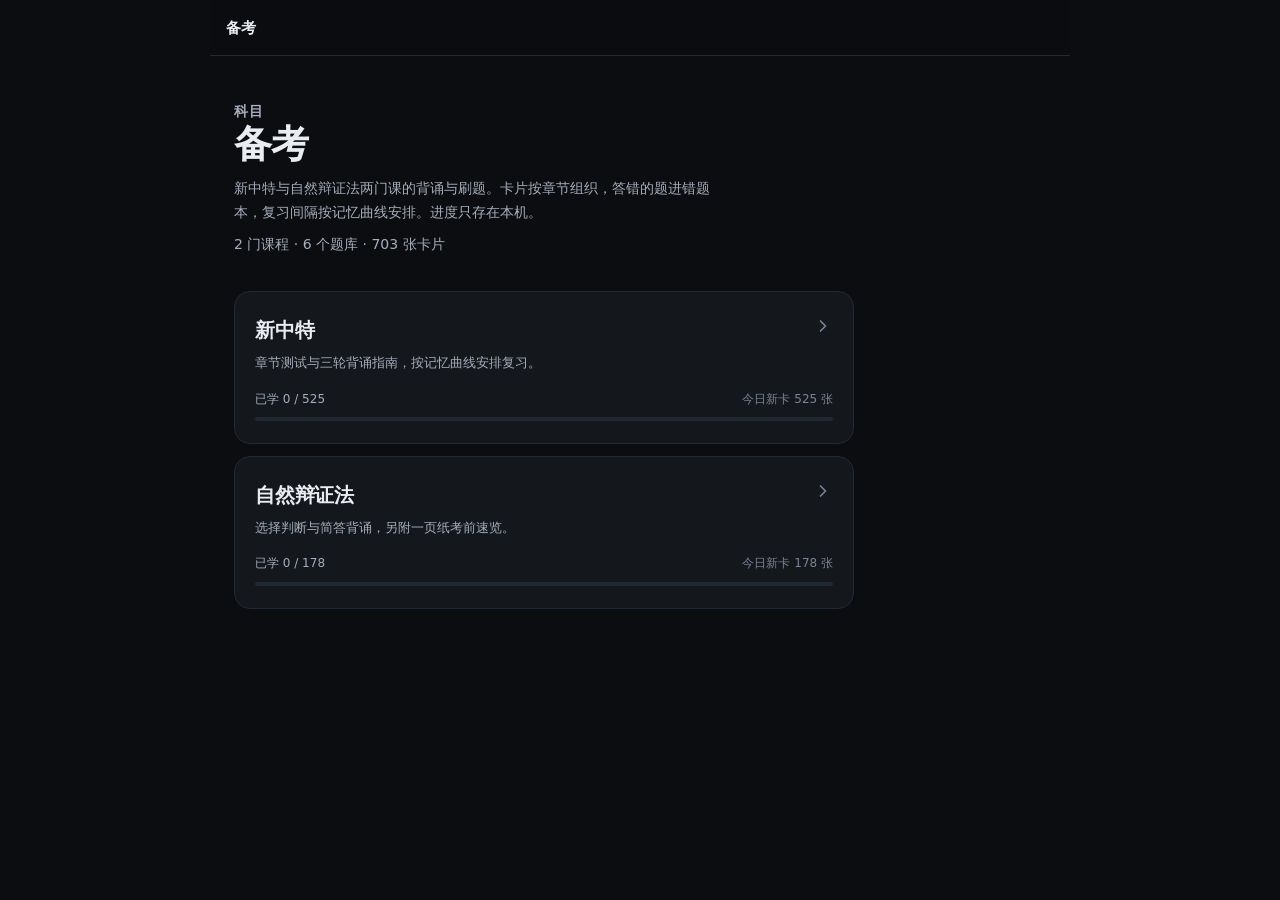
==== commit 4eb7e29b: "新增自然辩证法历年真题选择题库：三套真题 16 道带选项选择题（选项照卷面原文），原无选项的 18 题仍作背诵卡" ====
--- a/index.html
+++ b/index.html
@@ -978,7 +978,7 @@
 const PAGE_SLUG = "all";
 const PAGE_LINKS = {"新中特": "zhongte.html", "自然辩证法": "ziran.html"};
 const PAGE_HOME = 'index.html';
-const CATALOG = [{"name": "新中特", "file": "zhongte.html", "cards": 525, "decks": 2, "slug": "zhongte", "desc": "章节测试与三轮背诵指南，按记忆曲线安排复习。"}, {"name": "自然辩证法", "file": "ziran.html", "cards": 162, "decks": 3, "slug": "ziran", "desc": "选择判断与简答背诵，另附一页纸考前速览。"}];
+const CATALOG = [{"name": "新中特", "file": "zhongte.html", "cards": 525, "decks": 2, "slug": "zhongte", "desc": "章节测试与三轮背诵指南，按记忆曲线安排复习。"}, {"name": "自然辩证法", "file": "ziran.html", "cards": 178, "decks": 4, "slug": "ziran", "desc": "选择判断与简答背诵，另附一页纸考前速览。"}];
 const SITE = {"title": "备考", "intro": "新中特与自然辩证法两门课的背诵与刷题。卡片按章节组织，答错的题进错题本，复习间隔按记忆曲线安排。进度只存在本机。"};
 /*@PAGE_META_END@*/
 </script>
